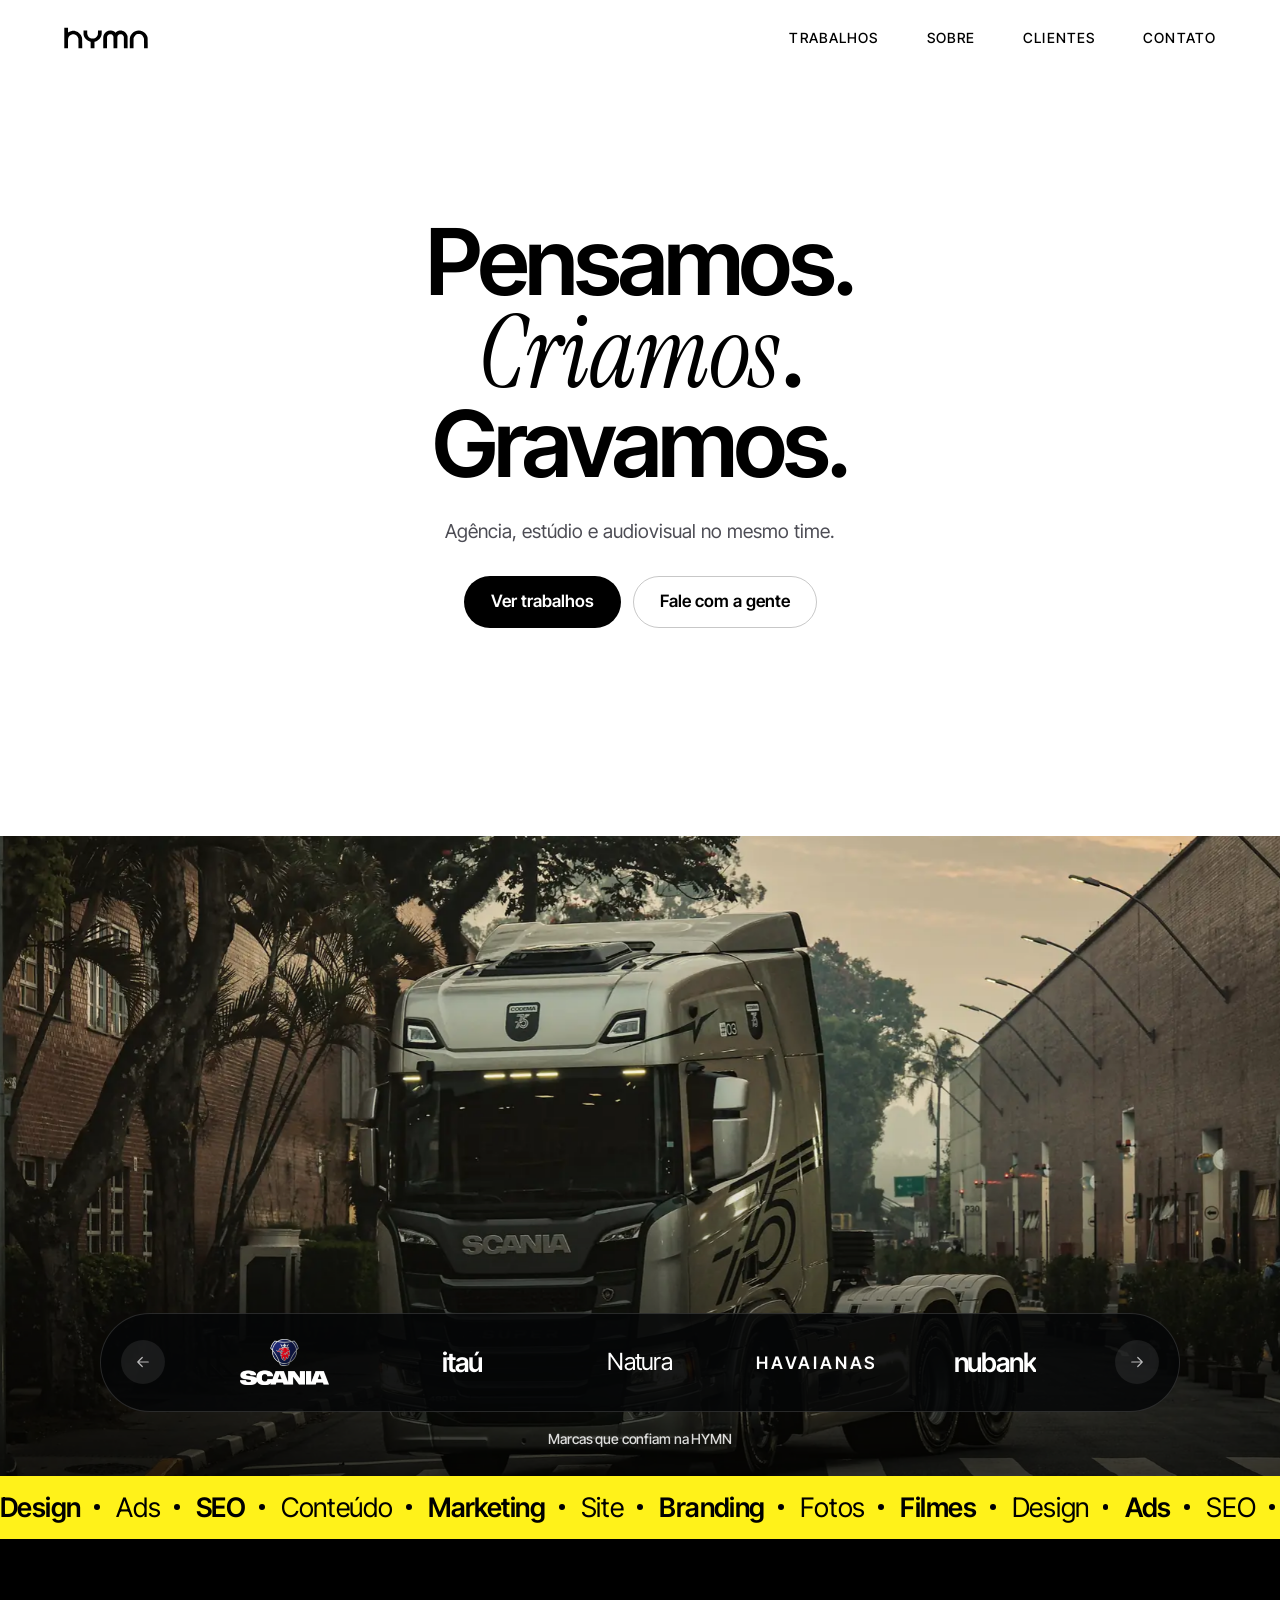
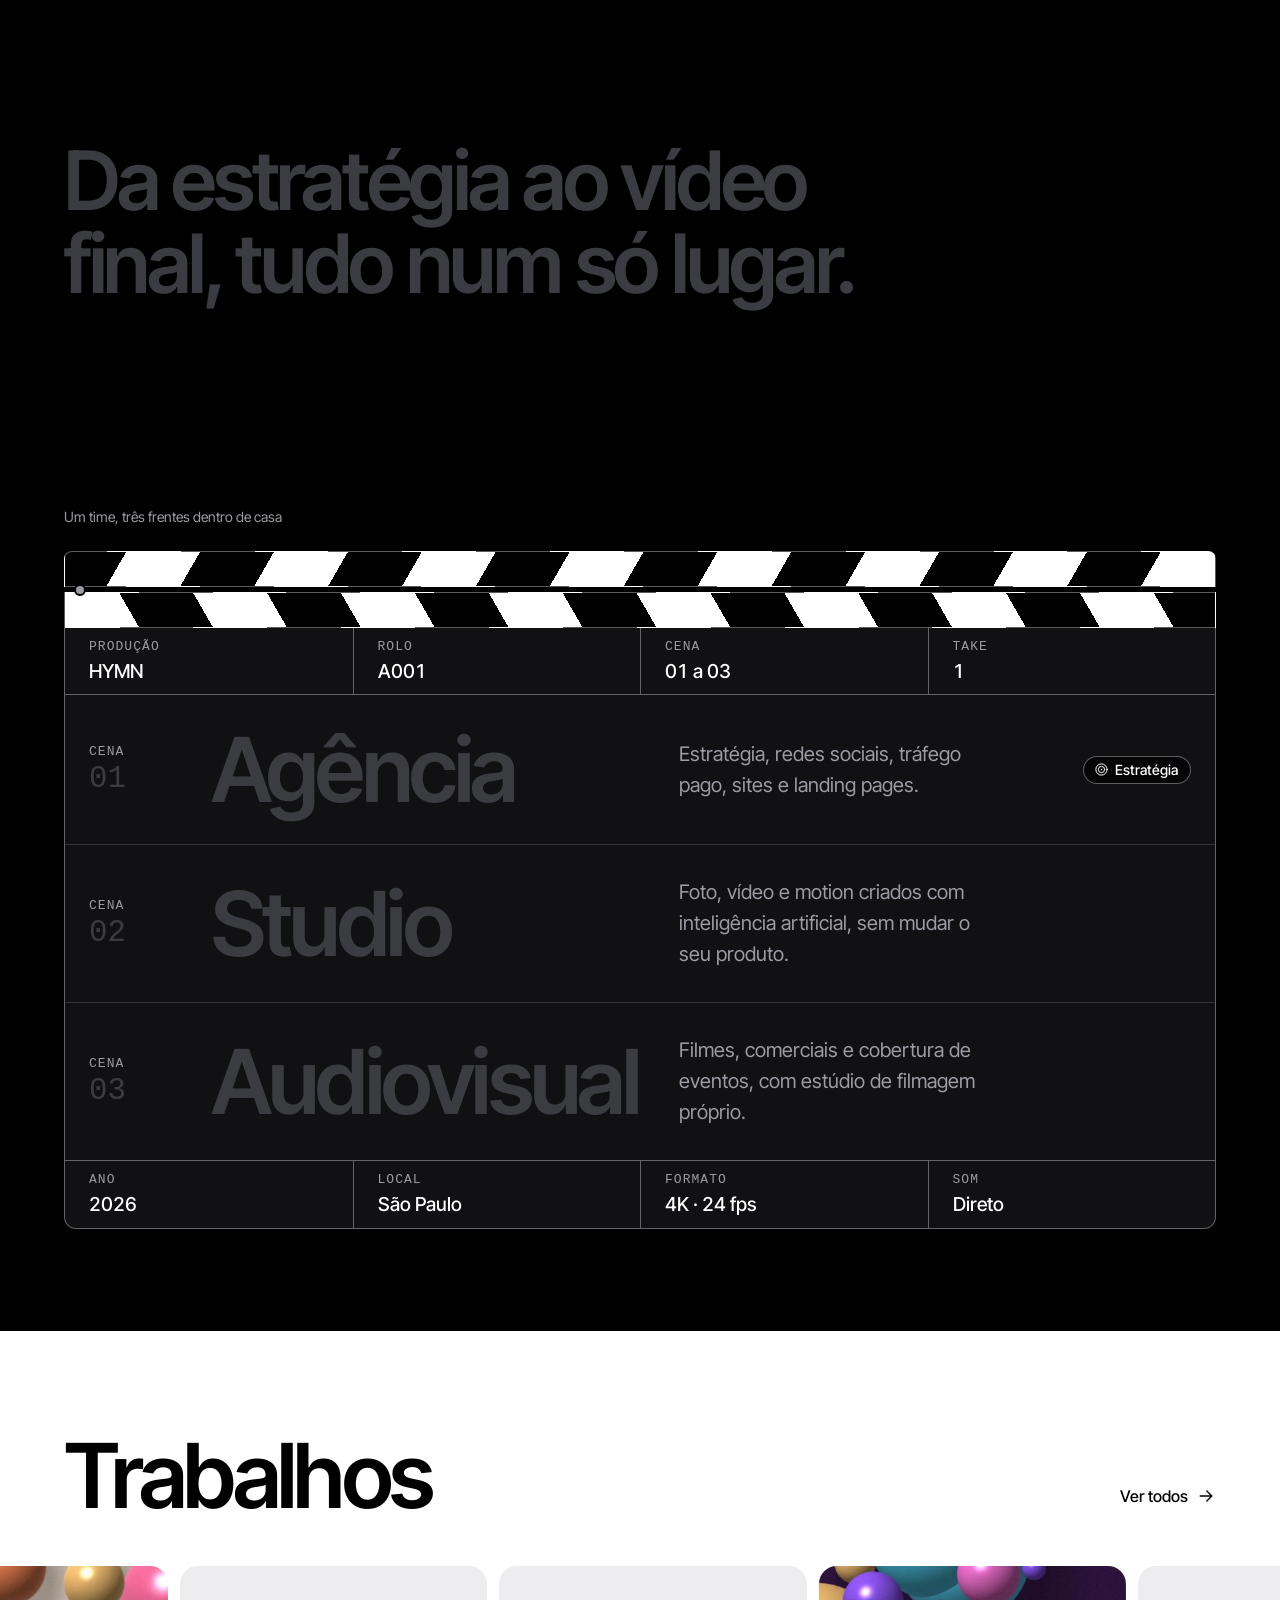
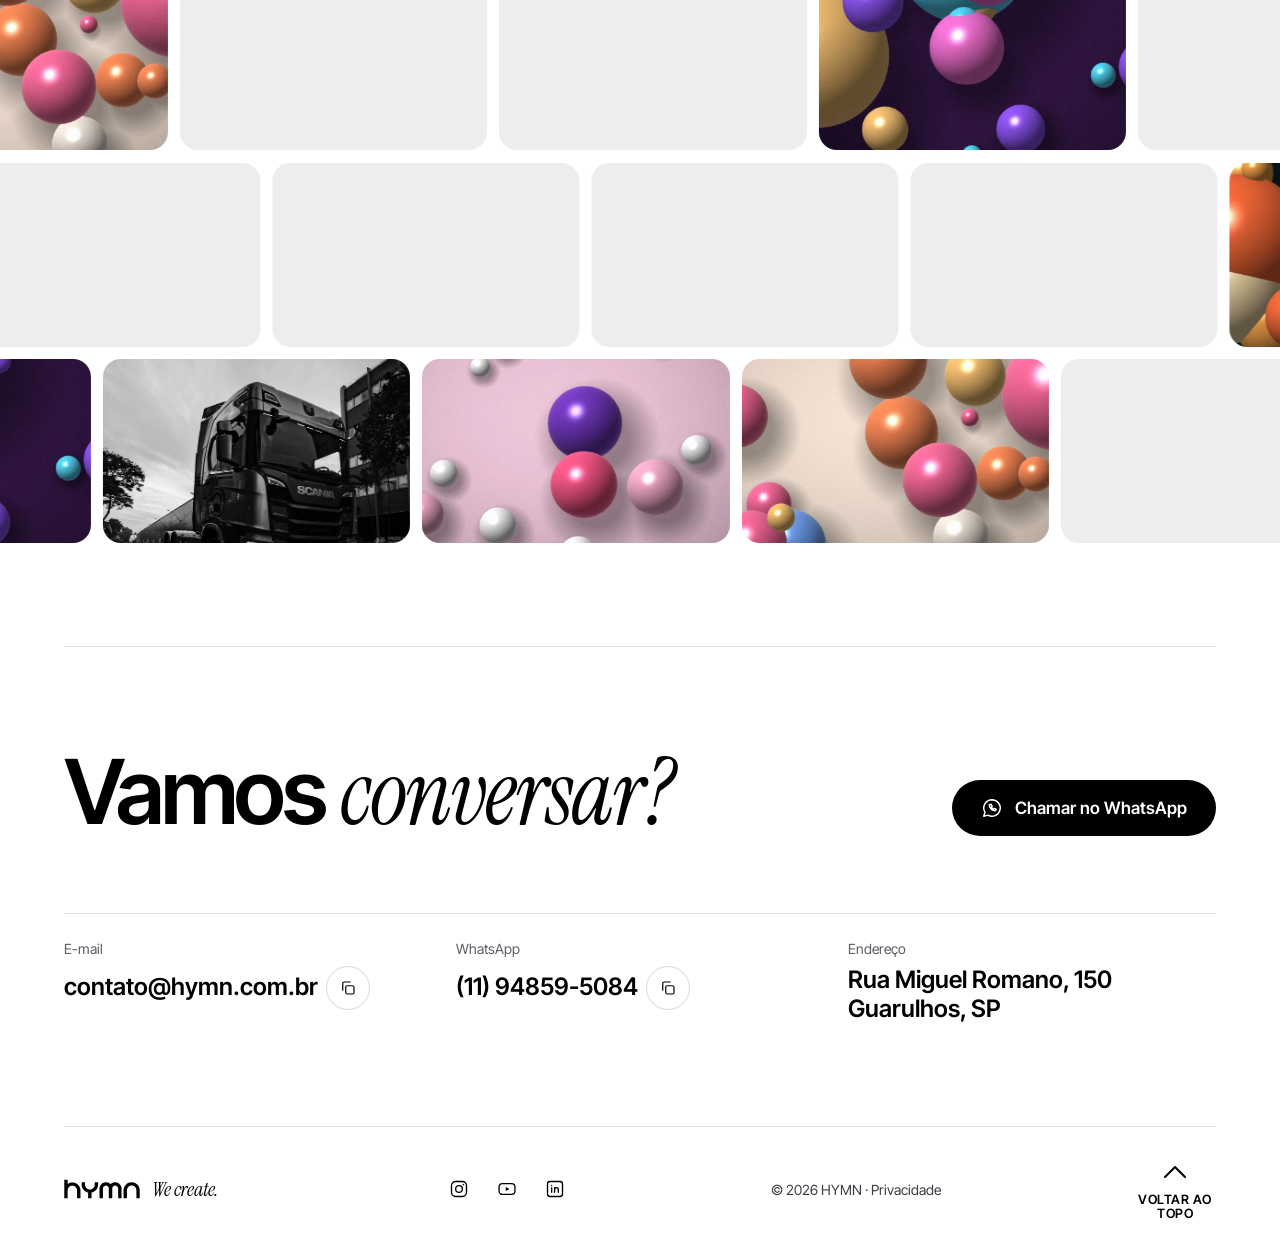
==== index.html @ 90d5a177 "Home v6: contato no branco, marcas no clique, três fileiras de trabalhos Co-Authored-By: Claude Opus" ====
<!doctype html>
<html lang="pt-BR">
<head>
<meta charset="utf-8">
<meta name="viewport" content="width=device-width, initial-scale=1, viewport-fit=cover">
<meta name="theme-color" content="#000000">
<title>HYMN | Agência, Studio e Audiovisual</title>
<meta name="description" content="Agência criativa com estúdio e produtora dentro de casa.">
<meta name="robots" content="noindex, nofollow">
<link rel="preconnect" href="https://fonts.googleapis.com">
<link rel="preconnect" href="https://fonts.gstatic.com" crossorigin>
<link rel="stylesheet" href="https://fonts.googleapis.com/css2?family=Inter+Tight:wght@400;500;600&family=Instrument+Serif:ital@1&display=swap">
<link rel="stylesheet" href="tokens.css">
<link rel="stylesheet" href="componentes.css">
<style>
:root {
  color-scheme: dark;
  --pg-fundo: var(--cor-preto);
  --pg-texto: var(--cor-branco);
  --pg-apoio: var(--cor-cinza);
  --pg-apagado: #3b3b42;            
  --pg-acao: var(--cor-amarelo);
  --pg-circulo: var(--cor-roxo);
  --pg-apoio-foto: rgb(255 255 255 / 78%);       
  --pg-entrada: cubic-bezier(0.23, 1, 0.32, 1);   
  --pg-movimento: cubic-bezier(0.77, 0, 0.175, 1);
  --pg-gaveta: cubic-bezier(0.32, 0.72, 0, 1);
  --lateral: max(var(--margem), env(safe-area-inset-left, 0px));
  --lateral-d: max(var(--margem), env(safe-area-inset-right, 0px));
}
html { background: var(--pg-fundo); scroll-behavior: smooth; }
body { background: var(--pg-fundo); color: var(--pg-texto); overflow-x: clip; -webkit-font-smoothing: antialiased; }
img { display: block; max-width: 100%; }
.sr { position: absolute; width: 1px; height: 1px; overflow: hidden; clip: rect(0 0 0 0); white-space: nowrap; }
.miolo { padding-left: var(--lateral); padding-right: var(--lateral-d); }
.prov { font: 500 var(--tam-minimo)/1.3 var(--fonte-texto); color: var(--cor-cinza); border: var(--borda) dashed var(--cor-linha-forte); border-radius: var(--raio-sm); padding: 4px 8px; }
[hidden] { display: none !important; }
main:focus { outline: none; }
.pular { position: fixed; left: var(--lateral); top: calc(env(safe-area-inset-top, 0px) + 14px); z-index: var(--z-modal); padding: 12px 18px; border-radius: var(--raio-pilula); background: var(--cor-amarelo); color: var(--cor-preto); font: var(--peso-titulo) var(--tam-legenda)/1 var(--fonte-texto); transform: translateY(calc(-100% - 40px)); transition: transform 200ms var(--pg-entrada); }
.pular:focus { transform: none; outline: 2px solid var(--cor-branco); outline-offset: 2px; }
.topo3 { position: fixed; top: env(safe-area-inset-top, 0px); left: 0; right: 0; z-index: var(--z-topo); display: flex; align-items: center; justify-content: space-between; gap: var(--esp-5); height: 76px; padding-left: var(--lateral); padding-right: var(--lateral-d); transition: transform var(--dur-media) var(--pg-entrada), background-color var(--dur-media) ease, opacity 600ms ease; }
.topo3.is-solido { background: var(--cor-preto); box-shadow: 0 1px 0 var(--cor-linha); }
.topo3.is-escondido { transform: translateY(-110%); }
.marca { display: inline-flex; align-items: center; min-height: 44px; min-width: 44px; }
.topo3 .marca img { height: 22px; width: auto; }
.topo3 nav { display: flex; align-items: center; gap: var(--esp-7); font: var(--peso-medio) var(--tam-legenda)/1 var(--fonte-texto); text-transform: uppercase; letter-spacing: 0.08em; }
.topo3 nav a { position: relative; padding: 14px 0; }
.topo3 nav a::after { content: ""; position: absolute; left: 0; right: 0; bottom: 8px; height: 1px; background: currentColor; transform: scaleX(0); transform-origin: right; transition: transform var(--dur-media) var(--pg-entrada); }
.topo3 nav a:hover::after, .topo3 nav a:focus-visible::after { transform: scaleX(1); transform-origin: left; }
.btn-menu3 { display: none; height: var(--toque-min); padding: 0 var(--esp-4); border-radius: var(--raio-pilula); border: var(--borda) solid var(--cor-linha-forte); background: transparent; color: var(--pg-texto); font: var(--peso-medio) var(--tam-ui)/1 var(--fonte-texto); cursor: pointer; }
body::before { content: ""; position: fixed; inset: 0 0 auto; height: env(safe-area-inset-top, 0px); z-index: calc(var(--z-topo) + 1); background: var(--cor-preto); }
.menu-cel { position: fixed; inset: 0; z-index: var(--z-modal); background: var(--cor-preto); display: grid; grid-template-rows: auto 1fr auto; padding: calc(env(safe-area-inset-top, 0px) + 16px) var(--lateral-d) calc(env(safe-area-inset-bottom, 0px) + 24px) var(--lateral); }
.menu-cel[hidden] { display: none; }
.menu-cel .cabeca { display: flex; justify-content: space-between; align-items: center; height: 60px; }
.menu-cel .cabeca img { height: 22px; width: auto; }
.menu-cel ul { list-style: none; margin: 0; padding: 0; align-self: center; display: grid; gap: var(--esp-2); }
.menu-cel li a { display: block; font: var(--peso-titulo) clamp(2.2rem, 10vw, 3rem)/1.15 var(--fonte-texto); letter-spacing: -0.02em; text-transform: uppercase; }
.menu-cel .rodape-menu { color: var(--pg-apoio); font-size: var(--tam-legenda); display: grid; gap: 4px; }
.anima .menu-cel li { opacity: 0; transform: translateY(24px); }
.anima .menu-cel.is-aberto li { opacity: 1; transform: none; transition: transform 600ms var(--pg-entrada), opacity 400ms ease; transition-delay: calc(80ms + var(--n) * 45ms); }
.abertura3 { --foco: var(--cor-preto); position: relative; display: grid; place-items: center; min-height: calc(100svh - 64px); padding: calc(env(safe-area-inset-top, 0px) + 112px) var(--lateral-d) clamp(64px, 8vw, 112px) var(--lateral); background: #FFFFFF; color: var(--cor-preto); text-align: center; color-scheme: light; }
.abertura3 .conteudo { display: grid; justify-items: center; gap: clamp(20px, 2.4vw, 32px); will-change: transform, opacity; }
.titulo3 { font: var(--peso-titulo) clamp(3rem, 7.2vw, 6rem)/0.95 var(--fonte-texto); letter-spacing: -0.04em; }
.titulo3 .linha { display: block; overflow: hidden; padding: 0 0.08em 0.1em; margin-bottom: -0.1em; }
.titulo3 .linha > span { display: inline-block; }
.titulo3 em { font-size: 1.08em; letter-spacing: -0.01em; padding-right: 0.02em; }
.apoio3 { font-size: clamp(1.06rem, 1.5vw, 1.375rem); line-height: 1.4; color: #4D4D55; max-width: 44ch; text-wrap: balance; }
.acoes3 { display: flex; flex-wrap: wrap; justify-content: center; gap: var(--esp-3); }
.abertura3 .btn--primario { background: var(--cor-preto); color: var(--cor-branco); }
.abertura3 .btn--primario:hover { background: #26262B; }
.abertura3 .btn--linha { background: transparent; color: var(--cor-preto); border-color: rgb(0 0 0 / 22%); }
.abertura3 .btn--linha:hover { background: rgb(0 0 0 / 5%); }
.anima .titulo3 .linha > span { transform: translateY(108%); }
.anima.carregou .titulo3 .linha > span { transform: none; transition: transform 1100ms var(--pg-entrada); transition-delay: calc(150ms + var(--n) * 110ms); }
.anima .apoio3, .anima .acoes3, .anima .topo3 { opacity: 0; }
.anima .apoio3, .anima .acoes3 { transform: translateY(14px); }
.anima.carregou .apoio3 { opacity: 1; transform: none; transition: opacity 700ms ease 650ms, transform 900ms var(--pg-entrada) 650ms; }
.anima.carregou .acoes3 { opacity: 1; transform: none; transition: opacity 700ms ease 800ms, transform 900ms var(--pg-entrada) 800ms; }
.anima.carregou .topo3 { opacity: 1; transition: transform var(--dur-media) var(--pg-entrada), background-color var(--dur-media) ease, color var(--dur-media) ease, opacity 800ms ease 900ms; }
.btn { transition: transform 160ms var(--pg-entrada), background-color var(--dur-rapida) ease; }
.btn:active { transform: scale(0.97); }
.topo3 .marca .logo-preto { display: none; }
.topo3.is-claro { --foco: var(--cor-preto); color: var(--cor-preto); }
.topo3.is-claro .marca .logo-branco { display: none; }
.topo3.is-claro .marca .logo-preto { display: block; }
.topo3.is-claro.is-rolado { background: #FFFFFF; box-shadow: 0 1px 0 rgb(0 0 0 / 8%); }
.topo3.is-claro .btn-menu3 { color: var(--cor-preto); border-color: rgb(0 0 0 / 22%); }
.filme3 { position: relative; overflow: hidden; isolation: isolate; width: 100%; aspect-ratio: 2 / 1; max-height: 100svh; min-height: 440px; background: var(--cor-preto); color: var(--cor-branco); scroll-margin-top: 0; }
.filme3 .quadro3 { position: absolute; inset: 0; transform-origin: 50% 60%; will-change: transform; }
.filme3 .quadro3 img, .filme3 video { position: absolute; inset: 0; width: 100%; height: 100%; object-fit: cover; object-position: var(--fx, 50%) var(--fy, 58%); }
.filme3 .corte { opacity: 0; transform-origin: var(--fx, 50%) var(--fy, 58%); }
.filme3 .corte.is-ativo { opacity: 1; }
.anima .filme3 .corte.is-ativo { animation: aproxima var(--dur-corte, 1500ms) linear both; }
.filme3.is-parado .corte { animation-play-state: paused; }
@keyframes aproxima { from { transform: scale(1); } to { transform: scale(1.06); } }
.filme3 video { opacity: 0; transition: opacity 600ms ease; }
.filme3 video.is-tocando { opacity: 1; }
.filme3 .veu3 { position: absolute; inset: 0; z-index: 0; pointer-events: none; background: linear-gradient(to bottom, rgb(0 0 0 / 0%) 50%, rgb(0 0 0 / 72%) 100%); }
.tarja { position: absolute; left: 0; right: 0; height: calc((100% - 100vw / 2.39) / 2 + 2px); min-height: 12%; background: var(--cor-preto); z-index: 1; pointer-events: none; transform: scaleY(0); }
.tarja--cima { top: 0; transform-origin: top; }
.tarja--baixo { bottom: 0; transform-origin: bottom; }
.marcas3 { position: absolute; z-index: 2; left: var(--lateral); right: var(--lateral-d); bottom: clamp(18px, 2.2vw, 36px); display: flex; flex-direction: column; align-items: center; gap: clamp(14px, 1.4vw, 24px); }
.marcas3 h2 { order: 2; font: var(--peso-medio) clamp(0.875rem, 0.95vw, 1rem)/1.3 var(--fonte-texto); letter-spacing: -0.01em; color: rgb(255 255 255 / 85%); }
.pilula3 { --por-vez: 5; width: min(100%, max(1080px, 69vw), 1320px); display: flex; align-items: center; gap: clamp(8px, 1.4vw, 20px); padding: clamp(14px, 1.6vw, 26px) clamp(14px, 1.6vw, 28px); border-radius: var(--raio-pilula); border: var(--borda) solid rgb(255 255 255 / 14%); background: rgb(5 6 8 / 85%); overflow: hidden; touch-action: pan-y; }
.seta3 { display: grid; place-items: center; flex: none; width: clamp(44px, 2.6vw, 50px); height: clamp(44px, 2.6vw, 50px); border-radius: 50%; border: 0; background: rgb(255 255 255 / 8%); color: rgb(255 255 255 / 70%); cursor: pointer; transition: background-color 150ms ease, color 150ms ease, transform 160ms var(--pg-entrada); }
.seta3:hover { background: rgb(255 255 255 / 16%); color: var(--cor-branco); }
.seta3:active { transform: scale(0.94); }
.seta3 .ic { width: 18px; height: 18px; }
.vitrine3 { flex: 1; min-width: 0; display: flex; align-items: center; justify-content: space-between; gap: clamp(12px, 2vw, 32px); margin: 0; padding: 0 clamp(8px, 2vw, 32px); list-style: none; will-change: transform, opacity, filter; }
.vitrine3 li { flex: 1 1 0; min-width: 0; height: clamp(48px, 4.4vw, 66px); display: flex; align-items: center; justify-content: center; color: var(--cor-branco); white-space: nowrap; }
.vitrine3 li.is-fora { display: none; }
.vitrine3 img { max-height: clamp(36px, 3.6vw, 54px); width: auto; max-width: 100%; }
.vitrine3 .nome { font: 600 clamp(1.1rem, 1.85vw, 1.75rem)/1 var(--fonte-texto); letter-spacing: -0.02em; overflow: hidden; text-overflow: clip; }
.vitrine3 .nome--caixa { font-size: clamp(0.9rem, 1.35vw, 1.3rem); font-weight: 600; letter-spacing: 0.16em; text-transform: uppercase; }
.vitrine3 .nome--fino { font-weight: 400; letter-spacing: -0.03em; }
.vitrine3 .nome--serifa { font: italic 400 clamp(1.3rem, 2.3vw, 2.15rem)/1 var(--fonte-destaque, "Instrument Serif", serif); letter-spacing: 0; }
.vitrine3 .nome--forte { font-weight: 600; letter-spacing: -0.05em; text-transform: lowercase; font-size: clamp(1.25rem, 2.1vw, 1.95rem); }
.frentes3 { padding-bottom: var(--secao); }
.frentes3 .rotulo3 { font-size: var(--tam-legenda); color: var(--pg-apoio); margin-bottom: var(--esp-5); }
.claquete { --l: clamp(30px, 5vw, 72px); --abre: -4deg; }
.claq-barra { position: relative; height: clamp(48px, 6vw, 80px); }
.claq-barra .vara { position: absolute; left: 0; right: 0; height: calc(50% - 2px); border: var(--borda) solid var(--cor-linha-forte); }
.claq-barra .haste { top: 0; border-radius: var(--raio-sm) var(--raio-sm) 0 0; background: repeating-linear-gradient(-60deg, var(--cor-branco) 0 var(--l), var(--cor-preto) var(--l) calc(var(--l) * 2)); transform-origin: 0 100%; z-index: 1; will-change: transform; }
.claq-barra .base { bottom: 0; background: repeating-linear-gradient(60deg, var(--cor-branco) 0 var(--l), var(--cor-preto) var(--l) calc(var(--l) * 2)); }
.claq-barra .pino { position: absolute; left: 10px; top: 50%; width: 12px; height: 12px; border-radius: 50%; background: var(--cor-cinza); border: 2px solid var(--cor-preto); transform: translateY(-50%); z-index: 2; }
.anima .claquete .haste { transform: rotate(var(--abre)); }
.claq-quadro { background: var(--cor-superficie); border: var(--borda) solid var(--cor-linha-forte); border-top: 0; border-radius: 0 0 var(--raio-md) var(--raio-md); }
.claq-campos { display: grid; grid-template-columns: repeat(4, minmax(0, 1fr)); border-bottom: var(--borda) solid var(--cor-linha-forte); }
.claq-campos > div { display: grid; gap: 8px; padding: var(--esp-3) var(--esp-5); border-left: var(--borda) solid var(--cor-linha-forte); }
.claq-campos > div:first-child { border-left: 0; }
.claq-campos span { font: 500 var(--tam-minimo)/1 var(--fonte-codigo); letter-spacing: 0.08em; text-transform: uppercase; color: var(--pg-apoio); }
.claq-campos b { font: var(--peso-medio) clamp(1rem, 1.5vw, 1.25rem)/1.1 var(--fonte-texto); color: var(--pg-texto); font-variant-numeric: tabular-nums; }
.claq-pe { border-bottom: 0; border-top: var(--borda) solid var(--cor-linha-forte); }
.frente { position: relative; display: grid; grid-template-columns: clamp(64px, 7vw, 104px) minmax(0, 1fr) minmax(0, 0.75fr) 9.5rem; align-items: center; gap: var(--esp-6); padding: clamp(18px, 2.6vw, 32px) var(--esp-5); border-top: var(--borda) solid var(--cor-linha); cursor: default; }
.claq-campos + .frente { border-top: 0; }
.frente .cena { display: grid; gap: 6px; font: 500 var(--tam-minimo)/1 var(--fonte-codigo); letter-spacing: 0.08em; color: var(--pg-apoio); }
.frente .cena b { font: 500 clamp(1.4rem, 2.4vw, 2rem)/1 var(--fonte-codigo); letter-spacing: 0; color: var(--pg-apagado); transition: color 400ms ease; }
.frente.is-ativa .cena b { color: var(--pg-texto); }
.frente h3 { font: var(--peso-titulo) clamp(2.4rem, 7vw, 6rem)/0.95 var(--fonte-texto); letter-spacing: -0.04em; color: var(--pg-texto); transition: color 400ms ease, transform 600ms var(--pg-entrada); }
.frente p { color: var(--pg-apoio); font-size: var(--tam-grande); max-width: 34ch; transition: color 400ms ease; }
.anima .frente h3 { color: var(--pg-apagado); }
.anima .frente.is-ativa h3 { color: var(--pg-texto); transform: translateX(10px); }
.frente.is-ativa p { color: var(--pg-texto); }
.frente .selo { justify-self: end; opacity: 0; transition: opacity 300ms ease; }
.frente.is-ativa .selo { opacity: 1; }
.faixa3 { overflow: hidden; padding-block: clamp(12px, 1.4vw, 18px); background: var(--cor-amarelo); color: var(--cor-preto); }
.trilho { display: flex; width: max-content; gap: 0; will-change: transform; }
.anima .trilho { animation: corre-faixa var(--dur-faixa, 60s) linear infinite; }
.faixa3:not(.is-visivel) .trilho { animation-play-state: paused; }
@keyframes corre-faixa { to { transform: translate3d(-50%, 0, 0); } }
.trilho span { display: flex; align-items: center; white-space: nowrap; font: var(--peso-titulo) clamp(1.15rem, 2.1vw, 1.75rem)/1 var(--fonte-texto); letter-spacing: -0.02em; padding-right: 0.6em; }
.trilho span::after { content: ""; width: 0.22em; height: 0.22em; border-radius: 50%; background: var(--cor-preto); margin-left: 0.5em; }
.trilho span:nth-child(even) { font-weight: var(--peso-texto); letter-spacing: -0.01em; }
.frase3 { padding-block: clamp(96px, 16vw, 200px); }
.frase3 p { font: var(--peso-titulo) clamp(2.2rem, 6.4vw, 5.8rem)/1.02 var(--fonte-texto); letter-spacing: -0.04em; max-width: 17ch; }
.frase3 .p { transition: color 200ms linear; }
.anima .frase3 .p { color: var(--pg-apagado); }
.anima .frase3 .p.is-lida { color: var(--pg-texto); }
.ultima { white-space: nowrap; }
.frase3 .apoio { margin-top: var(--esp-6); color: var(--pg-apoio); font-size: var(--tam-grande); max-width: 46ch; }
.cabeca3 { display: flex; align-items: end; justify-content: space-between; gap: var(--esp-5); margin-bottom: var(--esp-7); }
.cabeca3 h2 { font-size: clamp(2.6rem, 7vw, 6rem); letter-spacing: -0.04em; line-height: 0.95; }
.link3 { display: inline-flex; align-items: center; gap: var(--esp-2); min-height: var(--toque-min); font: var(--peso-medio) var(--tam-ui)/1 var(--fonte-texto); white-space: nowrap; }
.link3 .ic { transition: transform var(--dur-media) var(--pg-entrada); }
.link3:hover .ic { transform: translateX(4px); }
.trabalhos3 { --foco: var(--cor-preto); padding-block: var(--secao); background: #FFFFFF; color: var(--cor-preto); color-scheme: light; overflow: hidden; overflow: clip; }
.parede3 { --tela-l: clamp(260px, 24vw, 560px); display: grid; gap: 12px; }
.fileira3 { display: flex; gap: 12px; width: max-content; will-change: transform; }
.fileira3 + .fileira3 { margin-left: calc(var(--tela-l) * -0.5); }
.fileira3:nth-child(3) { margin-left: calc(var(--tela-l) * -0.25); }
.tela3 { position: relative; flex: none; width: var(--tela-l); aspect-ratio: 5 / 3; border-radius: 18px; overflow: hidden; background: #EDEDF0; }
.tela3 img { width: 100%; height: 100%; object-fit: cover; object-position: var(--fx, 50%) var(--fy, 50%); transform: scale(var(--z, 1)); transition: transform 600ms var(--pg-entrada); }
.tela3.is-pb img { filter: grayscale(1) contrast(1.12); }
.tela3 .info3 { position: absolute; left: 0; right: 0; bottom: 0; display: flex; justify-content: space-between; gap: var(--esp-3); padding: 48px 16px 14px; background: linear-gradient(to top, var(--cor-veu), rgb(0 0 0 / 0%)); font-size: var(--tam-legenda); color: var(--cor-branco); opacity: 0; transform: translateY(6px); transition: opacity 250ms ease, transform 300ms var(--pg-entrada); }
.tela3 .info3 b { font-weight: var(--peso-titulo); }
.tela3 .info3 span { color: var(--pg-apoio-foto); }
.tela3:focus-visible .info3 { opacity: 1; transform: none; }
.tela3:focus-visible { outline: 2px solid var(--cor-preto); outline-offset: 3px; }
.tela3 { transition: transform 160ms var(--pg-entrada); -webkit-tap-highlight-color: transparent; }
.tela3:active { transform: scale(0.98); }
.anima .fileira3:has(:focus-visible) { transition: transform 300ms var(--pg-entrada); }
@media (hover: hover) and (pointer: fine) {
  .tela3:hover img { transform: scale(calc(var(--z, 1) * 1.06)); }
  .tela3:hover .info3 { opacity: 1; transform: none; }
}
html:not(.anima) .parede3 { overflow-x: auto; padding-bottom: var(--esp-3); }
html:not(.anima) .fileira3 { margin-left: 0 !important; transform: none !important; }
.contato3 { background: #FFFFFF; color: var(--cor-preto); color-scheme: light; }
.painel3 { --foco: var(--cor-preto); padding-bottom: calc(env(safe-area-inset-bottom, 0px) + var(--esp-6)); }
.painel3 .topo-contato { display: grid; grid-template-columns: minmax(0, 1fr) auto; align-items: end; gap: var(--esp-6); padding-top: var(--secao); border-top: var(--borda) solid rgb(0 0 0 / 10%); }
.painel3 h2 { font: var(--peso-titulo) clamp(2.6rem, 7vw, 6rem)/0.95 var(--fonte-texto); letter-spacing: -0.04em; }
.painel3 h2 em { letter-spacing: -0.02em; }
.btn--whats { min-height: 56px; padding: 0 28px; background: var(--cor-preto); color: var(--cor-branco); font-size: 17px; }
.btn--whats:hover { background: #26262B; }
.btn--whats .ic { width: 22px; height: 22px; }
.linhas3 { display: grid; grid-template-columns: repeat(3, minmax(0, 1fr)); gap: var(--esp-5); margin-top: clamp(48px, 6vw, 88px); padding-top: var(--esp-5); border-top: var(--borda) solid rgb(0 0 0 / 10%); align-items: start; }
.linhas3 .rot { display: block; font-size: var(--tam-legenda); color: #5C5C66; margin-bottom: 6px; }
.linhas3 .valor { display: flex; align-items: center; gap: var(--esp-2); min-height: var(--toque-min); font: var(--peso-titulo) clamp(1.15rem, 2vw, 1.5rem)/1.2 var(--fonte-texto); overflow-wrap: anywhere; }
.copiar3 { display: grid; place-items: center; width: var(--toque-min); height: var(--toque-min); flex: none; border-radius: 50%; border: var(--borda) solid rgb(0 0 0 / 16%); background: transparent; color: var(--cor-preto); cursor: pointer; transition: background-color 150ms ease, transform 160ms var(--pg-entrada); }
.copiar3:hover { background: rgb(0 0 0 / 5%); }
.copiar3:active { transform: scale(0.94); }
.copiar3 .ic { width: 18px; height: 18px; }
.copiar3.is-ok { background: var(--cor-preto); color: var(--cor-branco); }
.rodape3 { margin-top: clamp(64px, 8vw, 112px); padding-top: var(--esp-5); border-top: var(--borda) solid rgb(0 0 0 / 10%); display: flex; flex-wrap: wrap; justify-content: space-between; align-items: center; gap: var(--esp-4) var(--esp-6); font-size: var(--tam-legenda); color: #3D3D45; }
.rodape3 .marca img { height: 20px; width: auto; }
.rodape3 .marca { display: flex; align-items: center; gap: var(--esp-3); color: var(--cor-preto); }
.rodape3 .marca em { font-size: 1.25rem; }
.rodape3 .redes { display: flex; gap: var(--esp-1); color: var(--cor-preto); }
.rodape3 .redes a { display: grid; place-items: center; width: var(--toque-min); height: var(--toque-min); border-radius: 50%; transition: background-color 150ms ease; }
.rodape3 .redes a:hover { background: rgb(0 0 0 / 5%); }
.volta3 { display: inline-grid; justify-items: center; gap: 6px; min-width: var(--toque-min); padding: 6px 4px; color: var(--cor-preto); font: var(--peso-titulo) 0.8rem/1.15 var(--fonte-texto); letter-spacing: 0.04em; text-transform: uppercase; text-align: center; }
.volta3 .ic { width: 30px; height: 30px; stroke-width: 1.6; transition: transform 200ms var(--pg-entrada); }
.volta3:hover .ic, .volta3:focus-visible .ic { transform: translateY(-3px); }
.volta3:active { transform: scale(0.97); }
.video3 { width: min(960px, calc(100vw - 32px)); padding: 0; border: 0; border-radius: var(--raio-lg); background: var(--cor-superficie-3); color: var(--pg-texto); box-shadow: var(--sombra-2); overflow: hidden; }
.video3::backdrop { background: var(--cor-fundo-modal); }
.video3[open] { animation: abre-video 320ms var(--pg-entrada); }
@keyframes abre-video { from { opacity: 0; transform: scale(0.96); } }
.video3 .tela { position: relative; aspect-ratio: 16 / 9; background: var(--cor-preto); }
.video3 .tela img { width: 100%; height: 100%; object-fit: cover; opacity: 0.55; }
.video3 .tela p { position: absolute; inset: 0; display: grid; place-items: center; text-align: center; padding: var(--esp-5); font-size: var(--tam-ui); color: var(--pg-texto); }
.video3 .barra-video { display: flex; justify-content: space-between; align-items: center; gap: var(--esp-4); padding: var(--esp-4) var(--esp-5); font-size: var(--tam-legenda); color: var(--pg-apoio); }
@media (max-width: 860px) {
  .topo3 nav { display: none; }
  .btn-menu3 { display: inline-flex; align-items: center; }
  .abertura3 { min-height: min(72svh, 640px); padding-top: calc(env(safe-area-inset-top, 0px) + 128px); padding-bottom: var(--esp-8); }
  .abertura3 .conteudo { gap: var(--esp-5); }
  .parede3 { --tela-l: 72vw; gap: 8px; }
  .tela3 { border-radius: 14px; }
  .fileira3 { gap: 8px; }
  .painel3 .topo-contato { grid-template-columns: 1fr; gap: var(--esp-5); }
  .btn--whats { justify-self: stretch; }
  .linhas3 { grid-template-columns: 1fr; }
  .rodape3 { justify-content: center; text-align: center; }
  .rodape3 .volta3 { order: -1; width: 100%; margin-bottom: var(--esp-3); }
  .claquete { --abre: -15deg; --fecha: 0.85; margin-top: 64px; }
  .claq-campos { grid-template-columns: repeat(2, minmax(0, 1fr)); }
  .claq-campos > div { padding: 10px var(--esp-4); gap: 6px; }
  .claq-campos > div:nth-child(n+3) { display: none; }
  .frente { grid-template-columns: 2.25rem minmax(0, 1fr); align-items: baseline; gap: var(--esp-3); padding: 18px var(--esp-4); }
  .frente .cena { font-size: 0; letter-spacing: 0; }
  .frente .cena b { font-size: 0.95rem; }
  .frente h3 { font-size: clamp(2.1rem, 10.5vw, 2.9rem); }
  .frente p, .frente .selo { display: none; }
  .anima .frente.is-ativa h3 { transform: translateX(6px); }
  .filme3 .pausa3 { top: calc(env(safe-area-inset-top, 0px) + 84px); }
}
@media (max-width: 1024px) {
  .filme3 { aspect-ratio: 16 / 9; }
  .pilula3 { --por-vez: 4; }
}
@media (max-width: 600px) {
  .filme3 { aspect-ratio: 4 / 5; min-height: 0; }
  .filme3 .quadro3 img, .filme3 video { object-position: var(--fxc, var(--fx, 50%)) var(--fy, 58%); }
  .filme3 .corte { transform-origin: var(--fxc, var(--fx, 50%)) var(--fy, 58%); }
  .pilula3 { --por-vez: 2; padding: 10px; gap: 4px; }
  .vitrine3 { padding: 0 2px; gap: 8px; }
  .vitrine3 li { height: 44px; }
  .vitrine3 .nome { font-size: 1.2rem; }
  .vitrine3 .nome--forte { font-size: 1.32rem; }
  .vitrine3 .nome--caixa { font-size: 0.88rem; letter-spacing: 0.12em; }
  .vitrine3 .nome--serifa { font-size: 1.45rem; }
  .vitrine3 img { max-height: 32px; }
  .seta3 { width: var(--toque-min); height: var(--toque-min); }
  .abertura3 { min-height: calc(100svh - 96px); padding-top: calc(env(safe-area-inset-top, 0px) + 96px); }
  .acoes3 .btn { flex: 1 1 100%; }
  .acoes3 { width: min(100%, 320px); }
}
@media (prefers-reduced-motion: reduce) {
  html { scroll-behavior: auto; }
}
</style>
</head>
<body>
<svg xmlns="http://www.w3.org/2000/svg" style="position:absolute;width:0;height:0" aria-hidden="true">
<defs>
<symbol id="i-seta" viewBox="0 0 24 24"><path d="M5 12h14M13 6l6 6-6 6"/></symbol>
<symbol id="i-seta-esq" viewBox="0 0 24 24"><path d="M19 12H5M11 6l-6 6 6 6"/></symbol>
<symbol id="i-sobe" viewBox="0 0 24 24"><path d="M4 16l8-8 8 8"/></symbol>
<symbol id="i-fechar" viewBox="0 0 24 24"><path d="M6 6l12 12M18 6L6 18"/></symbol>
<symbol id="i-play" viewBox="0 0 24 24"><path d="M8 5.5v13l11-6.5z" fill="currentColor" stroke="none"/></symbol>
<symbol id="i-pausa" viewBox="0 0 24 24"><path d="M8.5 5v14M15.5 5v14"/></symbol>
<symbol id="i-som" viewBox="0 0 24 24"><path d="M4 9.5v5h4l5 4v-13l-5 4z"/><path d="M16.5 9a4 4 0 0 1 0 6M19 6.5a7.5 7.5 0 0 1 0 11"/></symbol>
<symbol id="i-copiar" viewBox="0 0 24 24"><rect x="9" y="9" width="11" height="11" rx="2"/><path d="M5 15V6a2 2 0 0 1 2-2h8"/></symbol>
<symbol id="i-check" viewBox="0 0 24 24"><path d="M5 12.5l4.5 4.5L19 7"/></symbol>
<symbol id="i-camera" viewBox="0 0 24 24"><rect x="3" y="6.5" width="12" height="11" rx="2"/><path d="M15 10.5l6-3.5v10l-6-3.5"/></symbol>
<symbol id="i-ia" viewBox="0 0 24 24"><path d="M11 3.5l1.9 5.1L18 10.5l-5.1 1.9L11 17.5l-1.9-5.1L4 10.5l5.1-1.9z"/><path d="M18.5 15.5l.7 1.8 1.8.7-1.8.7-.7 1.8-.7-1.8-1.8-.7 1.8-.7z"/></symbol>
<symbol id="i-alvo" viewBox="0 0 24 24"><circle cx="12" cy="12" r="9"/><circle cx="12" cy="12" r="5"/><circle cx="12" cy="12" r="1.2" fill="currentColor" stroke="none"/></symbol>
<symbol id="i-instagram" viewBox="0 0 24 24"><rect x="3" y="3" width="18" height="18" rx="5"/><circle cx="12" cy="12" r="4"/><circle cx="17.3" cy="6.7" r=".9" fill="currentColor" stroke="none"/></symbol>
<symbol id="i-youtube" viewBox="0 0 24 24"><rect x="2.5" y="5.5" width="19" height="13" rx="4"/><path d="M10.5 9.5v5l4.5-2.5z" fill="currentColor" stroke="none"/></symbol>
<symbol id="i-linkedin" viewBox="0 0 24 24"><rect x="3" y="3" width="18" height="18" rx="3"/><path d="M8 10.5V16M8 7.8v.1M11.5 16v-5.5M11.5 13c0-1.6 1-2.6 2.4-2.6s2.1 1 2.1 2.6V16"/></symbol>
<symbol id="i-whatsapp" viewBox="0 0 24 24"><path d="M12 3a9 9 0 0 0-7.7 13.6L3 21l4.5-1.2A9 9 0 1 0 12 3z"/><path d="M9 8.5c0 3.6 2.9 6.5 6.5 6.5l1-1.6-2.1-1-1 .8a4.6 4.6 0 0 1-2.1-2.1l.8-1-1-2.1z"/></symbol>
</defs>
</svg>
<a class="pular" href="#inicio">Pular para o conteúdo</a>
<header class="topo3" data-topo>
  <a class="marca" href="#inicio" aria-label="HYMN, início"><img class="logo-branco" src="assets/logo-branco.svg" alt="HYMN"><img class="logo-preto" src="assets/logo-preto.svg" alt=""></a>
  <nav aria-label="Menu principal">
    <a href="#trabalhos">Trabalhos</a>
    <a href="#sobre">Sobre</a>
    <a href="#clientes">Clientes</a>
    <a href="#contato">Contato</a>
  </nav>
  <button class="btn-menu3" type="button" aria-expanded="false" aria-controls="menu-cel" data-abre-menu>Menu</button>
</header>
<div class="menu-cel" id="menu-cel" hidden>
  <div class="cabeca"><img src="assets/logo-branco.svg" alt="HYMN"><button class="btn-menu3" type="button" style="display:inline-flex" data-fecha-menu>Fechar</button></div>
  <ul>
    <li style="--n:0"><a href="#trabalhos" data-fecha-menu>Trabalhos</a></li>
    <li style="--n:1"><a href="#sobre" data-fecha-menu>Sobre</a></li>
    <li style="--n:2"><a href="#clientes" data-fecha-menu>Clientes</a></li>
    <li style="--n:3"><a href="#contato" data-fecha-menu>Contato</a></li>
  </ul>
  <div class="rodape-menu"><span>contato@hymn.com.br</span><span>(11) 94859-5084</span></div>
</div>
<main id="inicio" tabindex="-1">
    <section class="abertura3" aria-label="Abertura" data-abertura>
    <div class="conteudo" data-conteudo>
      <h1 class="titulo3">
        <span class="linha" style="--n:0"><span>Pensamos.</span></span>
        <span class="linha" style="--n:1"><span><em>Criamos</em>.</span></span>
        <span class="linha" style="--n:2"><span>Gravamos.</span></span>
      </h1>
      <p class="apoio3">Agência, estúdio e audiovisual no mesmo time.</p>
      <div class="acoes3">
        <a class="btn btn--primario" href="#trabalhos">Ver trabalhos</a>
        <a class="btn btn--linha" href="#contato">Fale com a gente</a>
        <button class="btn btn--vidro" type="button" data-abre-video hidden><svg class="ic"><use href="#i-som"/></svg>Assistir com som</button>
      </div>
    </div>
  </section>
    <section class="filme3" id="clientes" aria-label="Filme e marcas que confiam na HYMN" data-filme data-video="" data-video-cel="">
    <div class="quadro3" data-quadro>
      <img class="corte is-ativo" src="assets/filme/f01.webp" srcset="assets/filme/f01-p.webp 1000w, assets/filme/f01.webp 1920w" sizes="100vw" alt="Caminhão Scania cruzando a rua da fábrica ao amanhecer, foto da HYMN Audiovisual" style="--fx:52%;--fy:62%;--fxc:50%">
      <img class="corte" src="assets/filme/f02.webp" srcset="assets/filme/f02-p.webp 1000w, assets/filme/f02.webp 1920w" sizes="100vw" alt="" decoding="async" fetchpriority="low" style="--fx:60%;--fy:52%;--fxc:64%">
      <img class="corte" src="assets/filme/f05.webp" srcset="assets/filme/f05-p.webp 1000w, assets/filme/f05.webp 1920w" sizes="100vw" alt="" decoding="async" fetchpriority="low" style="--fx:50%;--fy:52%;--fxc:52%">
      <img class="corte" src="assets/filme/f03.webp" srcset="assets/filme/f03-p.webp 1000w, assets/filme/f03.webp 1920w" sizes="100vw" alt="" decoding="async" fetchpriority="low" style="--fx:50%;--fy:64%;--fxc:50%">
      <img class="corte" src="assets/filme/f04.webp" srcset="assets/filme/f04-p.webp 1000w, assets/filme/f04.webp 1920w" sizes="100vw" alt="" decoding="async" fetchpriority="low" style="--fx:54%;--fy:56%;--fxc:56%">
      <video muted loop playsinline disablepictureinpicture preload="none" aria-hidden="true" tabindex="-1" hidden></video>
    </div>
    <div class="veu3" aria-hidden="true"></div>
    <div class="tarja tarja--cima" aria-hidden="true" data-tarja></div>
    <div class="tarja tarja--baixo" aria-hidden="true" data-tarja></div>
    <div class="marcas3">
      <h2 id="t-clientes">Marcas que confiam na HYMN</h2>
            <div class="pilula3" data-marcas>
        <button class="seta3" type="button" aria-label="Marcas anteriores" data-marca-ant><svg class="ic"><use href="#i-seta-esq"/></svg></button>
        <ul class="vitrine3" aria-labelledby="t-clientes" aria-live="polite" data-vitrine>
          <li><img src="assets/scania.png" alt="Scania"></li>
          <li data-teste><span class="nome nome--forte">Itaú</span></li>
          <li data-teste><span class="nome nome--fino">Natura</span></li>
          <li data-teste><span class="nome nome--caixa">Havaianas</span></li>
          <li data-teste><span class="nome nome--forte">Nubank</span></li>
          <li data-teste><span class="nome nome--caixa">Ambev</span></li>
          <li data-teste><span class="nome nome--serifa">O Boticário</span></li>
          <li data-teste><span class="nome nome--forte">Magalu</span></li>
          <li data-teste><span class="nome">Embraer</span></li>
          <li data-teste><span class="nome nome--serifa">Coca-Cola</span></li>
        </ul>
        <button class="seta3" type="button" aria-label="Próximas marcas" data-marca-prox><svg class="ic"><use href="#i-seta"/></svg></button>
      </div>
    </div>
  </section>
    <section class="faixa3" aria-label="O que fazemos">
    <p class="sr">Design, ads, SEO, conteúdo, marketing, site, branding, fotos e filmes.</p>
    <div class="trilho" aria-hidden="true" data-trilho>
      <span>Design</span><span>Ads</span><span>SEO</span><span>Conteúdo</span><span>Marketing</span><span>Site</span><span>Branding</span><span>Fotos</span><span>Filmes</span><span>Design</span><span>Ads</span><span>SEO</span><span>Conteúdo</span><span>Marketing</span><span>Site</span><span>Branding</span><span>Fotos</span><span>Filmes</span>
    </div>
  </section>
    <section class="frase3 miolo" id="sobre" aria-label="Sobre a HYMN" data-frase>
    <p>Da estratégia ao vídeo final, tudo num só lugar.</p>
  </section>
    <section class="frentes3 miolo" aria-label="O que a HYMN faz" data-frentes>
    <p class="rotulo3">Um time, três frentes dentro de casa</p>
    <div class="claquete" data-claquete>
      <div class="claq-barra" aria-hidden="true"><span class="vara haste"></span><span class="vara base"></span><span class="pino"></span></div>
      <div class="claq-quadro">
        <div class="claq-campos" aria-hidden="true">
          <div><span>Produção</span><b>HYMN</b></div>
          <div><span>Rolo</span><b>A001</b></div>
          <div><span>Cena</span><b>01 a 03</b></div>
          <div><span>Take</span><b>1</b></div>
        </div>
        <div class="frente" data-revela-frente>
          <span class="cena">CENA<b>01</b></span>
          <h3>Agência</h3>
          <p>Estratégia, redes sociais, tráfego pago, sites e landing pages.</p>
          <span class="selo"><svg class="ic"><use href="#i-alvo"/></svg>Estratégia</span>
        </div>
        <div class="frente" data-revela-frente>
          <span class="cena">CENA<b>02</b></span>
          <h3>Studio</h3>
          <p>Foto, vídeo e motion criados com inteligência artificial, sem mudar o seu produto.</p>
          <span class="selo"><svg class="ic"><use href="#i-ia"/></svg>Feito com IA</span>
        </div>
        <div class="frente" data-revela-frente>
          <span class="cena">CENA<b>03</b></span>
          <h3>Audiovisual</h3>
          <p>Filmes, comerciais e cobertura de eventos, com estúdio de filmagem próprio.</p>
          <span class="selo"><svg class="ic"><use href="#i-camera"/></svg>Gravado</span>
        </div>
        <div class="claq-campos claq-pe" aria-hidden="true">
          <div><span>Ano</span><b data-ano>2026</b></div>
          <div><span>Local</span><b>São Paulo</b></div>
          <div><span>Formato</span><b>4K · 24 fps</b></div>
          <div><span>Som</span><b>Direto</b></div>
        </div>
      </div>
    </div>
  </section>
    <section class="trabalhos3" id="trabalhos" aria-labelledby="t-trabalhos" data-parede>
    <div class="cabeca3 miolo">
      <h2 id="t-trabalhos">Trabalhos</h2>
      <a class="link3" href="#trabalhos">Ver todos<svg class="ic"><use href="#i-seta"/></svg></a>
    </div>
    <div class="parede3" data-revela-parede>
      <div class="fileira3">
        <a class="tela3" href="#trabalhos" aria-label="Cliente, campanha com IA" style="--n:0"><img src="assets/exemplos/ex01.webp" alt="" loading="lazy" decoding="async"><span class="info3"><b>Cliente</b><span>Campanha com IA</span></span></a>
        <a class="tela3" href="#trabalhos" aria-label="Cliente, filme institucional" style="--fx:52%;--fy:60%;--z:1.0;--n:1"><img src="assets/filme/f01-p.webp" alt="" loading="lazy" decoding="async"><span class="info3"><b>Cliente</b><span>Filme institucional</span></span></a>
        <a class="tela3" href="#trabalhos" aria-label="Cliente, produto em 3D" style="--n:2"><img src="assets/exemplos/ex03.webp" alt="" loading="lazy" decoding="async"><span class="info3"><b>Cliente</b><span>Produto em 3D</span></span></a>
        <a class="tela3" href="#trabalhos" aria-label="Cliente, comercial" style="--n:3"><img src="assets/exemplos/ex08.webp" alt="" loading="lazy" decoding="async"><span class="info3"><b>Cliente</b><span>Comercial</span></span></a>
        <a class="tela3 is-pb" href="#trabalhos" aria-label="Cliente, cobertura de evento" style="--fx:62%;--fy:50%;--z:1.25;--n:4"><img src="assets/filme/f02-p.webp" alt="" loading="lazy" decoding="async"><span class="info3"><b>Cliente</b><span>Cobertura de evento</span></span></a>
        <a class="tela3" href="#trabalhos" aria-label="Cliente, motion para Reels" style="--n:5"><img src="assets/exemplos/ex02.webp" alt="" loading="lazy" decoding="async"><span class="info3"><b>Cliente</b><span>Motion para Reels</span></span></a>
        <a class="tela3" href="#trabalhos" aria-label="Cliente, vídeo com IA" style="--n:6"><img src="assets/exemplos/ex06.webp" alt="" loading="lazy" decoding="async"><span class="info3"><b>Cliente</b><span>Vídeo com IA</span></span></a>
        <a class="tela3" href="#trabalhos" aria-label="Cliente, bastidores" style="--fx:54%;--fy:55%;--z:1.0;--n:7"><img src="assets/filme/f04-p.webp" alt="" loading="lazy" decoding="async"><span class="info3"><b>Cliente</b><span>Bastidores</span></span></a>
      </div>
      <div class="fileira3">
        <a class="tela3" href="#trabalhos" aria-label="Cliente, moda com IA" style="--n:1"><img src="assets/exemplos/ex04.webp" alt="" loading="lazy" decoding="async"><span class="info3"><b>Cliente</b><span>Moda com IA</span></span></a>
        <a class="tela3" href="#trabalhos" aria-label="Cliente, comercial" style="--fx:50%;--fy:62%;--z:1.1;--n:2"><img src="assets/filme/f03-p.webp" alt="" loading="lazy" decoding="async"><span class="info3"><b>Cliente</b><span>Comercial</span></span></a>
        <a class="tela3" href="#trabalhos" aria-label="Cliente, produção híbrida" style="--n:3"><img src="assets/exemplos/ex07.webp" alt="" loading="lazy" decoding="async"><span class="info3"><b>Cliente</b><span>Produção híbrida</span></span></a>
        <a class="tela3" href="#trabalhos" aria-label="Cliente, campanha com IA" style="--n:4"><img src="assets/exemplos/ex09.webp" alt="" loading="lazy" decoding="async"><span class="info3"><b>Cliente</b><span>Campanha com IA</span></span></a>
        <a class="tela3" href="#trabalhos" aria-label="Cliente, filme institucional" style="--fx:50%;--fy:55%;--z:1.05;--n:5"><img src="assets/filme/f05-p.webp" alt="" loading="lazy" decoding="async"><span class="info3"><b>Cliente</b><span>Filme institucional</span></span></a>
        <a class="tela3" href="#trabalhos" aria-label="Cliente, vídeo com IA" style="--n:6"><img src="assets/exemplos/ex05.webp" alt="" loading="lazy" decoding="async"><span class="info3"><b>Cliente</b><span>Vídeo com IA</span></span></a>
        <a class="tela3" href="#trabalhos" aria-label="Cliente, lançamento" style="--n:7"><img src="assets/exemplos/ex10.webp" alt="" loading="lazy" decoding="async"><span class="info3"><b>Cliente</b><span>Lançamento</span></span></a>
        <a class="tela3 is-pb" href="#trabalhos" aria-label="Cliente, cobertura de evento" style="--fx:44%;--fy:62%;--z:1.7;--n:8"><img src="assets/filme/f01-p.webp" alt="" loading="lazy" decoding="async"><span class="info3"><b>Cliente</b><span>Cobertura de evento</span></span></a>
      </div>
      <div class="fileira3">
        <a class="tela3" href="#trabalhos" aria-label="Cliente, motion de marca" style="--n:2"><img src="assets/exemplos/ex08.webp" alt="" loading="lazy" decoding="async"><span class="info3"><b>Cliente</b><span>Motion de marca</span></span></a>
        <a class="tela3 is-pb" href="#trabalhos" aria-label="Cliente, bastidores" style="--fx:58%;--fy:56%;--z:1.5;--n:3"><img src="assets/filme/f04-p.webp" alt="" loading="lazy" decoding="async"><span class="info3"><b>Cliente</b><span>Bastidores</span></span></a>
        <a class="tela3" href="#trabalhos" aria-label="Cliente, foto de produto" style="--n:4"><img src="assets/exemplos/ex06.webp" alt="" loading="lazy" decoding="async"><span class="info3"><b>Cliente</b><span>Foto de produto</span></span></a>
        <a class="tela3" href="#trabalhos" aria-label="Cliente, campanha com IA" style="--n:5"><img src="assets/exemplos/ex01.webp" alt="" loading="lazy" decoding="async"><span class="info3"><b>Cliente</b><span>Campanha com IA</span></span></a>
        <a class="tela3" href="#trabalhos" aria-label="Cliente, motion para Reels" style="--n:6"><img src="assets/exemplos/ex02.webp" alt="" loading="lazy" decoding="async"><span class="info3"><b>Cliente</b><span>Motion para Reels</span></span></a>
        <a class="tela3" href="#trabalhos" aria-label="Cliente, produto em 3D" style="--n:7"><img src="assets/exemplos/ex03.webp" alt="" loading="lazy" decoding="async"><span class="info3"><b>Cliente</b><span>Produto em 3D</span></span></a>
        <a class="tela3" href="#trabalhos" aria-label="Cliente, produção híbrida" style="--n:8"><img src="assets/exemplos/ex07.webp" alt="" loading="lazy" decoding="async"><span class="info3"><b>Cliente</b><span>Produção híbrida</span></span></a>
        <a class="tela3" href="#trabalhos" aria-label="Cliente, moda com IA" style="--n:9"><img src="assets/exemplos/ex04.webp" alt="" loading="lazy" decoding="async"><span class="info3"><b>Cliente</b><span>Moda com IA</span></span></a>
      </div>
    </div>
  </section>
  
    <section class="contato3" id="contato" aria-labelledby="t-contato" data-contato>
    <div class="painel3 miolo">
      <div class="topo-contato">
        <h2 id="t-contato">Vamos <em>conversar?</em></h2>
        <a class="btn btn--whats" href="https://wa.me/5511948595084"><svg class="ic"><use href="#i-whatsapp"/></svg>Chamar no WhatsApp</a>
      </div>
      <div class="linhas3">
        <div><span class="rot">E-mail</span><span class="valor"><span data-texto>contato@hymn.com.br</span><button class="copiar3" type="button" aria-label="Copiar e-mail" data-copia="contato@hymn.com.br"><svg class="ic"><use href="#i-copiar"/></svg></button></span></div>
        <div><span class="rot">WhatsApp</span><span class="valor"><span data-texto>(11) 94859-5084</span><button class="copiar3" type="button" aria-label="Copiar número do WhatsApp" data-copia="11948595084"><svg class="ic"><use href="#i-copiar"/></svg></button></span></div>
        <div><span class="rot">Endereço</span><span class="valor">Rua Miguel Romano, 150<br>Guarulhos, SP</span></div>
      </div>
      <footer class="rodape3">
        <span class="marca"><img src="assets/logo-preto.svg" alt="HYMN"><em>We create.</em></span>
        <span class="redes">
          <a href="https://www.instagram.com/" aria-label="Instagram"><svg class="ic"><use href="#i-instagram"/></svg></a>
          <a href="https://www.youtube.com/" aria-label="YouTube"><svg class="ic"><use href="#i-youtube"/></svg></a>
          <a href="https://www.linkedin.com/" aria-label="LinkedIn"><svg class="ic"><use href="#i-linkedin"/></svg></a>
        </span>
        <span>© 2026 HYMN · Privacidade</span>
        <a class="volta3" href="#inicio"><svg class="ic"><use href="#i-sobe"/></svg><span>Voltar ao<br>topo</span></a>
      </footer>
    </div>
  </section>
</main>
<dialog class="video3" aria-labelledby="t-video" data-video>
  <div class="tela"><img src="assets/filme/f01-p.webp" alt=""><p id="t-video">Aqui entra o filme da HYMN com som, em tela cheia.<br>Falta o arquivo de vídeo em Full HD.</p></div>
  <div class="barra-video"><span>Cliente · Filme institucional · HYMN Audiovisual</span><button class="btn btn--discreto btn--sm" type="button" data-fecha-video><svg class="ic"><use href="#i-fechar"/></svg>Fechar</button></div>
</dialog>
<script>
(function () {
  var raiz = document.documentElement;
  raiz.lang = 'pt-BR';
  var reduz = window.matchMedia('(prefers-reduced-motion: reduce)').matches;
  if (!reduz && 'IntersectionObserver' in window) raiz.classList.add('anima');
  var anima = raiz.classList.contains('anima');
  var $ = function (s, r) { return (r || document).querySelector(s); };
  var $$ = function (s, r) { return Array.prototype.slice.call((r || document).querySelectorAll(s)); };
  
  var abertura = $('[data-abertura]'), trab = $('#trabalhos');
  var filme = $('[data-filme]'), quadroF = $('[data-quadro]', filme), vid = $('video', filme);
  var cortes = $$('.corte', filme), RITMO = [1400, 900, 1150, 800, 1250], iCorte = 0, tCorte = performance.now();
  var celular = window.matchMedia('(max-width: 600px)').matches;
  var srcVid = (celular && filme.dataset.videoCel) || filme.dataset.video;
  var parado = reduz, filmeVisivel = false, tocandoVid = false;
  cortes.forEach(function (im, n) {
    im.style.setProperty('--dur-corte', (RITMO[n % RITMO.length] + 400) + 'ms');
    var ok = function () { im._pronta = true; };
    if (n === 0) ok();
    if (im.decode) im.decode().then(ok, function () { if (im.complete && im.naturalWidth) ok(); });
    else if (im.complete && im.naturalWidth) ok(); else im.addEventListener('load', ok);
  });
  filme.classList.toggle('is-parado', parado);
  function corta() {
    var prox = (iCorte + 1) % cortes.length, im = cortes[prox];
    if (!im._pronta) { prox = 0; im = cortes[0]; }
    if (prox === iCorte) return;
    cortes[iCorte].classList.remove('is-ativo');
    im.style.animation = 'none'; void im.offsetWidth; im.style.animation = '';
    im.classList.add('is-ativo');
    iCorte = prox;
  }
  function quadroFilme(agora) {
    var rodando = !parado && filmeVisivel && !document.hidden;
    if (rodando && !tocandoVid && agora - tCorte >= RITMO[iCorte % RITMO.length]) { corta(); tCorte = agora; }
    requestAnimationFrame(quadroFilme);
  }
  requestAnimationFrame(quadroFilme);
  function tocaVid() {
    if (!srcVid) return;
    if (!parado && filmeVisivel && !document.hidden) { var p = vid.play(); if (p && p.catch) p.catch(function () {}); } else { vid.pause(); }
  }
  if (srcVid) {
    vid.muted = true; vid.src = srcVid; vid.hidden = false;
    vid.addEventListener('playing', function () { tocandoVid = true; vid.classList.add('is-tocando'); });
    document.addEventListener('visibilitychange', tocaVid);
  }
  if ('IntersectionObserver' in window) {
    new IntersectionObserver(function (es) { filmeVisivel = es[0].isIntersecting; tocaVid(); }, { threshold: 0.2 }).observe(filme);
  } else { filmeVisivel = true; tocaVid(); }
  function abreTarjas(espera) {
    if (!anima || !Element.prototype.animate) return;
    var curvaT = getComputedStyle(raiz).getPropertyValue('--pg-movimento').trim() || 'cubic-bezier(0.77, 0, 0.175, 1)';
    $$('[data-tarja]', filme).forEach(function (t) { t.animate([{ transform: 'scaleY(1)' }, { transform: 'scaleY(0)' }], { duration: 1300, delay: espera, easing: curvaT, fill: 'backwards' }); });
  }
  if (anima) {
    if (filme.getBoundingClientRect().top < window.innerHeight * 0.6) abreTarjas(600);
    else {
      var ioT = new IntersectionObserver(function (es) { if (es[0].isIntersecting) { abreTarjas(0); ioT.disconnect(); } }, { threshold: 0.35 });
      ioT.observe(filme);
    }
  }
  function moveFilme() {
    var r = filme.getBoundingClientRect(), h = window.innerHeight;
    if (r.bottom < -50 || r.top > h + 50) return;
    var p = Math.min(1, Math.max(0, (h - r.top) / (h + r.height)));
    quadroF.style.transform = 'scale(' + (1.08 - p * 0.08).toFixed(4) + ')';
  }
  
  function carregou() { raiz.classList.add('carregou'); }
  var fontes = document.fonts && document.fonts.ready;
  var entrou = false; function entra() { if (!entrou) { entrou = true; requestAnimationFrame(function () { requestAnimationFrame(carregou); }); } }
  if (fontes) fontes.then(entra); setTimeout(entra, 900);
  
  var trilho = $('[data-trilho]'), ultimoY = window.scrollY;
  trilho.innerHTML += trilho.innerHTML;
  function ritmoFaixa() { trilho.style.setProperty('--dur-faixa', Math.max(20, trilho.scrollWidth / 2 / 40).toFixed(1) + 's'); }
  ritmoFaixa();
  if (document.fonts && document.fonts.ready) document.fonts.ready.then(ritmoFaixa);
  
  var pilula = $('[data-marcas]'), vitrine = $('[data-vitrine]', pilula), itens = $$('li', vitrine);
  var inicio = 0, porVez = 0, trocando = false;
  var CURVA = 'cubic-bezier(0.23, 1, 0.32, 1)';
  function lePorVez() { return Math.min(itens.length, parseInt(getComputedStyle(pilula).getPropertyValue('--por-vez'), 10) || 5); }
  function mostra() {
    porVez = lePorVez();
    itens.forEach(function (li) { li.classList.add('is-fora'); li.style.order = ''; });
    for (var i = 0; i < porVez; i++) { var li = itens[(inicio + i) % itens.length]; li.classList.remove('is-fora'); li.style.order = i; }
  }
  function vai(dir) {
    if (trocando) return;
    var n = itens.length;
    inicio = ((inicio + dir * porVez) % n + n) % n;
    if (!anima || !vitrine.animate) { mostra(); return; }
    trocando = true;
    var sai = vitrine.animate([{ opacity: 1, transform: 'none', filter: 'blur(0px)' }, { opacity: 0, transform: 'translateX(' + (-8 * dir) + 'px)', filter: 'blur(2px)' }], { duration: 160, easing: CURVA, fill: 'forwards' });
    sai.onfinish = function () {
      mostra(); sai.cancel();
      vitrine.animate([{ opacity: 0, transform: 'translateX(' + (8 * dir) + 'px)', filter: 'blur(2px)' }, { opacity: 1, transform: 'none', filter: 'blur(0px)' }], { duration: 280, easing: CURVA }).onfinish = function () { trocando = false; };
    };
  }
  mostra();
  $('[data-marca-ant]', pilula).addEventListener('click', function () { vai(-1); });
  $('[data-marca-prox]', pilula).addEventListener('click', function () { vai(1); });
  var x0 = null;
  pilula.addEventListener('pointerdown', function (e) { if (e.pointerType !== 'mouse') x0 = e.clientX; });
  pilula.addEventListener('pointerup', function (e) { if (x0 === null) return; var dx = e.clientX - x0; x0 = null; if (Math.abs(dx) > 36) vai(dx < 0 ? 1 : -1); });
  pilula.addEventListener('pointercancel', function () { x0 = null; });
  window.addEventListener('resize', function () { ritmoFaixa(); if (lePorVez() !== porVez) mostra(); });
  
  var frase = $('[data-frase] p');
  (function quebra(no) {
    $$('*', frase).length;
    var partes = [];
    Array.prototype.slice.call(frase.childNodes).forEach(function (n) {
      if (n.nodeType === 3) {
        n.textContent.split(/(\s+)/).forEach(function (t) {
          if (!t) return;
          if (/^\s+$/.test(t)) { partes.push(document.createTextNode(t)); return; }
          var s = document.createElement('span'); s.className = 'p'; s.textContent = t; partes.push(s);
        });
      } else { n.classList.add('p'); partes.push(n); }
    });
    frase.textContent = ''; partes.forEach(function (p) { frase.appendChild(p); });
  })();
  var palavras = $$('.p', frase);
  
  if (anima) {
    var curva = getComputedStyle(raiz).getPropertyValue('--pg-entrada').trim() || 'cubic-bezier(0.23, 1, 0.32, 1)';
    var ordem = function (el, i) { var n = parseFloat(el.style.getPropertyValue('--n')); return isNaN(n) ? i : n; };
    var receitas = [
      { sel: '[data-revela-parede]', filhos: '.tela3', de: { opacity: 0, transform: 'scale(0.96)' }, dur: 900, passo: 45 },
      { sel: '[data-vitrine]', filhos: ':scope > li:not(.is-fora)', de: { opacity: 0, transform: 'translateY(12px)' }, dur: 800, passo: 70 },
      { sel: '[data-revela-frente]', filhos: null, de: { opacity: 0, transform: 'translateY(24px)' }, dur: 900, passo: 0 }
    ];
    function revela(el) {
      el.classList.add('is-visivel');
      if (!el.animate) return;
      receitas.forEach(function (r) {
        if (!el.matches(r.sel)) return;
        (r.filhos ? $$(r.filhos, el) : [el]).forEach(function (alvo, i) {
          alvo.animate([r.de, r.para || { opacity: 1, transform: 'none' }], { duration: r.dur, delay: ordem(alvo, i) * r.passo, easing: curva, fill: 'backwards' });
        });
      });
    }
    var io = new IntersectionObserver(function (es) {
      es.forEach(function (e) { if (e.isIntersecting) { revela(e.target); io.unobserve(e.target); } });
    }, { rootMargin: '0px 0px 8% 0px', threshold: 0 });
    $$('[data-vitrine], [data-revela-frente], [data-revela-parede]').forEach(function (el) {
      var r = el.getBoundingClientRect();
      if (r.top < window.innerHeight && r.bottom > 0) { el.classList.add('is-visivel'); return; }   
      io.observe(el);
    });
    var faixa = $('.faixa3');
    var ioF = new IntersectionObserver(function (es) { faixa.classList.toggle('is-visivel', es[0].isIntersecting); });
    ioF.observe(faixa);
  }
  
  var topo = $('[data-topo]'), conteudo = $('[data-conteudo]'), contato = $('[data-contato]');
  var pedido = false;
  function noScroll() {
    pedido = false;
    var y = window.scrollY, h = window.innerHeight, dy = y - ultimoY;
    ultimoY = y;
    var claro = abertura.getBoundingClientRect().bottom > 72 || [trab, contato].some(function (sec) { var r = sec.getBoundingClientRect(); return r.top < 72 && r.bottom > 72; });
    topo.classList.toggle('is-claro', claro);
    topo.classList.toggle('is-rolado', y > 8);
    topo.classList.toggle('is-solido', !claro && y > 8);
    if (Math.abs(dy) > 4) topo.classList.toggle('is-escondido', dy > 0 && y > h * 0.9 && !menu.classList.contains('is-aberto'));
    if (!anima) return;
    var a = Math.min(1, Math.max(0, y / (abertura.offsetHeight * 0.75)));
    conteudo.style.transform = 'translate3d(0,' + (a * -60).toFixed(1) + 'px,0)';
    conteudo.style.opacity = (1 - a * 1.1).toFixed(3);
    var r = frase.getBoundingClientRect();
    var pf = Math.min(1, Math.max(0, (h * 0.82 - r.top) / (r.height + h * 0.32)));
    var lidas = Math.round(pf * (palavras.length + 1));
    palavras.forEach(function (w, n) { w.classList.toggle('is-lida', n < lidas); });
    ativaPeloScroll();
    moveFilme();
    moveParede();
    moveClaquete();
  }
  window.addEventListener('scroll', function () { if (!pedido) { pedido = true; requestAnimationFrame(noScroll); } }, { passive: true });
  window.addEventListener('resize', function () { requestAnimationFrame(noScroll); });
  
  var frentes = $$('.frente'), comMouse = window.matchMedia('(hover: hover) and (pointer: fine)').matches, sobre = null;
  function ativa(fr) { frentes.forEach(function (f) { f.classList.toggle('is-ativa', f === fr); }); }
  function ativaPeloScroll() {
    if (sobre) return;
    var meio = window.innerHeight / 2, melhor = null, dist = 1e9;
    frentes.forEach(function (f) { var r = f.getBoundingClientRect(); var d = Math.abs(r.top + r.height / 2 - meio); if (d < dist && r.bottom > 0 && r.top < window.innerHeight) { dist = d; melhor = f; } });
    ativa(dist < window.innerHeight * 0.38 ? melhor : null);
  }
  if (comMouse) {
    frentes.forEach(function (f) { f.addEventListener('mouseenter', function () { sobre = f; ativa(f); }); });
    $('[data-frentes]').addEventListener('mouseleave', function () { sobre = null; ativaPeloScroll(); });
  }
  
  var parede = $('[data-parede]'), fileiras = $$('.fileira3');
  function moveParede() {
    var r = parede.getBoundingClientRect(), h = window.innerHeight;
    if (r.bottom < -100 || r.top > h + 100) return;
    var p = Math.min(1, Math.max(0, (h - r.top) / (h + r.height)));
    var foco = document.activeElement, w = window.innerWidth;
    fileiras.forEach(function (f, i) {
      var sobra = Math.max(0, f.scrollWidth - w) * (i === 1 ? 0.5 : 0.7);
      var x = i % 2 === 0 ? -(1 - p) * sobra : -p * sobra;
      if (foco && f.contains(foco) && foco.matches(':focus-visible')) {
        var q = foco.getBoundingClientRect(), base = q.left - (f._x || 0), m = 24;
        x = Math.max(m - base, Math.min(w - m - q.width - base, x));
      }
      f._x = x;
      f.style.transform = 'translate3d(' + x.toFixed(1) + 'px,0,0)';
    });
  }
  if (anima) {
    parede.addEventListener('focusin', function () { parede.scrollLeft = 0; requestAnimationFrame(moveParede); });
  }
  
  var claquete = $('[data-claquete]'), haste = $('.haste', claquete);
  function moveClaquete() {
    var r = claquete.getBoundingClientRect(), h = window.innerHeight;
    if (r.bottom < -100 || r.top > h + 100) return;
    var fecha = parseFloat(getComputedStyle(claquete).getPropertyValue('--fecha')) || 0.6;
    var p = Math.min(1, Math.max(0, (h - r.top) / (h * fecha)));
    var abre = parseFloat(getComputedStyle(claquete).getPropertyValue('--abre')) || -4;
    haste.style.transform = 'rotate(' + (abre * (1 - p * p)).toFixed(3) + 'deg)';
  }
  
  $$('[data-ano]').forEach(function (el) { el.textContent = new Date().getFullYear(); });
  
  var menu = $('#menu-cel'), abreMenu = $('[data-abre-menu]');
  function abre() { menu.hidden = false; abreMenu.setAttribute('aria-expanded', 'true'); requestAnimationFrame(function () { requestAnimationFrame(function () { menu.classList.add('is-aberto'); }); }); $('a', menu).focus({ preventScroll: true }); }
  function fecha() { menu.classList.remove('is-aberto'); menu.hidden = true; abreMenu.setAttribute('aria-expanded', 'false'); abreMenu.focus({ preventScroll: true }); }
  abreMenu.addEventListener('click', abre);
  $$('[data-fecha-menu]').forEach(function (b) { b.addEventListener('click', fecha); });
  document.addEventListener('keydown', function (e) { if (e.key === 'Escape' && !menu.hidden) fecha(); });
  
  var video = $('[data-video]');
  $('[data-abre-video]').addEventListener('click', function () { parado = true; tocaVid(); if (video.showModal) video.showModal(); });
  $('[data-fecha-video]').addEventListener('click', function () { video.close(); });
  video.addEventListener('close', function () { parado = reduz; tCorte = performance.now(); tocaVid(); });
  video.addEventListener('click', function (e) { if (e.target === video) video.close(); });
  
  $$('[data-copia]').forEach(function (b) {
    b.addEventListener('click', function () {
      var ok = function () { b.classList.add('is-ok'); $('use', b).setAttribute('href', '#i-check'); setTimeout(function () { b.classList.remove('is-ok'); $('use', b).setAttribute('href', '#i-copiar'); }, 1800); };
      var seleciona = function () { var t = b.parentElement.querySelector('[data-texto]'); var s = window.getSelection(); var r = document.createRange(); r.selectNodeContents(t); s.removeAllRanges(); s.addRange(r); };
      try { navigator.clipboard.writeText(b.dataset.copia).then(ok, seleciona); } catch (e) { seleciona(); }
    });
  });
  noScroll();
})();
</script>
</body>
</html>
---- tokens.css ----
:root {
  --cor-preto: #000000;          
  --cor-branco: #ffffff;         
  --cor-amarelo: #fff21a;        
  --cor-roxo: #d075f8;           
  --cor-roxo-no-amarelo: #9747ff;
  --cor-roxo-no-branco: #a64bff; 
  
  --cor-cinza: #9b9ba3;          
  --cor-apoio-amarelo: #736d0c;  
  --cor-superficie: #111114;     
  --cor-superficie-2: #1a1a1f;   
  --cor-superficie-3: #24242a;   
  --cor-linha: rgb(255 255 255 / 14%);
  --cor-linha-forte: rgb(255 255 255 / 35%);
  --cor-linha-amarelo: rgb(0 0 0 / 20%);
  --cor-desativado: #6e6e76;     
  --cor-erro: #ff6b5e;           
  --cor-erro-hover: #ff8a80;     
  --cor-sucesso: #4fd18b;        
  --cor-aviso: #ffb547;          
  --cor-info: #7cb6ff;           
  --cor-fundo-modal: rgb(0 0 0 / 72%);
  --cor-amarelo-hover: #fff76a;  
  --cor-preto-hover: #26261f;    
  --cor-veu: rgb(0 0 0 / 55%);   
  
  --fundo: var(--cor-preto);
  --texto: var(--cor-branco);
  --texto-apoio: var(--cor-cinza);
  --acao: var(--cor-amarelo);
  --texto-na-acao: var(--cor-preto);
  --foco: var(--cor-amarelo);
  --superficie: var(--cor-superficie);
  --superficie-elevada: var(--cor-superficie-3);
  --borda-cor: var(--cor-linha);
  --borda-forte: var(--cor-linha-forte);
  
  --fonte-texto: 'Inter Tight', Helvetica, Arial, sans-serif;
  --fonte-destaque: 'Instrument Serif', Georgia, serif;  
  --fonte-codigo: ui-monospace, 'SF Mono', Menlo, Consolas, monospace; 
  --peso-texto: 400;
  --peso-medio: 500;
  --peso-titulo: 600;
  --tam-display: clamp(3rem, 8vw, 5.6rem);   
  --tam-h1: clamp(1.9rem, 3.8vw, 3.4rem);    
  --tam-h2: clamp(1.75rem, 3vw, 2.6rem);     
  --tam-h3: 1.375rem;                        
  --tam-grande: 1.25rem;                     
  --tam-texto: 1.125rem;                     
  --tam-ui: 1rem;                            
  --tam-legenda: 0.875rem;                   
  --tam-rotulo: 0.875rem;                    
  --tam-codigo: 0.875rem;                    
  --tam-minimo: 0.8125rem;                   
  --altura-titulo: 1.05;
  --altura-texto: 1.55;
  --espaco-letra-titulo: -0.03em;
  --largura-texto: 60ch;
  
  --esp-1: 4px;
  --esp-2: 8px;
  --esp-3: 12px;
  --esp-4: 16px;
  --esp-5: 24px;
  --esp-6: 32px;
  --esp-7: 48px;
  --esp-8: 64px;
  --esp-9: 96px;
  --esp-10: 128px;
  --margem: clamp(20px, 5vw, 72px);            
  --secao: clamp(64px, 8vw, 112px);            
  
  --raio-xs: 4px;      
  --raio-sm: 8px;      
  --raio-md: 12px;     
  --raio-lg: 20px;     
  --raio-pilula: 999px;
  --borda: 1px;
  
  --sombra-1: 0 8px 24px rgb(0 0 0 / 50%);
  --sombra-2: 0 24px 64px rgb(0 0 0 / 70%);
  
  --toque-min: 44px;
  --altura-botao: 52px;
  --altura-filtro: 40px;
  --icone-sm: 16px;
  --icone: 20px;
  --icone-lg: 24px;
  --icone-traco: 1.6;  
  
  --curva: cubic-bezier(0.16, 1, 0.3, 1);
  --dur-rapida: 150ms;   
  --dur-media: 250ms;    
  --dur-lenta: 400ms;    
  
  --z-topo: 10;
  --z-menu: 20;
  --z-modal: 30;
  --z-toast: 40;
}
@media (prefers-reduced-motion: reduce) {
  :root { --dur-rapida: 0ms; --dur-media: 0ms; --dur-lenta: 0ms; }
}
---- componentes.css ----
*, *::before, *::after { box-sizing: border-box; }
body { margin: 0; background: var(--fundo); color: var(--texto); font-family: var(--fonte-texto); font-size: var(--tam-texto); line-height: var(--altura-texto); }
a { color: inherit; text-decoration: none; }
h1, h2, h3, p { margin: 0; }
h1, h2, h3, .display { font-weight: var(--peso-titulo); line-height: var(--altura-titulo); letter-spacing: var(--espaco-letra-titulo); text-wrap: balance; }
.display { font-size: var(--tam-display); line-height: 1; }
h1 { font-size: var(--tam-h1); }
h2 { font-size: var(--tam-h2); }
h3 { font-size: var(--tam-h3); letter-spacing: -0.02em; }
em { font-family: var(--fonte-destaque); font-style: italic; font-weight: 400; letter-spacing: -0.01em; }
:focus-visible { outline: 2px solid var(--foco); outline-offset: 3px; }
.no-amarelo { background: var(--cor-amarelo); color: var(--cor-preto); --foco: var(--cor-preto); --texto-apoio: var(--cor-apoio-amarelo); }
.btn { display: inline-flex; align-items: center; justify-content: center; gap: var(--esp-3); min-height: var(--altura-botao); padding: 0 26px; border-radius: var(--raio-pilula); border: var(--borda) solid transparent; font: var(--peso-titulo) 17px/1 var(--fonte-texto); white-space: nowrap; cursor: pointer; transition: transform var(--dur-rapida) var(--curva), background-color var(--dur-rapida) var(--curva), color var(--dur-rapida) var(--curva); }
.btn:active, .btn.is-pressionado { transform: scale(0.98); }
.btn:focus-visible, .btn.is-foco { outline: 2px solid var(--foco); outline-offset: 3px; }
.btn[disabled], .btn.is-desativado { cursor: not-allowed; transform: none; }
.btn--primario { background: var(--cor-amarelo); color: var(--cor-preto); }
.btn--primario:hover, .btn--primario.is-hover { background: var(--cor-amarelo-hover); }
.btn--primario[disabled] { background: var(--cor-superficie-2); color: var(--cor-desativado); }
.no-amarelo .btn--primario { background: var(--cor-preto); color: var(--cor-amarelo); }
.no-amarelo .btn--primario:hover, .no-amarelo .btn--primario.is-hover { background: var(--cor-preto-hover); }
.btn--secundario { background: transparent; color: var(--texto); border-color: var(--cor-linha-forte); }
.btn--secundario:hover, .btn--secundario.is-hover { background: rgb(255 255 255 / 8%); }
.no-amarelo .btn--secundario { color: var(--cor-preto); border-color: rgb(0 0 0 / 45%); }
.btn--vidro { color: var(--cor-branco); background: rgb(255 255 255 / 10%); border-color: var(--cor-linha-forte); }
.btn--vidro:hover, .btn--vidro.is-hover { background: rgb(255 255 255 / 18%); }
.btn .tri { width: 0; height: 0; border-left: 11px solid currentColor; border-top: 7px solid transparent; border-bottom: 7px solid transparent; }
.link-seta { display: inline-flex; gap: var(--esp-2); font-weight: var(--peso-titulo); font-size: var(--tam-ui); border-bottom: var(--borda) solid currentColor; padding-bottom: 2px; white-space: nowrap; }
.link-seta:hover, .link-seta.is-hover { opacity: 0.75; }
.topo { display: flex; align-items: center; justify-content: space-between; gap: var(--esp-5); padding: 22px var(--margem); }
.topo .logo img { height: 22px; width: auto; display: block; }
.menu { display: flex; align-items: center; gap: var(--esp-6); font-size: var(--tam-ui); font-weight: var(--peso-medio); }
.menu a { opacity: 0.86; transition: opacity var(--dur-rapida) var(--curva); }
.menu a:hover, .menu a[aria-current="page"] { opacity: 1; }
.menu a[aria-current="page"] { border-bottom: var(--borda) solid currentColor; }
.redes { display: flex; gap: 14px; padding-left: var(--esp-5); border-left: var(--borda) solid var(--cor-linha); }
.redes svg { width: var(--icone); height: var(--icone); display: block; }
.btn-menu { display: none; min-height: var(--toque-min); padding: 0 18px; border-radius: var(--raio-pilula); border: var(--borda) solid var(--cor-linha-forte); background: none; color: var(--texto); font: var(--peso-titulo) 15px var(--fonte-texto); }
.filtros { display: flex; flex-wrap: wrap; gap: var(--esp-2); }
.filtro { min-height: var(--altura-filtro); padding: 0 var(--esp-4); border-radius: var(--raio-pilula); border: var(--borda) solid var(--cor-linha); background: none; color: var(--texto); font: var(--peso-medio) 15px var(--fonte-texto); cursor: pointer; }
.filtro[aria-pressed="true"] { background: var(--cor-branco); color: var(--cor-preto); border-color: var(--cor-branco); }
.trabalho { display: block; }
.trabalho .quadro { position: relative; aspect-ratio: 16 / 9; background: var(--cor-superficie); border-radius: var(--raio-md); overflow: hidden; display: grid; place-items: center; transition: transform var(--dur-lenta) var(--curva); }
.trabalho .quadro img { position: absolute; inset: 0; width: 100%; height: 100%; object-fit: cover; }
.trabalho:hover .quadro, .trabalho.is-hover .quadro { transform: scale(0.99); }
.play { position: relative; width: 56px; height: 56px; border-radius: 50%; border: var(--borda) solid var(--cor-linha-forte); display: grid; place-items: center; background: rgb(0 0 0 / 30%); }
.play::after { content: ''; border-left: 14px solid rgb(255 255 255 / 80%); border-top: 9px solid transparent; border-bottom: 9px solid transparent; margin-left: 4px; }
.legenda { display: flex; justify-content: space-between; gap: var(--esp-3); padding-top: var(--esp-3); font-size: 15px; }
.legenda b { font-weight: var(--peso-titulo); }
.legenda span { color: var(--texto-apoio); }
.logos { display: grid; grid-template-columns: repeat(6, 1fr); border-top: var(--borda) solid var(--cor-linha); border-bottom: var(--borda) solid var(--cor-linha); }
.logos div { display: grid; place-items: center; height: 112px; padding: 20px; }
.logos img { max-height: 40px; width: auto; filter: brightness(0) invert(1); opacity: 0.9; }
.campo { display: grid; gap: var(--esp-2); }
.campo label { font-size: var(--tam-legenda); font-weight: var(--peso-medio); }
.campo label small { color: var(--texto-apoio); font-weight: 400; font-size: var(--tam-legenda); }
.campo input, .campo textarea { width: 100%; min-height: var(--altura-botao); padding: 14px var(--esp-4); border-radius: var(--raio-sm); border: var(--borda) solid var(--cor-linha); background: var(--cor-superficie); color: var(--texto); font: 400 var(--tam-ui)/1.4 var(--fonte-texto); transition: border-color var(--dur-rapida) var(--curva); }
.campo textarea { min-height: 120px; resize: vertical; }
.campo input::placeholder, .campo textarea::placeholder { color: var(--cor-desativado); }
.campo input:focus-visible, .campo.is-foco input { outline: 2px solid var(--foco); outline-offset: 2px; border-color: transparent; }
.campo.tem-erro input { border-color: var(--cor-erro); }
.campo .erro { color: var(--cor-erro); font-size: var(--tam-legenda); }
.aviso-enviado { border: var(--borda) solid var(--cor-linha); border-radius: var(--raio-sm); padding: var(--esp-4); font-size: var(--tam-ui); }
.aviso-enviado b { display: block; }
.credito { display: flex; align-items: center; gap: 14px; font-size: var(--tam-legenda); color: rgb(255 255 255 / 75%); }
.credito b { display: block; color: var(--cor-branco); font-weight: var(--peso-titulo); }
.pausar { width: var(--toque-min); height: var(--toque-min); border-radius: 50%; border: var(--borda) solid var(--cor-linha-forte); background: none; color: var(--cor-branco); display: grid; place-items: center; cursor: pointer; flex: none; }
.pausar::before { content: ''; width: 10px; height: 12px; border-left: 3px solid currentColor; border-right: 3px solid currentColor; }
.circulo { display: inline-block; width: 0.26em; height: 0.26em; border-radius: 50%; background: var(--cor-roxo); vertical-align: baseline; margin-left: 0.06em; }
.no-amarelo .circulo { background: var(--cor-roxo-no-amarelo); }
.rodape { display: flex; flex-wrap: wrap; align-items: center; justify-content: space-between; gap: var(--esp-4) var(--esp-6); padding-top: var(--esp-5); border-top: var(--borda) solid var(--cor-linha-amarelo); font-size: var(--tam-legenda); }
.rodape .marca { display: flex; align-items: center; gap: 14px; }
.rodape .marca img { height: 20px; width: auto; }
.rodape .marca em { font-size: 20px; }
.rodape .redes { border: 0; padding: 0; }
.ic { width: var(--icone); height: var(--icone); flex: none; fill: none; stroke: currentColor; stroke-width: var(--icone-traco); stroke-linecap: round; stroke-linejoin: round; }
.ic--sm { width: var(--icone-sm); height: var(--icone-sm); }
.ic--lg { width: var(--icone-lg); height: var(--icone-lg); }
.btn--discreto { background: transparent; color: var(--texto); border-color: transparent; }
.btn--discreto:hover, .btn--discreto.is-hover { background: var(--cor-superficie-2); }
.btn--destrutivo { background: var(--cor-erro); color: var(--cor-preto); }
.btn--destrutivo:hover, .btn--destrutivo.is-hover { background: var(--cor-erro-hover); }
.btn--secundario[disabled], .btn--discreto[disabled], .btn--destrutivo[disabled] { background: transparent; color: var(--cor-desativado); border-color: var(--cor-superficie-2); }
.btn--destrutivo[disabled] { background: var(--cor-superficie-2); }
.btn--sm { min-height: var(--altura-filtro); padding: 0 var(--esp-4); font-size: 15px; gap: var(--esp-2); }
.btn--icone { width: var(--altura-botao); padding: 0; }
.btn--icone.btn--sm { width: var(--altura-filtro); }
.btn.is-carregando { position: relative; color: transparent; pointer-events: none; }
.btn.is-carregando::after { content: ''; position: absolute; width: 18px; height: 18px; border-radius: 50%; border: 2px solid var(--cor-preto); border-right-color: transparent; animation: girar 0.8s linear infinite; }
.btn--secundario.is-carregando::after, .btn--discreto.is-carregando::after { border-color: var(--cor-branco); border-right-color: transparent; }
@keyframes girar { to { transform: rotate(360deg); } }
.campo .ajuda { color: var(--texto-apoio); font-size: var(--tam-legenda); }
.campo input:disabled, .campo textarea:disabled, .campo select:disabled { color: var(--cor-desativado); background: var(--fundo); border-style: dashed; cursor: not-allowed; }
.entrada { position: relative; display: flex; align-items: center; }
.entrada > .ic { position: absolute; left: 14px; color: var(--texto-apoio); pointer-events: none; }
.entrada > .ic ~ input { padding-left: 44px; }
.entrada .acao-campo { position: absolute; right: 4px; width: var(--toque-min); height: var(--toque-min); display: grid; place-items: center; border: 0; background: none; color: var(--texto-apoio); border-radius: var(--raio-sm); cursor: pointer; }
.entrada .acao-campo:hover { color: var(--texto); }
.entrada .acao-campo ~ input, .entrada input:has(~ .acao-campo) { padding-right: 48px; }
.campo select { appearance: none; width: 100%; min-height: var(--altura-botao); padding: 0 48px 0 var(--esp-4); border-radius: var(--raio-sm); border: var(--borda) solid var(--cor-linha); background: var(--cor-superficie); color: var(--texto); font: 400 var(--tam-ui)/1.4 var(--fonte-texto); cursor: pointer; }
.campo select:focus-visible { outline: 2px solid var(--foco); outline-offset: 2px; }
.entrada > .ic--fim { left: auto; right: 16px; }
.opcao { display: inline-flex; align-items: center; gap: var(--esp-3); min-height: var(--toque-min); font-size: var(--tam-ui); cursor: pointer; }
.opcao input { appearance: none; margin: 0; flex: none; display: grid; place-items: center; width: 22px; height: 22px; border: 1.5px solid var(--cor-linha-forte); background: var(--cor-superficie); cursor: pointer; transition: background-color var(--dur-rapida) var(--curva), border-color var(--dur-rapida) var(--curva); }
.opcao input[type="checkbox"] { border-radius: var(--raio-xs); }
.opcao input[type="radio"] { border-radius: 50%; }
.opcao input:checked { background: var(--cor-amarelo); border-color: var(--cor-amarelo); }
.opcao input[type="checkbox"]:not(.chave):checked::after { content: ''; width: 6px; height: 11px; border: solid var(--cor-preto); border-width: 0 2px 2px 0; transform: translateY(-1px) rotate(45deg); }
.opcao input[type="radio"]:checked { background: var(--cor-superficie); }
.opcao input[type="radio"]:checked::after { content: ''; width: 10px; height: 10px; border-radius: 50%; background: var(--cor-amarelo); }
.opcao input:focus-visible, .opcao.is-foco input { outline: 2px solid var(--foco); outline-offset: 3px; }
.opcao input:disabled { border-color: var(--cor-superficie-2); background: var(--fundo); cursor: not-allowed; }
.opcao input:disabled:checked { background: var(--cor-superficie-2); }
.opcao:has(input:disabled) { color: var(--cor-desativado); cursor: not-allowed; }
.opcao input.chave { position: relative; display: block; width: 46px; height: 28px; border-radius: var(--raio-pilula); border: 0; background: var(--cor-superficie-2); }
.opcao input.chave::after { content: ''; position: absolute; left: 3px; top: 3px; width: 22px; height: 22px; border-radius: 50%; background: var(--cor-cinza); transition: transform var(--dur-media) var(--curva), background-color var(--dur-media) var(--curva); }
.opcao input.chave:checked { background: var(--cor-amarelo); }
.opcao input.chave:checked::after { transform: translateX(18px); background: var(--cor-preto); }
.slider { display: grid; gap: var(--esp-2); }
.slider .topo-slider { display: flex; justify-content: space-between; font-size: var(--tam-rotulo); font-weight: var(--peso-medio); }
.slider .topo-slider output { color: var(--texto-apoio); font-weight: 400; font-variant-numeric: tabular-nums; }
.slider input { --valor: 50%; appearance: none; width: 100%; height: 6px; border-radius: var(--raio-pilula); background: linear-gradient(to right, var(--cor-amarelo) var(--valor), var(--cor-superficie-2) var(--valor)); margin: 12px 0; cursor: pointer; }
.slider input::-webkit-slider-thumb { appearance: none; width: 22px; height: 22px; border-radius: 50%; background: var(--cor-branco); border: 3px solid var(--cor-preto); box-shadow: 0 0 0 1px var(--cor-linha-forte); }
.slider input::-moz-range-thumb { width: 18px; height: 18px; border-radius: 50%; background: var(--cor-branco); border: 3px solid var(--cor-preto); }
.slider input:focus-visible { outline: 2px solid var(--foco); outline-offset: 6px; }
.slider input:disabled { --valor: 0%; opacity: 0.4; cursor: not-allowed; }
.avatar { width: 40px; height: 40px; border-radius: 50%; display: inline-grid; place-items: center; flex: none; background: var(--cor-superficie-3); color: var(--texto); font-size: 15px; font-weight: var(--peso-titulo); letter-spacing: -0.01em; overflow: hidden; position: relative; }
.avatar img { width: 100%; height: 100%; object-fit: cover; }
.avatar--sm { width: 32px; height: 32px; font-size: 12px; }
.avatar--lg { width: 56px; height: 56px; font-size: 20px; }
.avatar--marca { background: var(--cor-amarelo); color: var(--cor-preto); }
.avatar .status { position: absolute; right: 0; bottom: 0; width: 11px; height: 11px; border-radius: 50%; background: var(--cor-sucesso); box-shadow: 0 0 0 2px var(--fundo); }
.avatares { display: inline-flex; }
.avatares .avatar { box-shadow: 0 0 0 2px var(--fundo); }
.avatares .avatar + .avatar { margin-left: -6px; }
.avatares .avatar.mais { background: var(--cor-superficie-2); color: var(--texto-apoio); font-size: 13px; }
.badge { display: inline-flex; align-items: center; gap: 6px; min-height: 28px; padding: 0 12px; border-radius: var(--raio-pilula); font-size: var(--tam-rotulo); font-weight: var(--peso-medio); line-height: 1; white-space: nowrap; border: var(--borda) solid var(--cor-linha-forte); color: var(--texto); }
.badge .ic { width: 15px; height: 15px; }
.badge--status { border-color: transparent; background: var(--cor-superficie-2); }
.badge--status::before { content: ''; width: 7px; height: 7px; border-radius: 50%; background: var(--cor-cinza); }
.badge--info::before { background: var(--cor-info); }
.badge--sucesso::before { background: var(--cor-sucesso); }
.badge--aviso::before { background: var(--cor-aviso); }
.badge--erro::before { background: var(--cor-erro); }
.badge--novo { background: var(--cor-amarelo); color: var(--cor-preto); border-color: transparent; }
.dica { position: relative; display: inline-flex; }
.dica .balao { position: absolute; bottom: calc(100% + 10px); left: 50%; transform: translateX(-50%) translateY(4px); z-index: var(--z-menu); background: var(--cor-branco); color: var(--cor-preto); font-size: var(--tam-legenda); font-weight: var(--peso-medio); line-height: 1.3; padding: 8px 12px; border-radius: var(--raio-sm); white-space: nowrap; box-shadow: var(--sombra-1); opacity: 0; pointer-events: none; transition: opacity var(--dur-rapida) var(--curva), transform var(--dur-rapida) var(--curva); }
.dica .balao::after { content: ''; position: absolute; top: 100%; left: 50%; margin-left: -6px; border: 6px solid transparent; border-top-color: var(--cor-branco); }
.dica:hover .balao, .dica:focus-within .balao, .dica.is-aberta .balao { opacity: 1; transform: translateX(-50%); }
.suspenso { position: relative; display: inline-block; }
.lista-suspensa { position: absolute; top: calc(100% + 8px); left: 0; z-index: var(--z-menu); min-width: 240px; padding: 6px; border-radius: var(--raio-md); background: var(--cor-superficie-3); border: var(--borda) solid var(--cor-linha); box-shadow: var(--sombra-1); display: none; }
.suspenso.is-aberto .lista-suspensa { display: grid; }
.lista-suspensa.is-estatica { position: static; display: grid; }
.item-suspenso { display: flex; align-items: center; gap: var(--esp-3); min-height: var(--toque-min); padding: 0 var(--esp-3); border-radius: var(--raio-sm); font-size: var(--tam-ui); color: var(--texto); background: none; border: 0; text-align: left; cursor: pointer; font-family: inherit; }
.item-suspenso .ic { color: var(--texto-apoio); }
.item-suspenso:hover, .item-suspenso.is-hover, .item-suspenso:focus-visible { background: var(--cor-superficie-2); outline: none; }
.item-suspenso kbd { margin-left: auto; font: var(--tam-legenda) var(--fonte-codigo); color: var(--texto-apoio); }
.item-suspenso--destrutivo, .item-suspenso--destrutivo .ic { color: var(--cor-erro); }
.lista-suspensa hr { border: 0; border-top: var(--borda) solid var(--cor-linha); margin: 6px 0; }
.acordeao { border-top: var(--borda) solid var(--cor-linha); }
.acordeao details { border-bottom: var(--borda) solid var(--cor-linha); }
.acordeao summary { list-style: none; display: flex; align-items: center; justify-content: space-between; gap: var(--esp-4); min-height: 64px; cursor: pointer; font-size: var(--tam-grande); font-weight: var(--peso-titulo); letter-spacing: -0.02em; }
.acordeao summary::-webkit-details-marker { display: none; }
.acordeao summary .ic { color: var(--texto-apoio); transition: transform var(--dur-media) var(--curva); }
.acordeao details[open] summary .ic { transform: rotate(45deg); color: var(--texto); }
.acordeao summary:focus-visible { outline: 2px solid var(--foco); outline-offset: 4px; }
.acordeao .conteudo-acordeao { padding: 0 0 var(--esp-5); color: var(--texto-apoio); max-width: var(--largura-texto); }
.alerta { display: flex; gap: var(--esp-3); padding: var(--esp-4); border-radius: var(--raio-md); background: var(--cor-superficie); border: var(--borda) solid var(--cor-linha); font-size: var(--tam-ui); }
.alerta > .ic { margin-top: 2px; }
.alerta b { display: block; font-weight: var(--peso-titulo); }
.alerta p { color: var(--texto-apoio); }
.alerta--info { border-color: rgb(124 182 255 / 40%); } .alerta--info > .ic { color: var(--cor-info); }
.alerta--sucesso { border-color: rgb(79 209 139 / 40%); } .alerta--sucesso > .ic { color: var(--cor-sucesso); }
.alerta--aviso { border-color: rgb(255 181 71 / 40%); } .alerta--aviso > .ic { color: var(--cor-aviso); }
.alerta--erro { border-color: rgb(255 107 94 / 45%); } .alerta--erro > .ic { color: var(--cor-erro); }
.toast { display: flex; align-items: center; gap: var(--esp-3); width: min(400px, 100%); padding: 12px 8px 12px 16px; border-radius: var(--raio-md); background: var(--cor-superficie-3); border: var(--borda) solid var(--cor-linha); box-shadow: var(--sombra-1); font-size: var(--tam-ui); }
.toast > .ic { color: var(--cor-sucesso); }
.toast--erro > .ic { color: var(--cor-erro); }
.toast span { flex: 1; }
.toast .acao-toast { font: var(--peso-titulo) var(--tam-ui) var(--fonte-texto); color: var(--cor-amarelo); background: none; border: 0; padding: 0 8px; min-height: var(--toque-min); cursor: pointer; }
.toast .fechar { width: 36px; height: 36px; display: grid; place-items: center; border: 0; background: none; color: var(--texto-apoio); border-radius: var(--raio-sm); cursor: pointer; }
.area-toast { position: fixed; right: var(--esp-5); bottom: var(--esp-5); z-index: var(--z-toast); display: grid; gap: var(--esp-2); }
.area-toast .toast { animation: entrar-toast var(--dur-media) var(--curva); }
@keyframes entrar-toast { from { opacity: 0; transform: translateY(12px); } }
.modal { width: min(520px, calc(100% - 32px)); padding: 0; border: var(--borda) solid var(--cor-linha); border-radius: var(--raio-lg); background: var(--cor-superficie-3); color: var(--texto); box-shadow: var(--sombra-2); }
.modal::backdrop { background: var(--cor-fundo-modal); }
.modal .corpo-modal { padding: var(--esp-6); display: grid; gap: var(--esp-4); }
.modal .corpo-modal p { color: var(--texto-apoio); }
.modal .cabeca-modal { display: flex; justify-content: space-between; align-items: start; gap: var(--esp-4); }
.modal .rodape-modal { display: flex; justify-content: flex-end; flex-wrap: wrap; gap: var(--esp-3); padding: var(--esp-4) var(--esp-6); border-top: var(--borda) solid var(--cor-linha); }
.modal[open] { animation: entrar-modal var(--dur-media) var(--curva); }
@keyframes entrar-modal { from { opacity: 0; transform: translateY(8px) scale(0.98); } }
.gaveta { margin: 0 0 0 auto; height: 100%; max-height: 100%; width: min(420px, 100%); border-radius: var(--raio-lg) 0 0 var(--raio-lg); }
.gaveta[open] { animation: entrar-gaveta var(--dur-lenta) var(--curva); display: grid; grid-template-rows: auto 1fr auto; }
@keyframes entrar-gaveta { from { transform: translateX(100%); } }
.gaveta .corpo-modal { align-content: start; overflow: auto; }
.selo { display: inline-flex; align-items: center; gap: 6px; min-height: 28px; padding: 0 12px 0 10px; border-radius: var(--raio-pilula); background: rgb(0 0 0 / 60%); border: var(--borda) solid var(--cor-linha-forte); color: var(--cor-branco); font-size: var(--tam-rotulo); font-weight: var(--peso-medio); backdrop-filter: blur(8px); white-space: nowrap; }
.selo .ic { width: 15px; height: 15px; }
.antes-depois { --corte: 50%; position: relative; aspect-ratio: 16 / 9; border-radius: var(--raio-md); overflow: hidden; user-select: none; background: var(--cor-superficie); }
.antes-depois img { position: absolute; inset: 0; width: 100%; height: 100%; object-fit: cover; }
.antes-depois .depois { clip-path: inset(0 0 0 var(--corte)); }
.antes-depois .linha-corte { position: absolute; top: 0; bottom: 0; left: var(--corte); width: 2px; margin-left: -1px; background: var(--cor-branco); pointer-events: none; }
.antes-depois .linha-corte::after { content: ''; position: absolute; top: 50%; left: 50%; width: 40px; height: 40px; margin: -20px 0 0 -20px; border-radius: 50%; background: var(--cor-branco); box-shadow: var(--sombra-1); }
.antes-depois .rotulo-ad { position: absolute; top: 12px; }
.antes-depois .rotulo-ad.esq { left: 12px; } .antes-depois .rotulo-ad.dir { right: 12px; }
.antes-depois input { position: absolute; inset: 0; width: 100%; height: 100%; opacity: 0; cursor: ew-resize; margin: 0; }
.pedido { border: var(--borda) solid var(--cor-linha-forte); border-radius: var(--raio-lg); background: var(--cor-superficie); padding: var(--esp-4); display: grid; gap: var(--esp-3); transition: border-color var(--dur-rapida) var(--curva); }
.pedido:focus-within { border-color: var(--cor-amarelo); }
.pedido textarea { border: 0; background: none; color: var(--texto); font: 400 var(--tam-grande)/1.45 var(--fonte-texto); resize: none; min-height: 84px; outline: none; }
.pedido textarea::placeholder { color: var(--cor-desativado); }
.pedido .linha-pedido { display: flex; align-items: center; justify-content: space-between; gap: var(--esp-3); flex-wrap: wrap; }
.sugestoes { display: flex; flex-wrap: wrap; gap: var(--esp-2); }
.sugestao { min-height: 36px; padding: 0 14px; border-radius: var(--raio-pilula); border: var(--borda) solid var(--cor-linha); background: none; color: var(--texto-apoio); font: var(--peso-medio) var(--tam-legenda) var(--fonte-texto); cursor: pointer; }
.sugestao:hover { color: var(--texto); border-color: var(--cor-linha-forte); }
.prompt { border: var(--borda) solid var(--cor-linha); border-radius: var(--raio-md); background: var(--cor-superficie); overflow: hidden; }
.prompt .cabeca-prompt { display: flex; align-items: center; justify-content: space-between; gap: var(--esp-3); padding: var(--esp-3) var(--esp-4); border-bottom: var(--borda) solid var(--cor-linha); font-size: var(--tam-legenda); }
.prompt .cabeca-prompt b { font-size: var(--tam-ui); }
.prompt .meta { display: flex; flex-wrap: wrap; gap: 6px; }
.prompt .meta span { font: var(--tam-minimo) var(--fonte-codigo); color: var(--texto-apoio); border: var(--borda) solid var(--cor-linha); border-radius: var(--raio-xs); padding: 3px 6px; }
.prompt pre { margin: 0; padding: var(--esp-4); font: var(--tam-codigo)/1.6 var(--fonte-codigo); color: var(--texto); white-space: pre-wrap; }
.prompt .acoes-prompt { display: flex; flex-wrap: wrap; gap: var(--esp-1); padding: var(--esp-2); border-top: var(--borda) solid var(--cor-linha); }
.geracao { border: var(--borda) solid var(--cor-linha); border-radius: var(--raio-md); overflow: hidden; background: var(--cor-superficie); }
.geracao .quadro-geracao { aspect-ratio: 16 / 9; display: grid; place-items: center; position: relative; background: var(--cor-superficie-2); color: var(--texto-apoio); }
.geracao .quadro-geracao img { position: absolute; inset: 0; width: 100%; height: 100%; object-fit: cover; }
.geracao .info-geracao { display: grid; gap: var(--esp-2); padding: var(--esp-3) var(--esp-4) var(--esp-4); font-size: var(--tam-legenda); }
.geracao .info-geracao b { font-size: var(--tam-ui); }
.geracao .info-geracao span { color: var(--texto-apoio); }
.barra { height: 4px; border-radius: var(--raio-pilula); background: var(--cor-superficie-3); overflow: hidden; }
.barra i { display: block; height: 100%; width: var(--progresso, 40%); background: var(--cor-amarelo); border-radius: inherit; }
.geracao.is-gerando .quadro-geracao { background: linear-gradient(100deg, var(--cor-superficie-2) 30%, var(--cor-superficie-3) 50%, var(--cor-superficie-2) 70%); background-size: 300% 100%; animation: brilho-carregando 1.6s linear infinite; }
@keyframes brilho-carregando { from { background-position: 100% 0; } to { background-position: 0 0; } }
.geracao.is-falhou .quadro-geracao { color: var(--cor-erro); }
.variacoes { display: grid; grid-template-columns: repeat(4, 1fr); gap: var(--esp-3); }
.variacao { position: relative; aspect-ratio: 4 / 5; border-radius: var(--raio-md); overflow: hidden; border: 2px solid transparent; background: var(--cor-superficie-2); cursor: pointer; padding: 0; }
.variacao img { width: 100%; height: 100%; object-fit: cover; display: block; }
.variacao .num { position: absolute; left: 8px; bottom: 8px; font: var(--tam-minimo) var(--fonte-codigo); background: rgb(0 0 0 / 65%); color: var(--cor-branco); padding: 3px 6px; border-radius: var(--raio-xs); }
.variacao[aria-pressed="true"] { border-color: var(--cor-amarelo); }
.variacao[aria-pressed="true"]::after { content: ''; position: absolute; top: 8px; right: 8px; width: 24px; height: 24px; border-radius: 50%; background: var(--cor-amarelo) no-repeat center / 14px; background-image: url("data:image/svg+xml,%3Csvg xmlns='http://www.w3.org/2000/svg' viewBox='0 0 24 24' fill='none' stroke='%23000' stroke-width='3' stroke-linecap='round' stroke-linejoin='round'%3E%3Cpath d='M5 12.5l4.5 4.5L19 7'/%3E%3C/svg%3E"); }
.variacao:focus-visible { outline: 2px solid var(--foco); outline-offset: 3px; }
.conversa { display: grid; gap: var(--esp-4); }
.fala { display: flex; gap: var(--esp-3); align-items: flex-start; max-width: 560px; }
.fala .bolha { padding: 12px 16px; border-radius: var(--raio-md); background: var(--cor-superficie); border: var(--borda) solid var(--cor-linha); font-size: var(--tam-ui); }
.fala--pessoa { margin-left: auto; flex-direction: row-reverse; }
.fala--pessoa .bolha { background: var(--cor-superficie-3); border-color: transparent; }
.fala .aviso-ia { display: flex; align-items: center; gap: 6px; margin-top: var(--esp-2); font-size: var(--tam-minimo); color: var(--texto-apoio); }
.digitando { display: inline-flex; gap: 4px; padding: 4px 0; }
.digitando i { width: 6px; height: 6px; border-radius: 50%; background: var(--cor-cinza); animation: pulsar 1.2s ease-in-out infinite; }
.digitando i:nth-child(2) { animation-delay: 0.15s; } .digitando i:nth-child(3) { animation-delay: 0.3s; }
@keyframes pulsar { 50% { opacity: 0.25; } }
@media (max-width: 900px) {
  .variacoes { grid-template-columns: repeat(2, 1fr); }
  .area-toast { left: var(--esp-4); right: var(--esp-4); bottom: var(--esp-4); }
  .menu { display: none; }
  .btn-menu { display: inline-flex; align-items: center; }
  .logos { grid-template-columns: repeat(3, 1fr); }
  .logos div { height: 88px; }
  .rodape { flex-direction: column; align-items: flex-start; }
}
@media (prefers-reduced-motion: reduce) {
  *, *::before, *::after { animation: none !important; transition: none !important; }
}
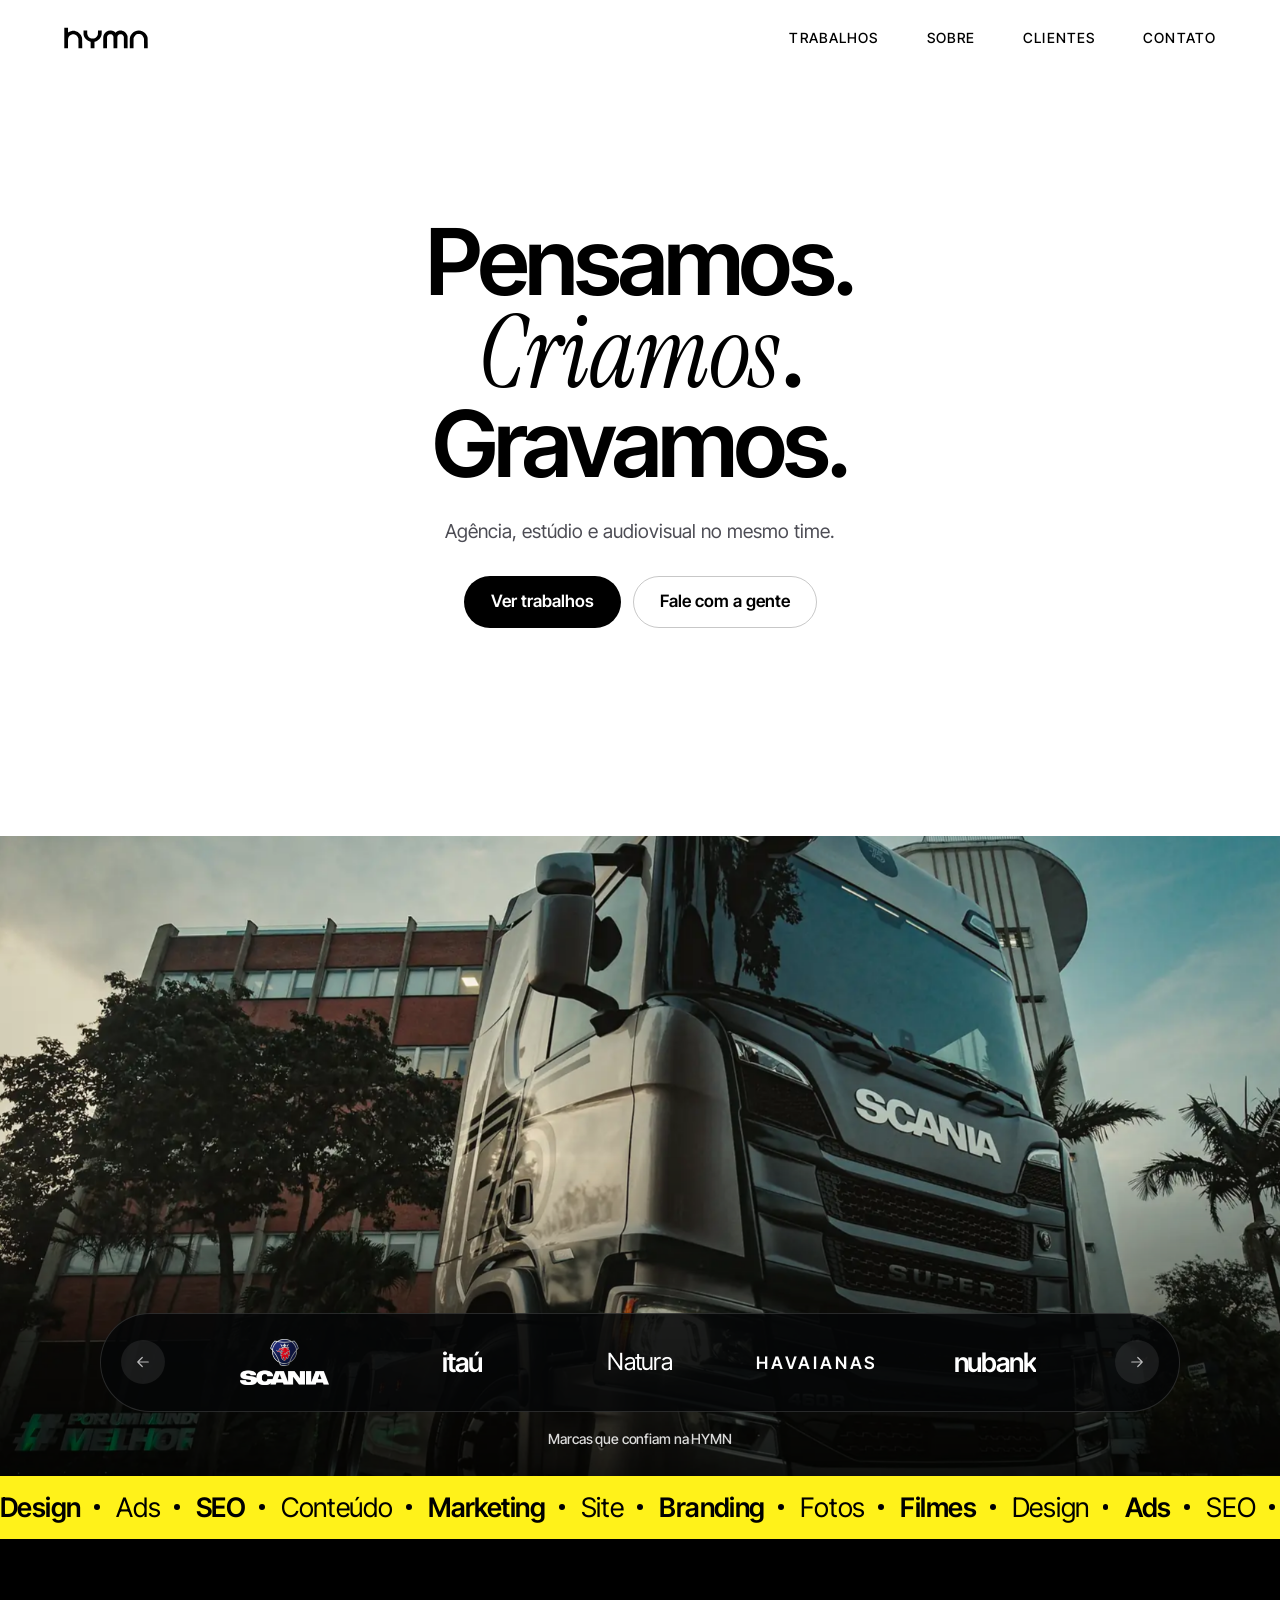
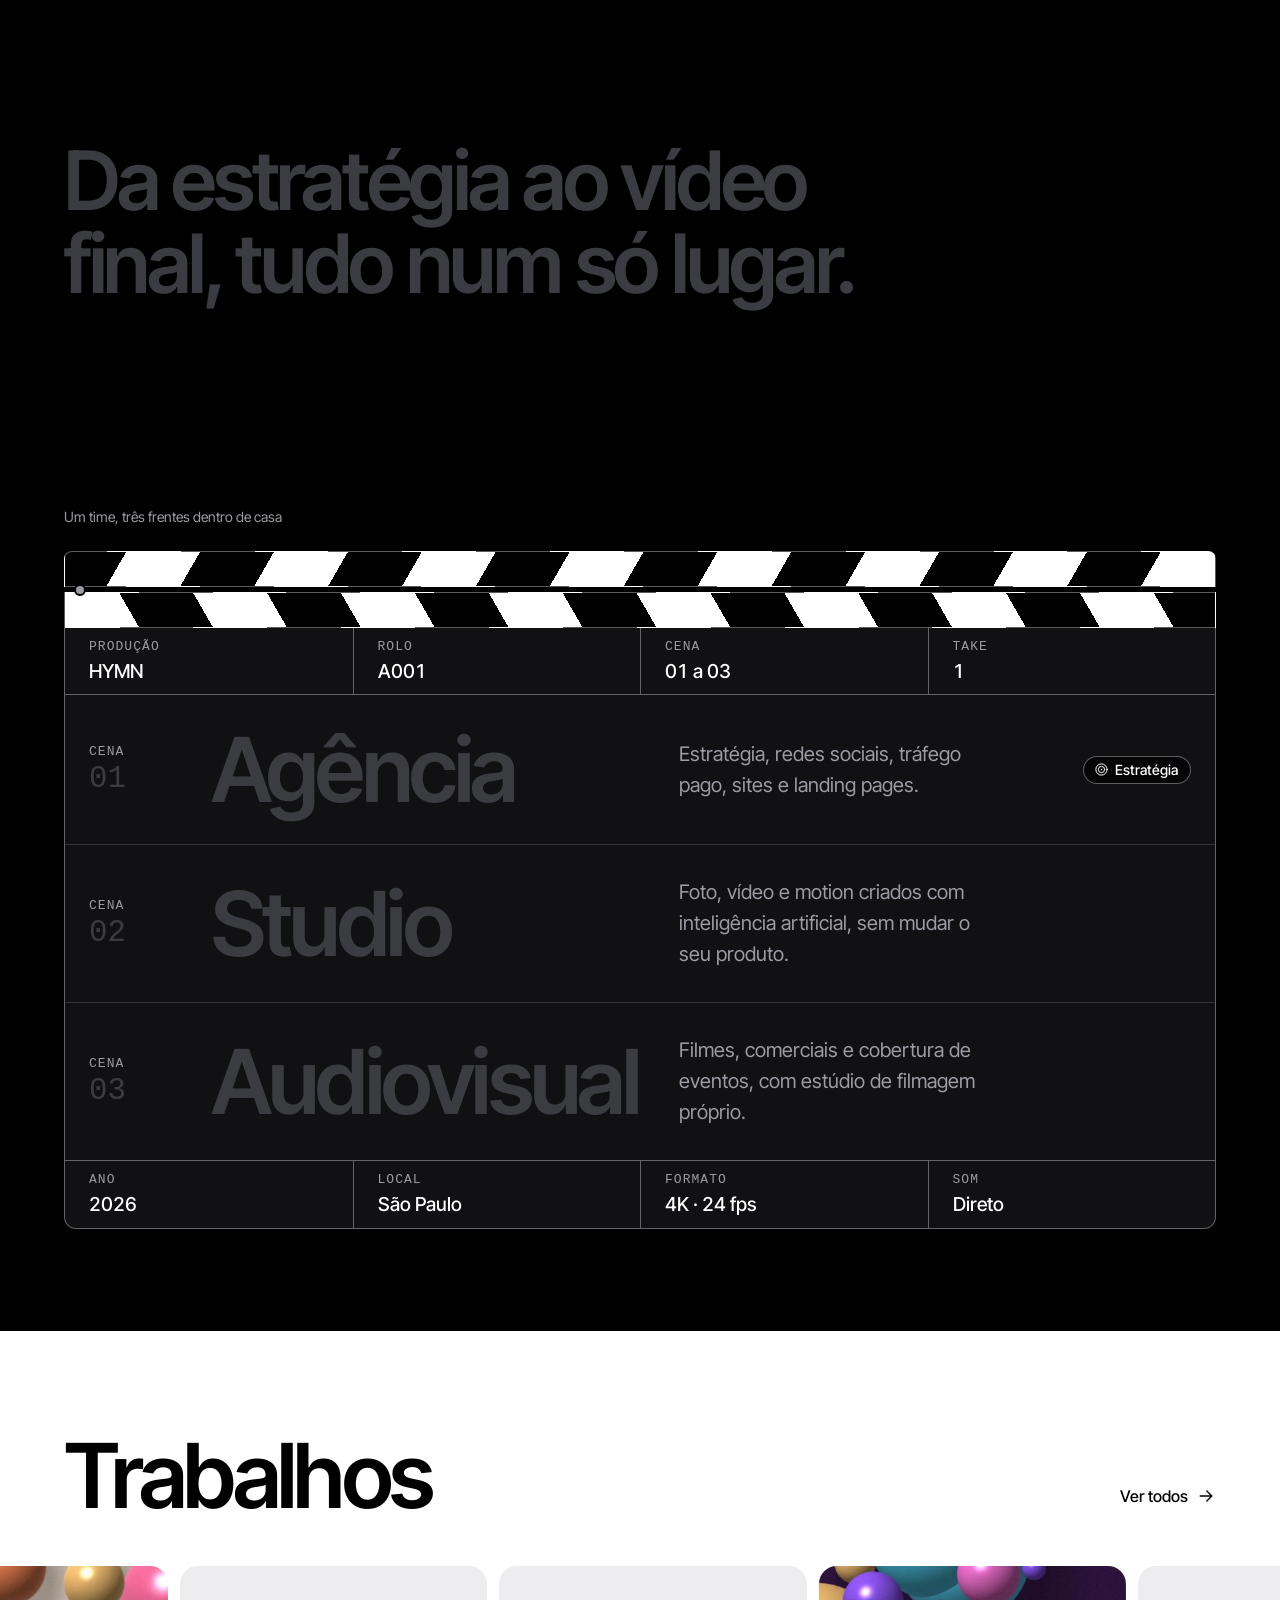
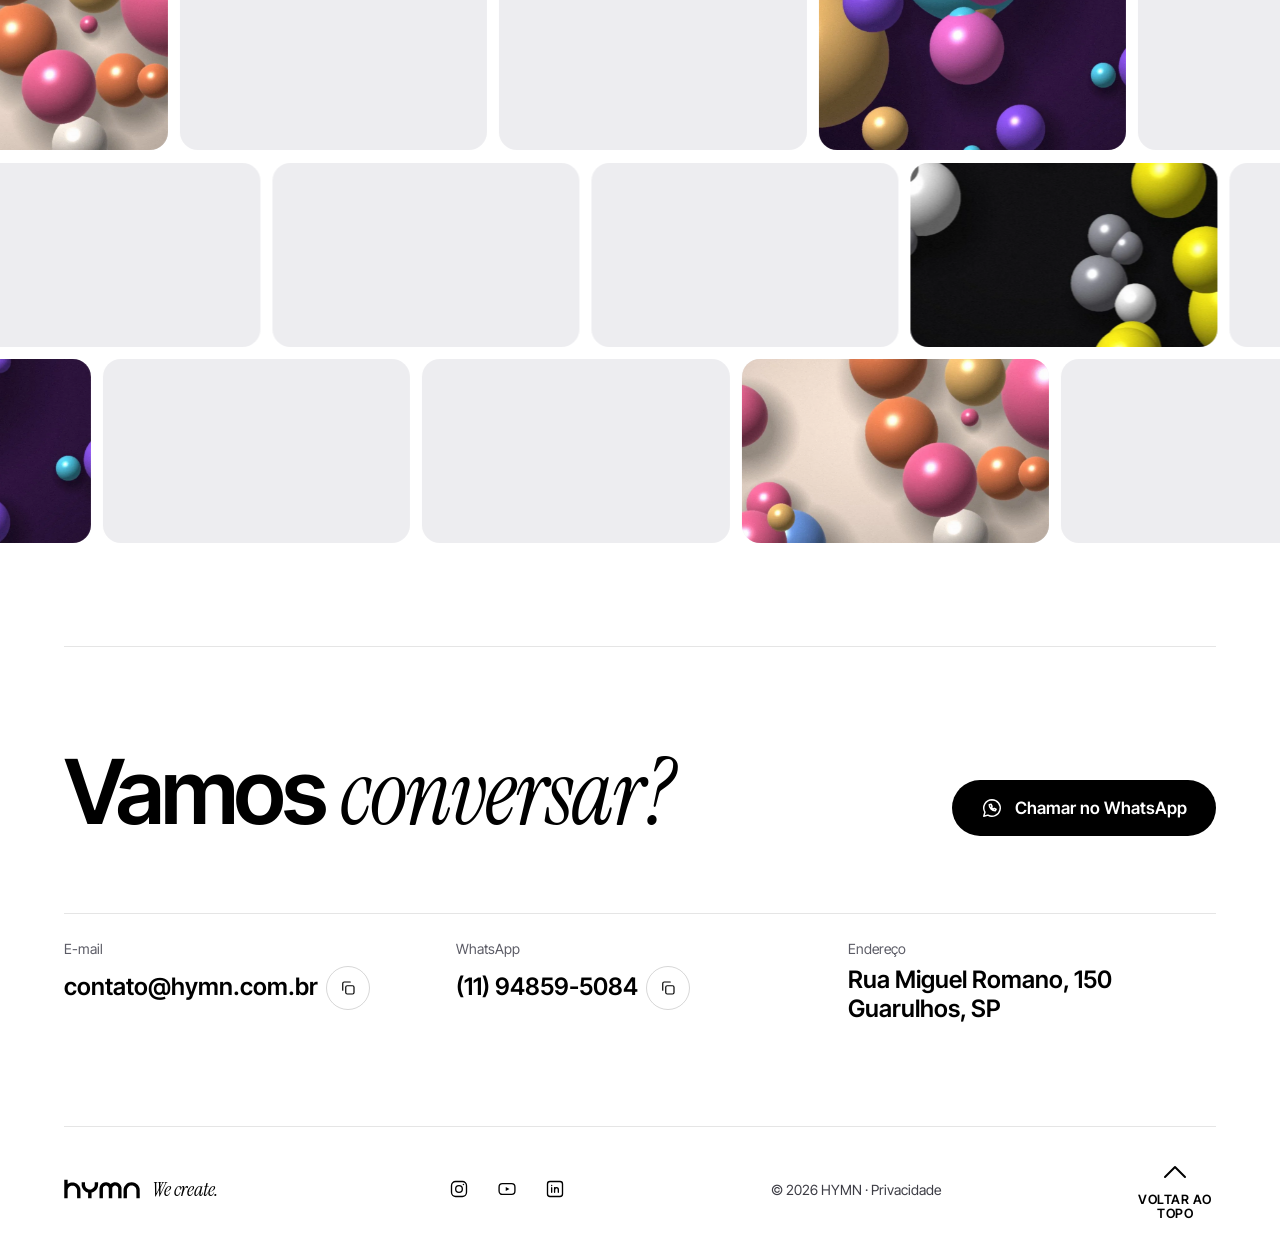
==== commit 0a59670e: "Botões de contato abrem o WhatsApp com mensagem pronta Co-Authored-By: Claude Opus 5.5 <noreply@anth" ====
--- a/index.html
+++ b/index.html
@@ -324,7 +324,7 @@
       <p class="apoio3">Agência, estúdio e audiovisual no mesmo time.</p>
       <div class="acoes3">
         <a class="btn btn--primario" href="#trabalhos">Ver trabalhos</a>
-        <a class="btn btn--linha" href="#contato">Fale com a gente</a>
+                <a class="btn btn--linha" href="https://wa.me/5511948595084?text=Ol%C3%A1%2C%20HYMN%21%20Vim%20pelo%20site%20e%20quero%20conversar%20sobre%20um%20projeto%20para%20a%20minha%20empresa." target="_blank" rel="noopener">Fale com a gente</a>
         <button class="btn btn--vidro" type="button" data-abre-video hidden><svg class="ic"><use href="#i-som"/></svg>Assistir com som</button>
       </div>
     </div>
@@ -451,7 +451,7 @@
     <div class="painel3 miolo">
       <div class="topo-contato">
         <h2 id="t-contato">Vamos <em>conversar?</em></h2>
-        <a class="btn btn--whats" href="https://wa.me/5511948595084"><svg class="ic"><use href="#i-whatsapp"/></svg>Chamar no WhatsApp</a>
+                <a class="btn btn--whats" href="https://wa.me/5511948595084?text=Ol%C3%A1%2C%20HYMN%21%20Vi%20os%20trabalhos%20no%20site%20e%20quero%20pedir%20um%20or%C3%A7amento.%20O%20que%20eu%20preciso%20%C3%A9%3A%20" target="_blank" rel="noopener"><svg class="ic"><use href="#i-whatsapp"/></svg>Chamar no WhatsApp</a>
       </div>
       <div class="linhas3">
         <div><span class="rot">E-mail</span><span class="valor"><span data-texto>contato@hymn.com.br</span><button class="copiar3" type="button" aria-label="Copiar e-mail" data-copia="contato@hymn.com.br"><svg class="ic"><use href="#i-copiar"/></svg></button></span></div>
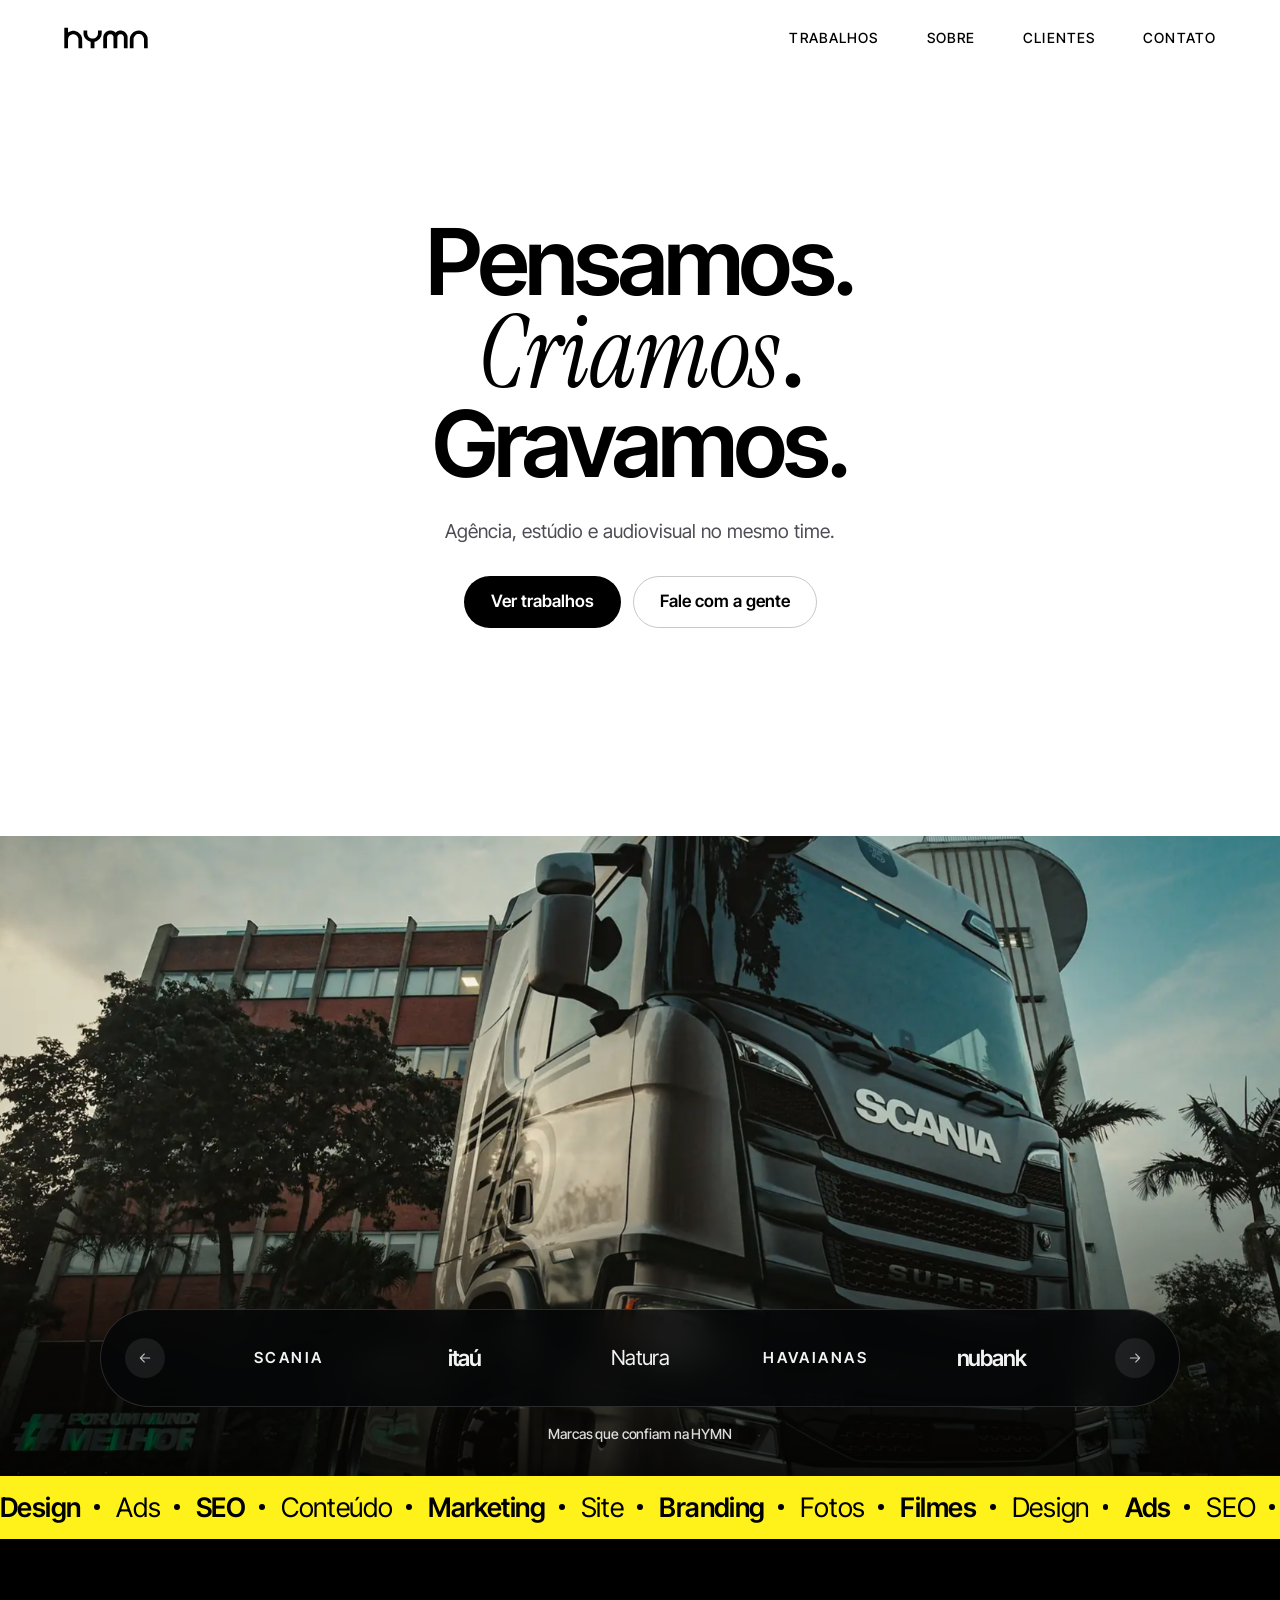
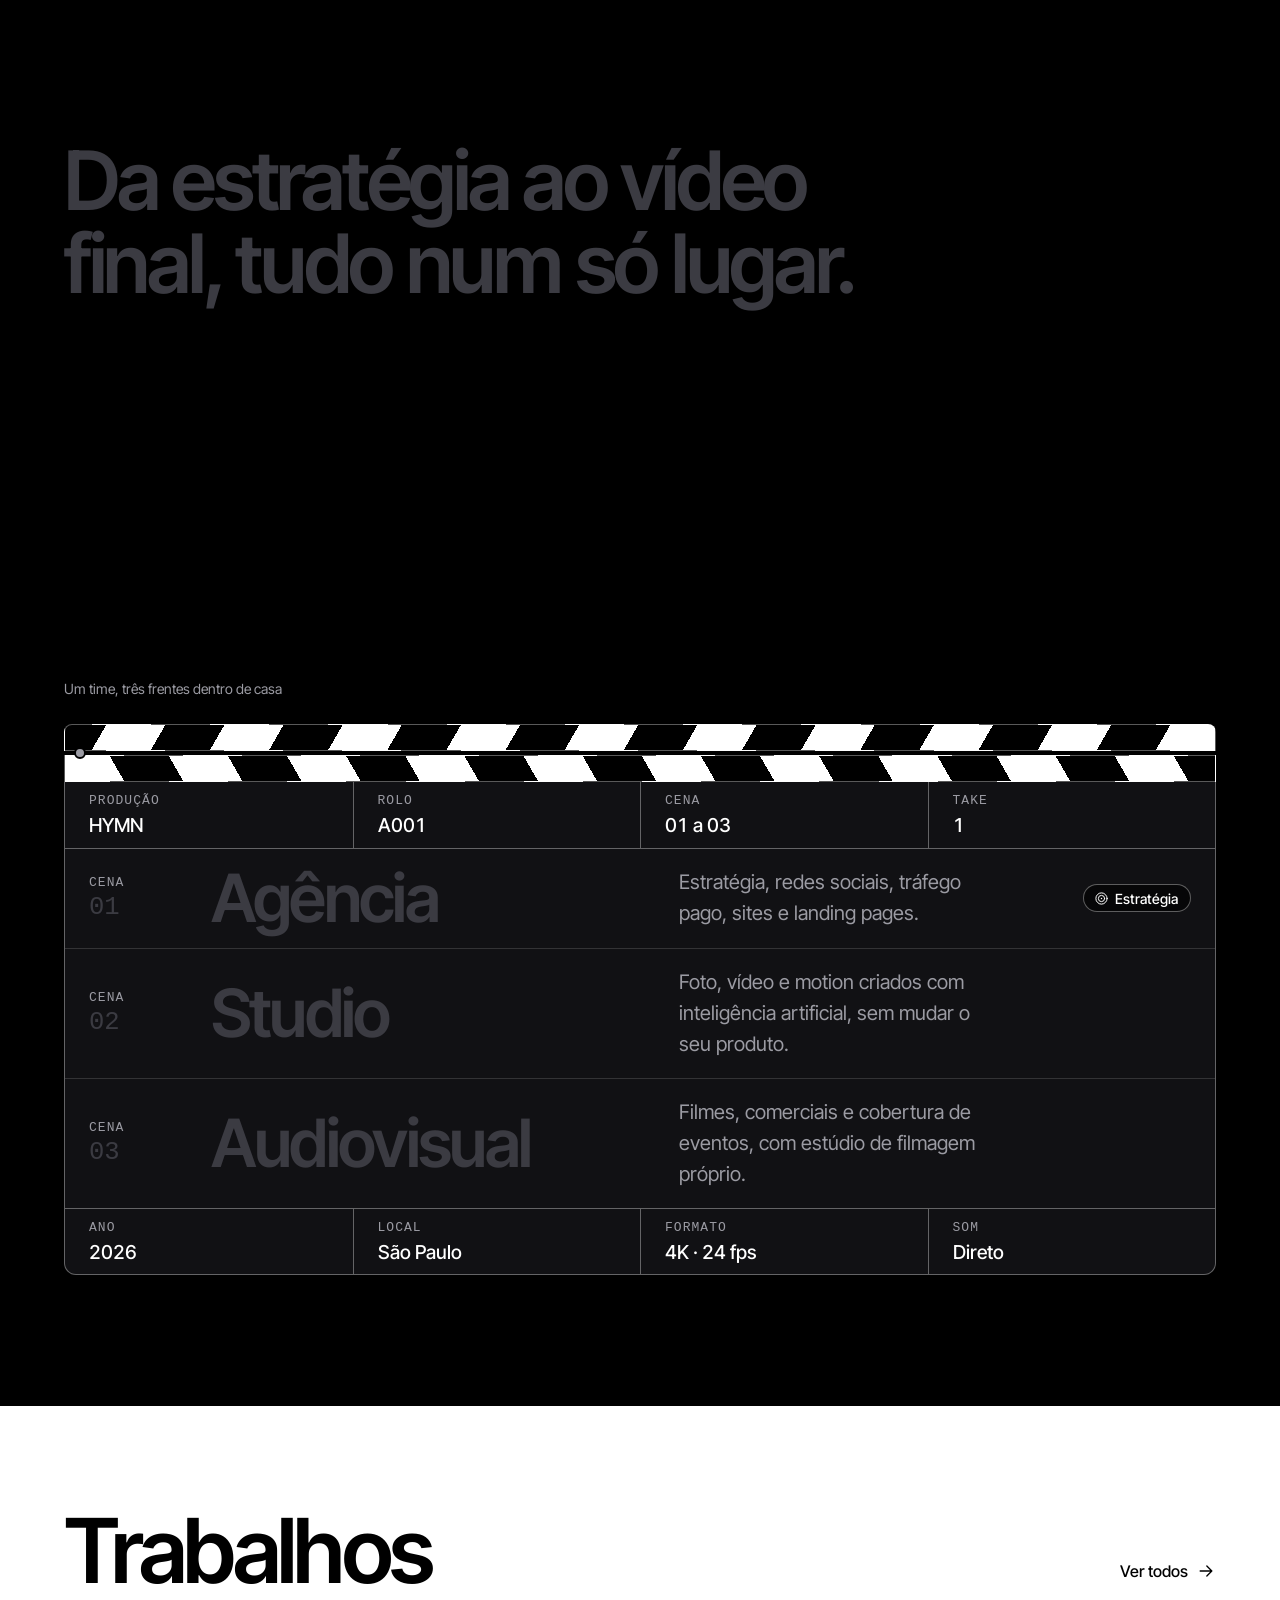
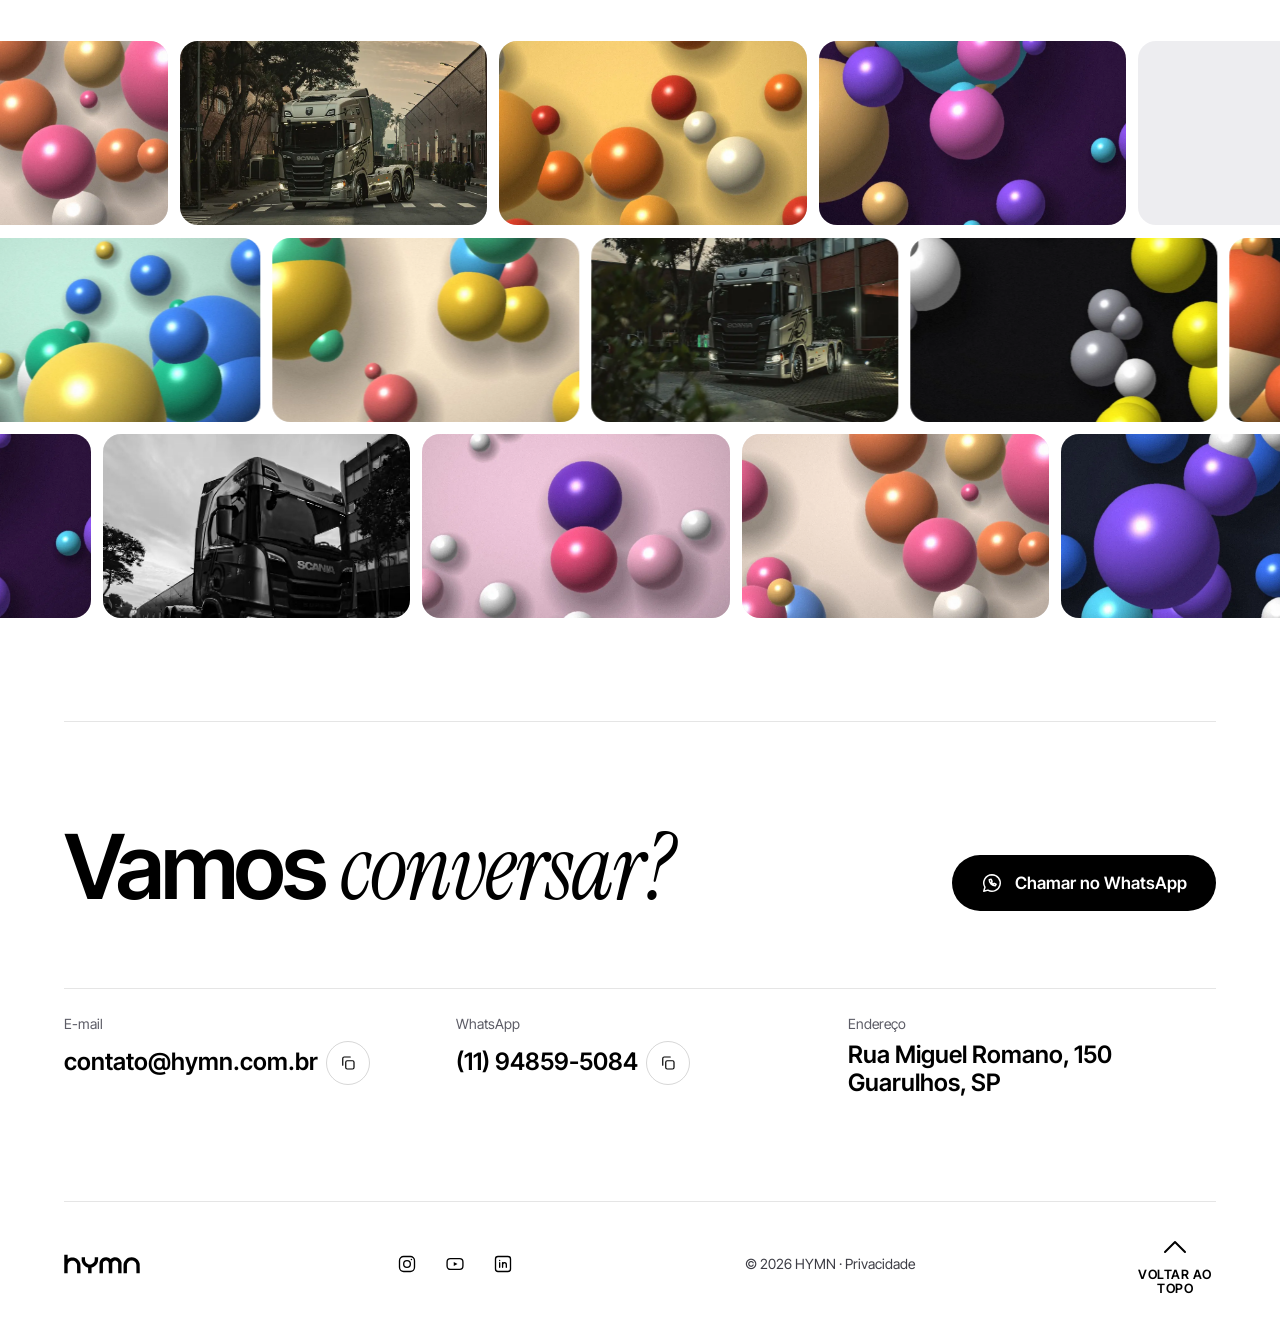
==== commit bab2915f: "Home v7: vídeo e marcas na medida da Human, claquete do tamanho da tela Co-Authored-By: Claude Opus " ====
--- a/index.html
+++ b/index.html
@@ -85,7 +85,7 @@
 .topo3.is-claro .marca .logo-preto { display: block; }
 .topo3.is-claro.is-rolado { background: #FFFFFF; box-shadow: 0 1px 0 rgb(0 0 0 / 8%); }
 .topo3.is-claro .btn-menu3 { color: var(--cor-preto); border-color: rgb(0 0 0 / 22%); }
-.filme3 { position: relative; overflow: hidden; isolation: isolate; width: 100%; aspect-ratio: 2 / 1; max-height: 100svh; min-height: 440px; background: var(--cor-preto); color: var(--cor-branco); scroll-margin-top: 0; }
+.filme3 { position: relative; overflow: hidden; isolation: isolate; width: 100%; aspect-ratio: 2 / 1; background: var(--cor-preto); color: var(--cor-branco); scroll-margin-top: 0; }
 .filme3 .quadro3 { position: absolute; inset: 0; transform-origin: 50% 60%; will-change: transform; }
 .filme3 .quadro3 img, .filme3 video { position: absolute; inset: 0; width: 100%; height: 100%; object-fit: cover; object-position: var(--fx, 50%) var(--fy, 58%); }
 .filme3 .corte { opacity: 0; transform-origin: var(--fx, 50%) var(--fy, 58%); }
@@ -99,22 +99,22 @@
 .tarja { position: absolute; left: 0; right: 0; height: calc((100% - 100vw / 2.39) / 2 + 2px); min-height: 12%; background: var(--cor-preto); z-index: 1; pointer-events: none; transform: scaleY(0); }
 .tarja--cima { top: 0; transform-origin: top; }
 .tarja--baixo { bottom: 0; transform-origin: bottom; }
-.marcas3 { position: absolute; z-index: 2; left: var(--lateral); right: var(--lateral-d); bottom: clamp(18px, 2.2vw, 36px); display: flex; flex-direction: column; align-items: center; gap: clamp(14px, 1.4vw, 24px); }
-.marcas3 h2 { order: 2; font: var(--peso-medio) clamp(0.875rem, 0.95vw, 1rem)/1.3 var(--fonte-texto); letter-spacing: -0.01em; color: rgb(255 255 255 / 85%); }
-.pilula3 { --por-vez: 5; width: min(100%, max(1080px, 69vw), 1320px); display: flex; align-items: center; gap: clamp(8px, 1.4vw, 20px); padding: clamp(14px, 1.6vw, 26px) clamp(14px, 1.6vw, 28px); border-radius: var(--raio-pilula); border: var(--borda) solid rgb(255 255 255 / 14%); background: rgb(5 6 8 / 85%); overflow: hidden; touch-action: pan-y; }
-.seta3 { display: grid; place-items: center; flex: none; width: clamp(44px, 2.6vw, 50px); height: clamp(44px, 2.6vw, 50px); border-radius: 50%; border: 0; background: rgb(255 255 255 / 8%); color: rgb(255 255 255 / 70%); cursor: pointer; transition: background-color 150ms ease, color 150ms ease, transform 160ms var(--pg-entrada); }
+.marcas3 { position: absolute; z-index: 2; left: 40px; right: 40px; bottom: 32px; display: flex; flex-direction: column; align-items: center; gap: 16px; }
+.marcas3 h2 { order: 2; font: 500 14px/1.5 var(--fonte-texto); letter-spacing: -0.01em; color: rgb(255 255 255 / 85%); }
+.pilula3 { --por-vez: 5; width: min(100%, 1080px); display: flex; align-items: center; gap: 20px; padding: 20px 24px; border-radius: var(--raio-pilula); border: var(--borda) solid rgb(255 255 255 / 14%); background: rgb(5 6 8 / 85%); -webkit-backdrop-filter: blur(14px); backdrop-filter: blur(14px); overflow: hidden; touch-action: pan-y; }
+.seta3 { display: grid; place-items: center; flex: none; width: 40px; height: 40px; border-radius: 50%; border: 0; background: rgb(255 255 255 / 8%); color: rgb(255 255 255 / 70%); cursor: pointer; transition: background-color 150ms ease, color 150ms ease, transform 160ms var(--pg-entrada); }
 .seta3:hover { background: rgb(255 255 255 / 16%); color: var(--cor-branco); }
 .seta3:active { transform: scale(0.94); }
-.seta3 .ic { width: 18px; height: 18px; }
-.vitrine3 { flex: 1; min-width: 0; display: flex; align-items: center; justify-content: space-between; gap: clamp(12px, 2vw, 32px); margin: 0; padding: 0 clamp(8px, 2vw, 32px); list-style: none; will-change: transform, opacity, filter; }
-.vitrine3 li { flex: 1 1 0; min-width: 0; height: clamp(48px, 4.4vw, 66px); display: flex; align-items: center; justify-content: center; color: var(--cor-branco); white-space: nowrap; }
+.seta3 .ic { width: 16px; height: 16px; }
+.vitrine3 { flex: 1; min-width: 0; display: flex; align-items: center; justify-content: space-between; gap: 32px; margin: 0; padding: 0 32px; list-style: none; will-change: transform, opacity, filter; }
+.vitrine3 li { flex: 1 1 0; min-width: 0; height: 56px; display: flex; align-items: center; justify-content: center; color: var(--cor-branco); white-space: nowrap; opacity: 0.95; }
 .vitrine3 li.is-fora { display: none; }
-.vitrine3 img { max-height: clamp(36px, 3.6vw, 54px); width: auto; max-width: 100%; }
-.vitrine3 .nome { font: 600 clamp(1.1rem, 1.85vw, 1.75rem)/1 var(--fonte-texto); letter-spacing: -0.02em; overflow: hidden; text-overflow: clip; }
-.vitrine3 .nome--caixa { font-size: clamp(0.9rem, 1.35vw, 1.3rem); font-weight: 600; letter-spacing: 0.16em; text-transform: uppercase; }
-.vitrine3 .nome--fino { font-weight: 400; letter-spacing: -0.03em; }
-.vitrine3 .nome--serifa { font: italic 400 clamp(1.3rem, 2.3vw, 2.15rem)/1 var(--fonte-destaque, "Instrument Serif", serif); letter-spacing: 0; }
-.vitrine3 .nome--forte { font-weight: 600; letter-spacing: -0.05em; text-transform: lowercase; font-size: clamp(1.25rem, 2.1vw, 1.95rem); }
+.vitrine3 .nome { font: 600 1.2rem/1 var(--fonte-texto); letter-spacing: -0.02em; }
+.vitrine3 .nome--caixa { font-size: 0.95rem; font-weight: 600; letter-spacing: 0.16em; text-transform: uppercase; }
+.vitrine3 .nome--fino { font-weight: 400; font-size: 1.3rem; letter-spacing: -0.03em; }
+.vitrine3 .nome--serifa { font: italic 400 1.5rem/1 var(--fonte-destaque, "Instrument Serif", serif); letter-spacing: 0; }
+.vitrine3 .nome--forte { font-weight: 600; letter-spacing: -0.05em; text-transform: lowercase; font-size: 1.4rem; }
+@media (min-width: 1024px) { .marcas3 { left: 0; right: 0; margin-inline: auto; width: min(1080px, 100% - 2 * var(--margem)); } }
 .frentes3 { padding-bottom: var(--secao); }
 .frentes3 .rotulo3 { font-size: var(--tam-legenda); color: var(--pg-apoio); margin-bottom: var(--esp-5); }
 .claquete { --l: clamp(30px, 5vw, 72px); --abre: -4deg; }
@@ -204,7 +204,6 @@
 .rodape3 { margin-top: clamp(64px, 8vw, 112px); padding-top: var(--esp-5); border-top: var(--borda) solid rgb(0 0 0 / 10%); display: flex; flex-wrap: wrap; justify-content: space-between; align-items: center; gap: var(--esp-4) var(--esp-6); font-size: var(--tam-legenda); color: #3D3D45; }
 .rodape3 .marca img { height: 20px; width: auto; }
 .rodape3 .marca { display: flex; align-items: center; gap: var(--esp-3); color: var(--cor-preto); }
-.rodape3 .marca em { font-size: 1.25rem; }
 .rodape3 .redes { display: flex; gap: var(--esp-1); color: var(--cor-preto); }
 .rodape3 .redes a { display: grid; place-items: center; width: var(--toque-min); height: var(--toque-min); border-radius: 50%; transition: background-color 150ms ease; }
 .rodape3 .redes a:hover { background: rgb(0 0 0 / 5%); }
@@ -245,29 +244,52 @@
   .anima .frente.is-ativa h3 { transform: translateX(6px); }
   .filme3 .pausa3 { top: calc(env(safe-area-inset-top, 0px) + 84px); }
 }
-@media (max-width: 1024px) {
-  .filme3 { aspect-ratio: 16 / 9; }
-  .pilula3 { --por-vez: 4; }
+@media (max-width: 860px) {
+  .pilula3 { --por-vez: 3; }
+}
+@media (max-width: 760px) {
+  .vitrine3 { padding: 0 12px; gap: 16px; }
+  .vitrine3 .nome { font-size: 1.05rem; }
+  .vitrine3 .nome--forte { font-size: 1.2rem; }
+  .vitrine3 .nome--fino { font-size: 1.1rem; }
+  .vitrine3 .nome--caixa { font-size: 0.8rem; letter-spacing: 0.12em; }
+  .vitrine3 .nome--serifa { font-size: 1.3rem; }
 }
 @media (max-width: 600px) {
   .filme3 { aspect-ratio: 4 / 5; min-height: 0; }
   .filme3 .quadro3 img, .filme3 video { object-position: var(--fxc, var(--fx, 50%)) var(--fy, 58%); }
   .filme3 .corte { transform-origin: var(--fxc, var(--fx, 50%)) var(--fy, 58%); }
-  .pilula3 { --por-vez: 2; padding: 10px; gap: 4px; }
-  .vitrine3 { padding: 0 2px; gap: 8px; }
-  .vitrine3 li { height: 44px; }
-  .vitrine3 .nome { font-size: 1.2rem; }
-  .vitrine3 .nome--forte { font-size: 1.32rem; }
-  .vitrine3 .nome--caixa { font-size: 0.88rem; letter-spacing: 0.12em; }
-  .vitrine3 .nome--serifa { font-size: 1.45rem; }
-  .vitrine3 img { max-height: 32px; }
-  .seta3 { width: var(--toque-min); height: var(--toque-min); }
+  .marcas3 { left: 20px; right: 20px; bottom: 20px; gap: 14px; }
+  .marcas3 h2 { font-size: 13.5px; }
+  .pilula3 { --por-vez: 3; gap: 12px; padding: 16px; -webkit-backdrop-filter: none; backdrop-filter: none; }
+  .seta3 { display: none; }
+  .vitrine3 { gap: 16px; padding: 0 12px; }
+  .vitrine3 li { height: 48px; }
+  .vitrine3 .nome { font-size: 0.95rem; }
+  .vitrine3 .nome--forte { font-size: 1.08rem; }
+  .vitrine3 .nome--fino { font-size: 1rem; }
+  .vitrine3 .nome--caixa { font-size: 0.7rem; letter-spacing: 0.1em; }
+  .vitrine3 .nome--serifa { font-size: 1.15rem; }
   .abertura3 { min-height: calc(100svh - 96px); padding-top: calc(env(safe-area-inset-top, 0px) + 96px); }
   .acoes3 .btn { flex: 1 1 100%; }
   .acoes3 { width: min(100%, 320px); }
 }
 @media (prefers-reduced-motion: reduce) {
   html { scroll-behavior: auto; }
+}
+@media (max-width: 600px) and (prefers-reduced-motion: reduce) {
+  .seta3 { display: grid; width: var(--toque-min); height: var(--toque-min); }
+  .pilula3 { padding: 10px; gap: 4px; }
+  .vitrine3 { padding: 0 2px; gap: 8px; }
+}
+@media (min-width: 861px) {
+  .frentes3 { min-height: 100svh; display: flex; flex-direction: column; justify-content: center; padding-top: 96px; padding-bottom: clamp(32px, 6svh, 72px); }
+  .claquete { --l: clamp(30px, 4vw, 64px); }
+  .claq-barra { height: clamp(40px, 6.5svh, 70px); }
+  .claq-campos > div { padding-block: clamp(8px, 1.3svh, 14px); }
+  .frente { padding-block: clamp(10px, 2svh, 24px); }
+  .frente h3 { font-size: clamp(2.4rem, min(5.2vw, 8.6svh), 5.25rem); }
+  .frente .cena b { font-size: clamp(1.2rem, min(2vw, 3.2svh), 1.75rem); }
 }
 </style>
 </head>
@@ -346,7 +368,7 @@
             <div class="pilula3" data-marcas>
         <button class="seta3" type="button" aria-label="Marcas anteriores" data-marca-ant><svg class="ic"><use href="#i-seta-esq"/></svg></button>
         <ul class="vitrine3" aria-labelledby="t-clientes" aria-live="polite" data-vitrine>
-          <li><img src="assets/scania.png" alt="Scania"></li>
+          <li><span class="nome nome--caixa">Scania</span></li>
           <li data-teste><span class="nome nome--forte">Itaú</span></li>
           <li data-teste><span class="nome nome--fino">Natura</span></li>
           <li data-teste><span class="nome nome--caixa">Havaianas</span></li>
@@ -459,7 +481,7 @@
         <div><span class="rot">Endereço</span><span class="valor">Rua Miguel Romano, 150<br>Guarulhos, SP</span></div>
       </div>
       <footer class="rodape3">
-        <span class="marca"><img src="assets/logo-preto.svg" alt="HYMN"><em>We create.</em></span>
+        <span class="marca"><img src="assets/logo-preto.svg" alt="HYMN"></span>
         <span class="redes">
           <a href="https://www.instagram.com/" aria-label="Instagram"><svg class="ic"><use href="#i-instagram"/></svg></a>
           <a href="https://www.youtube.com/" aria-label="YouTube"><svg class="ic"><use href="#i-youtube"/></svg></a>
@@ -557,7 +579,7 @@
   if (document.fonts && document.fonts.ready) document.fonts.ready.then(ritmoFaixa);
   
   var pilula = $('[data-marcas]'), vitrine = $('[data-vitrine]', pilula), itens = $$('li', vitrine);
-  var inicio = 0, porVez = 0, trocando = false;
+  var inicio = 0, porVez = 0, trocando = false, tTroca = performance.now(), celMarcas = window.matchMedia('(max-width: 600px)');
   var CURVA = 'cubic-bezier(0.23, 1, 0.32, 1)';
   function lePorVez() { return Math.min(itens.length, parseInt(getComputedStyle(pilula).getPropertyValue('--por-vez'), 10) || 5); }
   function mostra() {
@@ -565,8 +587,10 @@
     itens.forEach(function (li) { li.classList.add('is-fora'); li.style.order = ''; });
     for (var i = 0; i < porVez; i++) { var li = itens[(inicio + i) % itens.length]; li.classList.remove('is-fora'); li.style.order = i; }
   }
-  function vai(dir) {
+  function vai(dir, sozinho) {
     if (trocando) return;
+    tTroca = performance.now();
+    vitrine.setAttribute('aria-live', sozinho ? 'off' : 'polite');
     var n = itens.length;
     inicio = ((inicio + dir * porVez) % n + n) % n;
     if (!anima || !vitrine.animate) { mostra(); return; }
@@ -584,6 +608,9 @@
   pilula.addEventListener('pointerdown', function (e) { if (e.pointerType !== 'mouse') x0 = e.clientX; });
   pilula.addEventListener('pointerup', function (e) { if (x0 === null) return; var dx = e.clientX - x0; x0 = null; if (Math.abs(dx) > 36) vai(dx < 0 ? 1 : -1); });
   pilula.addEventListener('pointercancel', function () { x0 = null; });
+  if (anima) setInterval(function () {
+    if (celMarcas.matches && filmeVisivel && !document.hidden && performance.now() - tTroca >= 3500) vai(1, true);
+  }, 250);
   window.addEventListener('resize', function () { ritmoFaixa(); if (lePorVez() !== porVez) mostra(); });
   
   var frase = $('[data-frase] p');
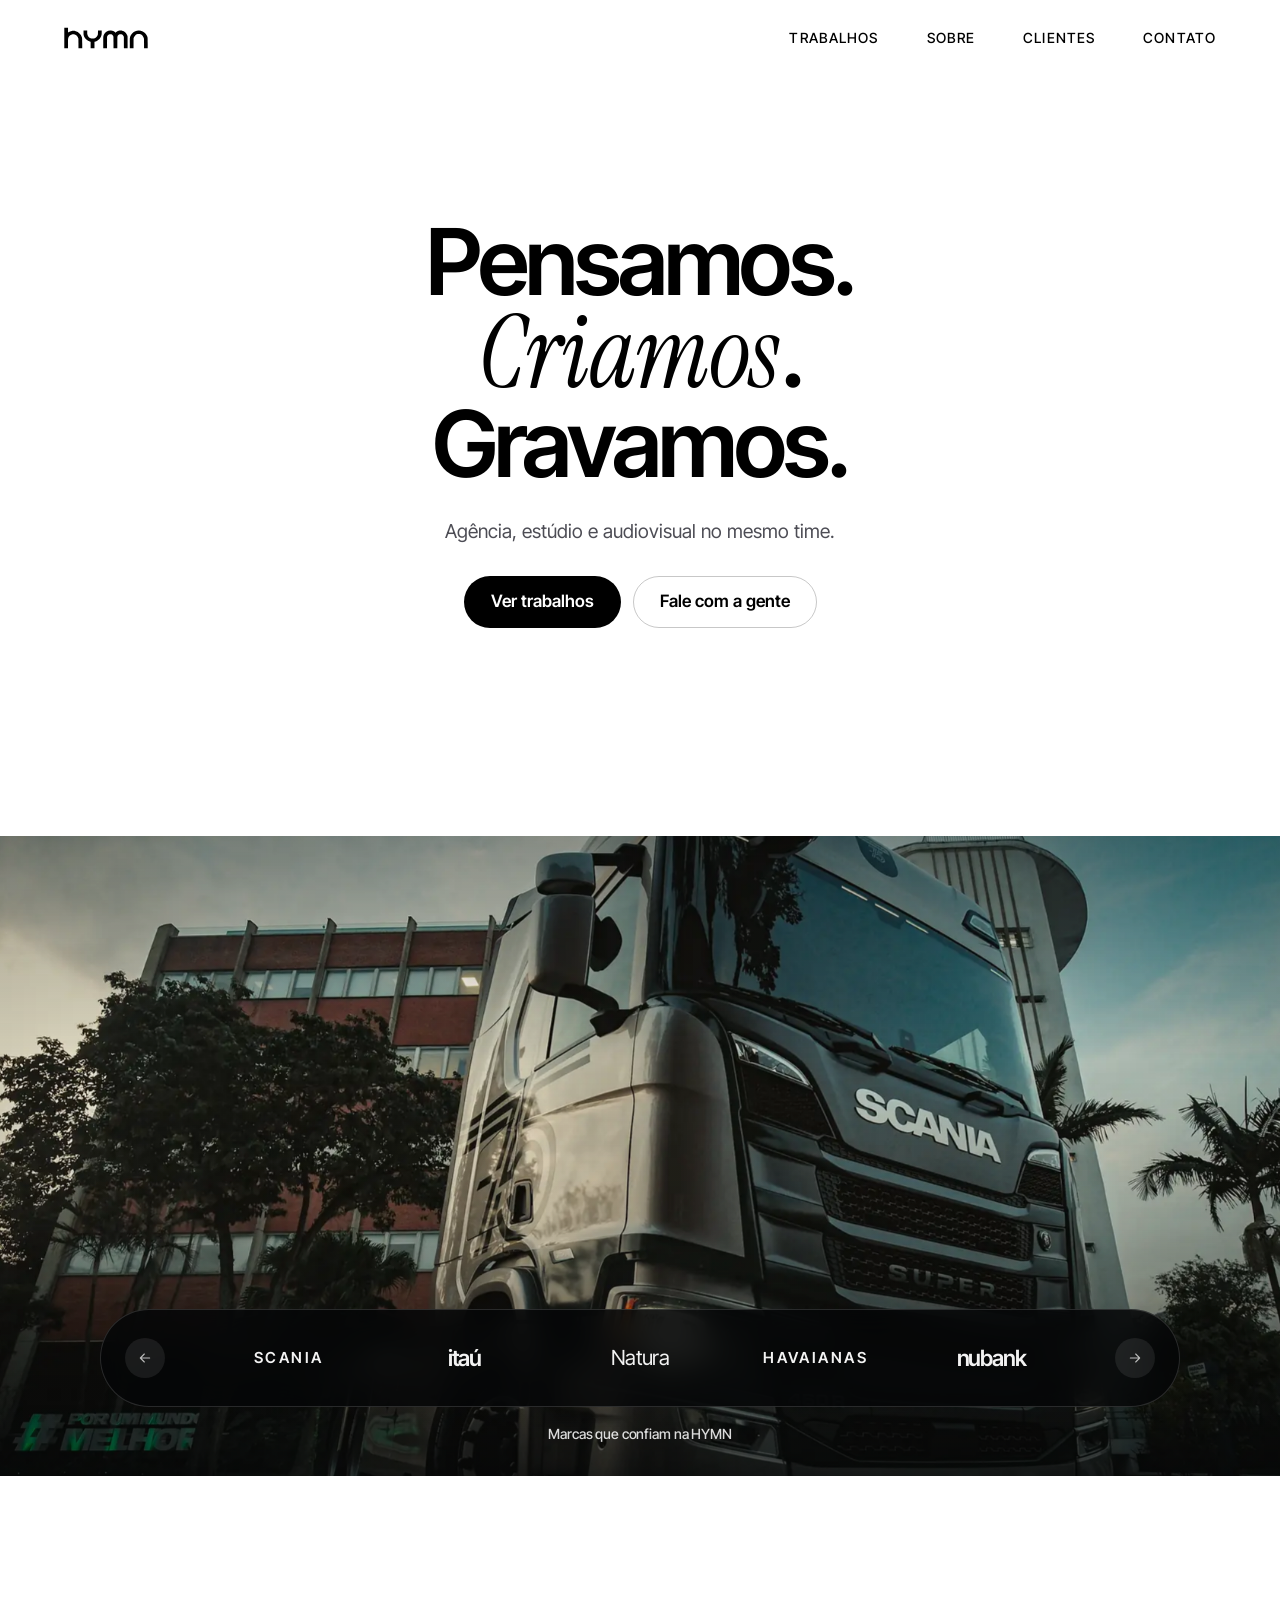
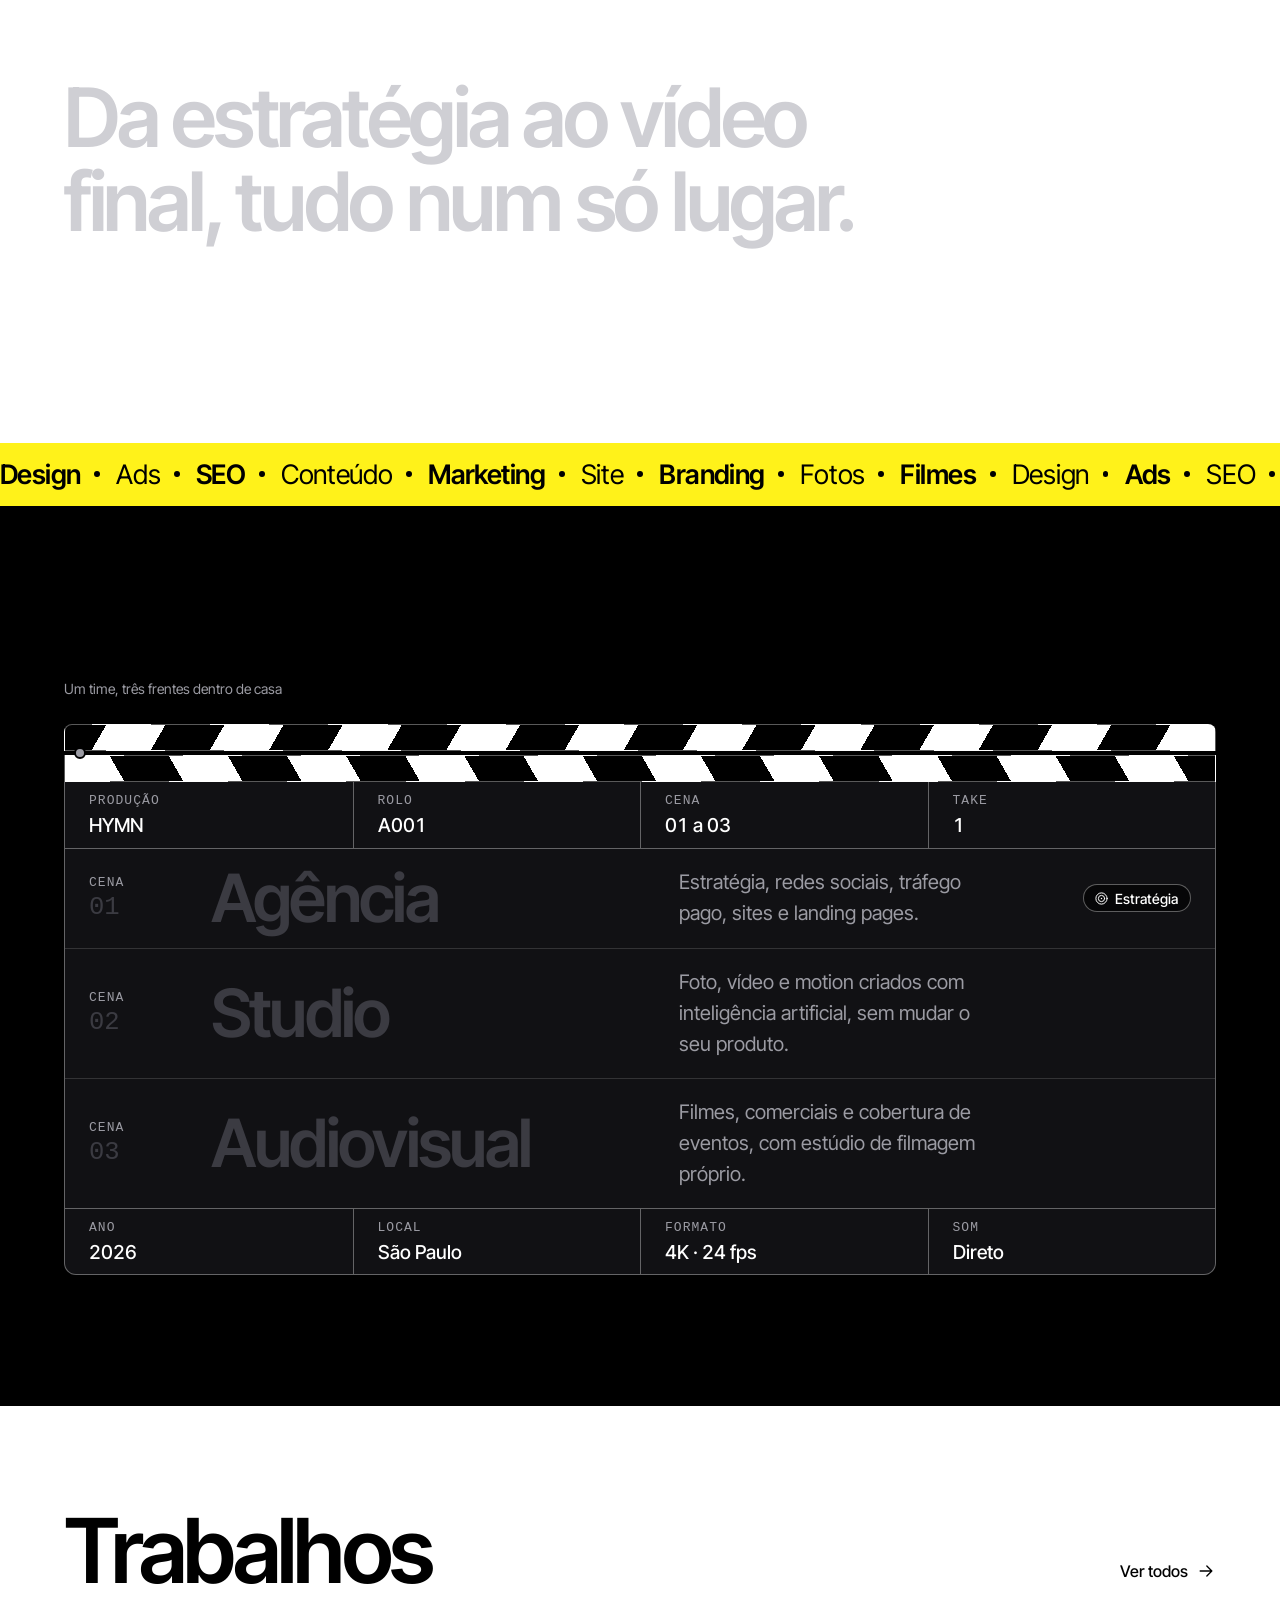
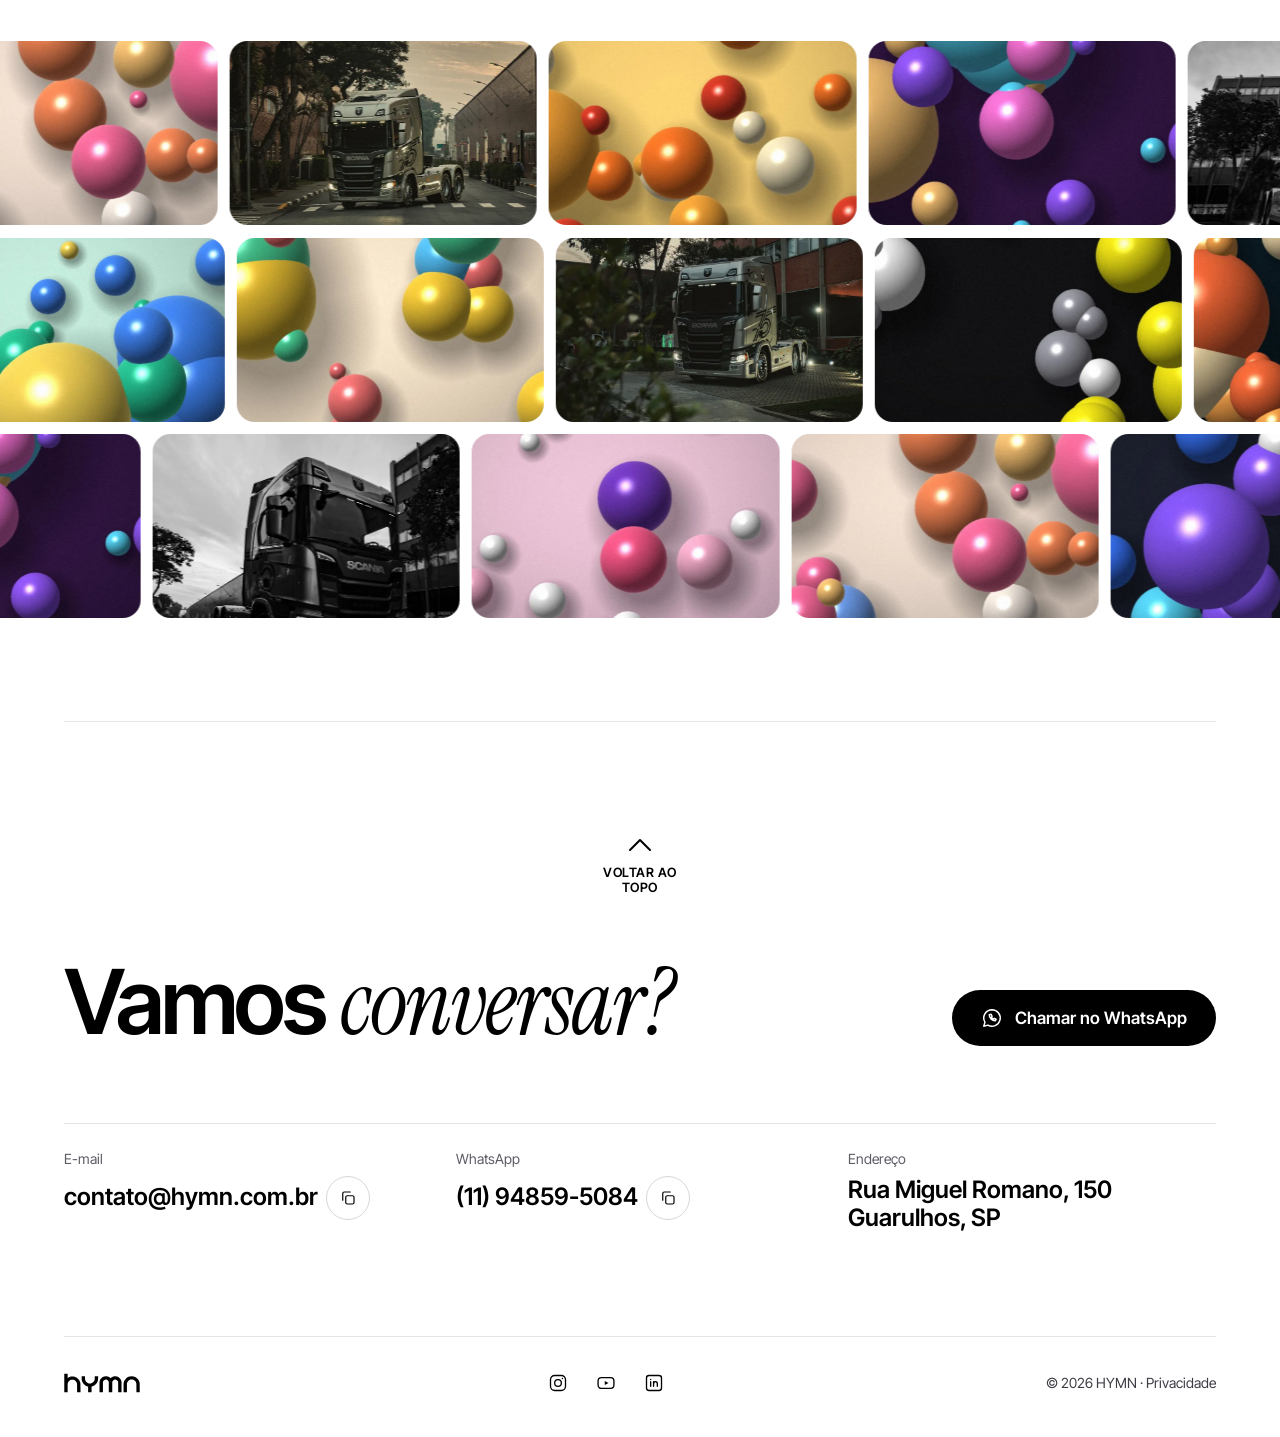
==== commit 2fe71c6c: "Home v8 Co-Authored-By: Claude Opus 5.5 <noreply@anthropic.com> Claude-Session: https://claude.ai/co" ====
--- a/index.html
+++ b/index.html
@@ -40,7 +40,7 @@
 .pular:focus { transform: none; outline: 2px solid var(--cor-branco); outline-offset: 2px; }
 .topo3 { position: fixed; top: env(safe-area-inset-top, 0px); left: 0; right: 0; z-index: var(--z-topo); display: flex; align-items: center; justify-content: space-between; gap: var(--esp-5); height: 76px; padding-left: var(--lateral); padding-right: var(--lateral-d); transition: transform var(--dur-media) var(--pg-entrada), background-color var(--dur-media) ease, opacity 600ms ease; }
 .topo3.is-solido { background: var(--cor-preto); box-shadow: 0 1px 0 var(--cor-linha); }
-.topo3.is-escondido { transform: translateY(-110%); }
+.topo3.is-video { background: transparent; box-shadow: none; }   
 .marca { display: inline-flex; align-items: center; min-height: 44px; min-width: 44px; }
 .topo3 .marca img { height: 22px; width: auto; }
 .topo3 nav { display: flex; align-items: center; gap: var(--esp-7); font: var(--peso-medio) var(--tam-legenda)/1 var(--fonte-texto); text-transform: uppercase; letter-spacing: 0.08em; }
@@ -95,10 +95,7 @@
 @keyframes aproxima { from { transform: scale(1); } to { transform: scale(1.06); } }
 .filme3 video { opacity: 0; transition: opacity 600ms ease; }
 .filme3 video.is-tocando { opacity: 1; }
-.filme3 .veu3 { position: absolute; inset: 0; z-index: 0; pointer-events: none; background: linear-gradient(to bottom, rgb(0 0 0 / 0%) 50%, rgb(0 0 0 / 72%) 100%); }
-.tarja { position: absolute; left: 0; right: 0; height: calc((100% - 100vw / 2.39) / 2 + 2px); min-height: 12%; background: var(--cor-preto); z-index: 1; pointer-events: none; transform: scaleY(0); }
-.tarja--cima { top: 0; transform-origin: top; }
-.tarja--baixo { bottom: 0; transform-origin: bottom; }
+.filme3 .veu3 { position: absolute; inset: 0; z-index: 0; pointer-events: none; background: linear-gradient(to bottom, rgb(3 5 7 / 28%) 0%, rgb(3 5 7 / 0%) 35%, rgb(3 5 7 / 12%) 60%, rgb(3 5 7 / 65%) 100%); }   
 .marcas3 { position: absolute; z-index: 2; left: 40px; right: 40px; bottom: 32px; display: flex; flex-direction: column; align-items: center; gap: 16px; }
 .marcas3 h2 { order: 2; font: 500 14px/1.5 var(--fonte-texto); letter-spacing: -0.01em; color: rgb(255 255 255 / 85%); }
 .pilula3 { --por-vez: 5; width: min(100%, 1080px); display: flex; align-items: center; gap: 20px; padding: 20px 24px; border-radius: var(--raio-pilula); border: var(--borda) solid rgb(255 255 255 / 14%); background: rgb(5 6 8 / 85%); -webkit-backdrop-filter: blur(14px); backdrop-filter: blur(14px); overflow: hidden; touch-action: pan-y; }
@@ -151,11 +148,11 @@
 .trilho span { display: flex; align-items: center; white-space: nowrap; font: var(--peso-titulo) clamp(1.15rem, 2.1vw, 1.75rem)/1 var(--fonte-texto); letter-spacing: -0.02em; padding-right: 0.6em; }
 .trilho span::after { content: ""; width: 0.22em; height: 0.22em; border-radius: 50%; background: var(--cor-preto); margin-left: 0.5em; }
 .trilho span:nth-child(even) { font-weight: var(--peso-texto); letter-spacing: -0.01em; }
-.frase3 { padding-block: clamp(96px, 16vw, 200px); }
+.frase3 { padding-block: clamp(96px, 16vw, 200px); background: #FFFFFF; color: var(--cor-preto); color-scheme: light; }   
 .frase3 p { font: var(--peso-titulo) clamp(2.2rem, 6.4vw, 5.8rem)/1.02 var(--fonte-texto); letter-spacing: -0.04em; max-width: 17ch; }
 .frase3 .p { transition: color 200ms linear; }
-.anima .frase3 .p { color: var(--pg-apagado); }
-.anima .frase3 .p.is-lida { color: var(--pg-texto); }
+.anima .frase3 .p { color: #CFCFD4; }
+.anima .frase3 .p.is-lida { color: var(--cor-preto); }
 .ultima { white-space: nowrap; }
 .frase3 .apoio { margin-top: var(--esp-6); color: var(--pg-apoio); font-size: var(--tam-grande); max-width: 46ch; }
 .cabeca3 { display: flex; align-items: end; justify-content: space-between; gap: var(--esp-5); margin-bottom: var(--esp-7); }
@@ -207,6 +204,7 @@
 .rodape3 .redes { display: flex; gap: var(--esp-1); color: var(--cor-preto); }
 .rodape3 .redes a { display: grid; place-items: center; width: var(--toque-min); height: var(--toque-min); border-radius: 50%; transition: background-color 150ms ease; }
 .rodape3 .redes a:hover { background: rgb(0 0 0 / 5%); }
+.volta-centro { grid-column: 1 / -1; display: flex; justify-content: center; margin-bottom: clamp(8px, 2vw, 32px); }   
 .volta3 { display: inline-grid; justify-items: center; gap: 6px; min-width: var(--toque-min); padding: 6px 4px; color: var(--cor-preto); font: var(--peso-titulo) 0.8rem/1.15 var(--fonte-texto); letter-spacing: 0.04em; text-transform: uppercase; text-align: center; }
 .volta3 .ic { width: 30px; height: 30px; stroke-width: 1.6; transition: transform 200ms var(--pg-entrada); }
 .volta3:hover .ic, .volta3:focus-visible .ic { transform: translateY(-3px); }
@@ -231,7 +229,6 @@
   .btn--whats { justify-self: stretch; }
   .linhas3 { grid-template-columns: 1fr; }
   .rodape3 { justify-content: center; text-align: center; }
-  .rodape3 .volta3 { order: -1; width: 100%; margin-bottom: var(--esp-3); }
   .claquete { --abre: -15deg; --fecha: 0.85; margin-top: 64px; }
   .claq-campos { grid-template-columns: repeat(2, minmax(0, 1fr)); }
   .claq-campos > div { padding: 10px var(--esp-4); gap: 6px; }
@@ -260,7 +257,7 @@
   .filme3 .quadro3 img, .filme3 video { object-position: var(--fxc, var(--fx, 50%)) var(--fy, 58%); }
   .filme3 .corte { transform-origin: var(--fxc, var(--fx, 50%)) var(--fy, 58%); }
   .marcas3 { left: 20px; right: 20px; bottom: 20px; gap: 14px; }
-  .marcas3 h2 { font-size: 13.5px; }
+  .marcas3 h2 { order: 0; font-size: 13.5px; color: #FFFFFF; }   
   .pilula3 { --por-vez: 3; gap: 12px; padding: 16px; -webkit-backdrop-filter: none; backdrop-filter: none; }
   .seta3 { display: none; }
   .vitrine3 { gap: 16px; padding: 0 12px; }
@@ -361,8 +358,6 @@
       <video muted loop playsinline disablepictureinpicture preload="none" aria-hidden="true" tabindex="-1" hidden></video>
     </div>
     <div class="veu3" aria-hidden="true"></div>
-    <div class="tarja tarja--cima" aria-hidden="true" data-tarja></div>
-    <div class="tarja tarja--baixo" aria-hidden="true" data-tarja></div>
     <div class="marcas3">
       <h2 id="t-clientes">Marcas que confiam na HYMN</h2>
             <div class="pilula3" data-marcas>
@@ -383,14 +378,14 @@
       </div>
     </div>
   </section>
+    <section class="frase3 miolo" id="sobre" aria-label="Sobre a HYMN" data-frase>
+    <p>Da estratégia ao vídeo final, tudo num só lugar.</p>
+  </section>
     <section class="faixa3" aria-label="O que fazemos">
     <p class="sr">Design, ads, SEO, conteúdo, marketing, site, branding, fotos e filmes.</p>
     <div class="trilho" aria-hidden="true" data-trilho>
       <span>Design</span><span>Ads</span><span>SEO</span><span>Conteúdo</span><span>Marketing</span><span>Site</span><span>Branding</span><span>Fotos</span><span>Filmes</span><span>Design</span><span>Ads</span><span>SEO</span><span>Conteúdo</span><span>Marketing</span><span>Site</span><span>Branding</span><span>Fotos</span><span>Filmes</span>
     </div>
-  </section>
-    <section class="frase3 miolo" id="sobre" aria-label="Sobre a HYMN" data-frase>
-    <p>Da estratégia ao vídeo final, tudo num só lugar.</p>
   </section>
     <section class="frentes3 miolo" aria-label="O que a HYMN faz" data-frentes>
     <p class="rotulo3">Um time, três frentes dentro de casa</p>
@@ -472,6 +467,7 @@
     <section class="contato3" id="contato" aria-labelledby="t-contato" data-contato>
     <div class="painel3 miolo">
       <div class="topo-contato">
+        <div class="volta-centro"><a class="volta3" href="#inicio"><svg class="ic"><use href="#i-sobe"/></svg><span>Voltar ao<br>topo</span></a></div>
         <h2 id="t-contato">Vamos <em>conversar?</em></h2>
                 <a class="btn btn--whats" href="https://wa.me/5511948595084?text=Ol%C3%A1%2C%20HYMN%21%20Vi%20os%20trabalhos%20no%20site%20e%20quero%20pedir%20um%20or%C3%A7amento.%20O%20que%20eu%20preciso%20%C3%A9%3A%20" target="_blank" rel="noopener"><svg class="ic"><use href="#i-whatsapp"/></svg>Chamar no WhatsApp</a>
       </div>
@@ -488,7 +484,6 @@
           <a href="https://www.linkedin.com/" aria-label="LinkedIn"><svg class="ic"><use href="#i-linkedin"/></svg></a>
         </span>
         <span>© 2026 HYMN · Privacidade</span>
-        <a class="volta3" href="#inicio"><svg class="ic"><use href="#i-sobe"/></svg><span>Voltar ao<br>topo</span></a>
       </footer>
     </div>
   </section>
@@ -548,18 +543,6 @@
   if ('IntersectionObserver' in window) {
     new IntersectionObserver(function (es) { filmeVisivel = es[0].isIntersecting; tocaVid(); }, { threshold: 0.2 }).observe(filme);
   } else { filmeVisivel = true; tocaVid(); }
-  function abreTarjas(espera) {
-    if (!anima || !Element.prototype.animate) return;
-    var curvaT = getComputedStyle(raiz).getPropertyValue('--pg-movimento').trim() || 'cubic-bezier(0.77, 0, 0.175, 1)';
-    $$('[data-tarja]', filme).forEach(function (t) { t.animate([{ transform: 'scaleY(1)' }, { transform: 'scaleY(0)' }], { duration: 1300, delay: espera, easing: curvaT, fill: 'backwards' }); });
-  }
-  if (anima) {
-    if (filme.getBoundingClientRect().top < window.innerHeight * 0.6) abreTarjas(600);
-    else {
-      var ioT = new IntersectionObserver(function (es) { if (es[0].isIntersecting) { abreTarjas(0); ioT.disconnect(); } }, { threshold: 0.35 });
-      ioT.observe(filme);
-    }
-  }
   function moveFilme() {
     var r = filme.getBoundingClientRect(), h = window.innerHeight;
     if (r.bottom < -50 || r.top > h + 50) return;
@@ -662,16 +645,18 @@
   }
   
   var topo = $('[data-topo]'), conteudo = $('[data-conteudo]'), contato = $('[data-contato]');
+  var secoesTopo = [[abertura, 'claro'], [filme, 'video'], [$('[data-frase]'), 'claro'], [trab, 'claro'], [contato, 'claro']];
   var pedido = false;
   function noScroll() {
     pedido = false;
     var y = window.scrollY, h = window.innerHeight, dy = y - ultimoY;
     ultimoY = y;
-    var claro = abertura.getBoundingClientRect().bottom > 72 || [trab, contato].some(function (sec) { var r = sec.getBoundingClientRect(); return r.top < 72 && r.bottom > 72; });
-    topo.classList.toggle('is-claro', claro);
+    var modo = 'escuro';
+    for (var k = 0; k < secoesTopo.length; k++) { var rs = secoesTopo[k][0].getBoundingClientRect(); if (rs.top <= 38 && rs.bottom > 38) { modo = secoesTopo[k][1]; break; } }
+    topo.classList.toggle('is-claro', modo === 'claro');
+    topo.classList.toggle('is-video', modo === 'video');
     topo.classList.toggle('is-rolado', y > 8);
-    topo.classList.toggle('is-solido', !claro && y > 8);
-    if (Math.abs(dy) > 4) topo.classList.toggle('is-escondido', dy > 0 && y > h * 0.9 && !menu.classList.contains('is-aberto'));
+    topo.classList.toggle('is-solido', modo === 'escuro');
     if (!anima) return;
     var a = Math.min(1, Math.max(0, y / (abertura.offsetHeight * 0.75)));
     conteudo.style.transform = 'translate3d(0,' + (a * -60).toFixed(1) + 'px,0)';
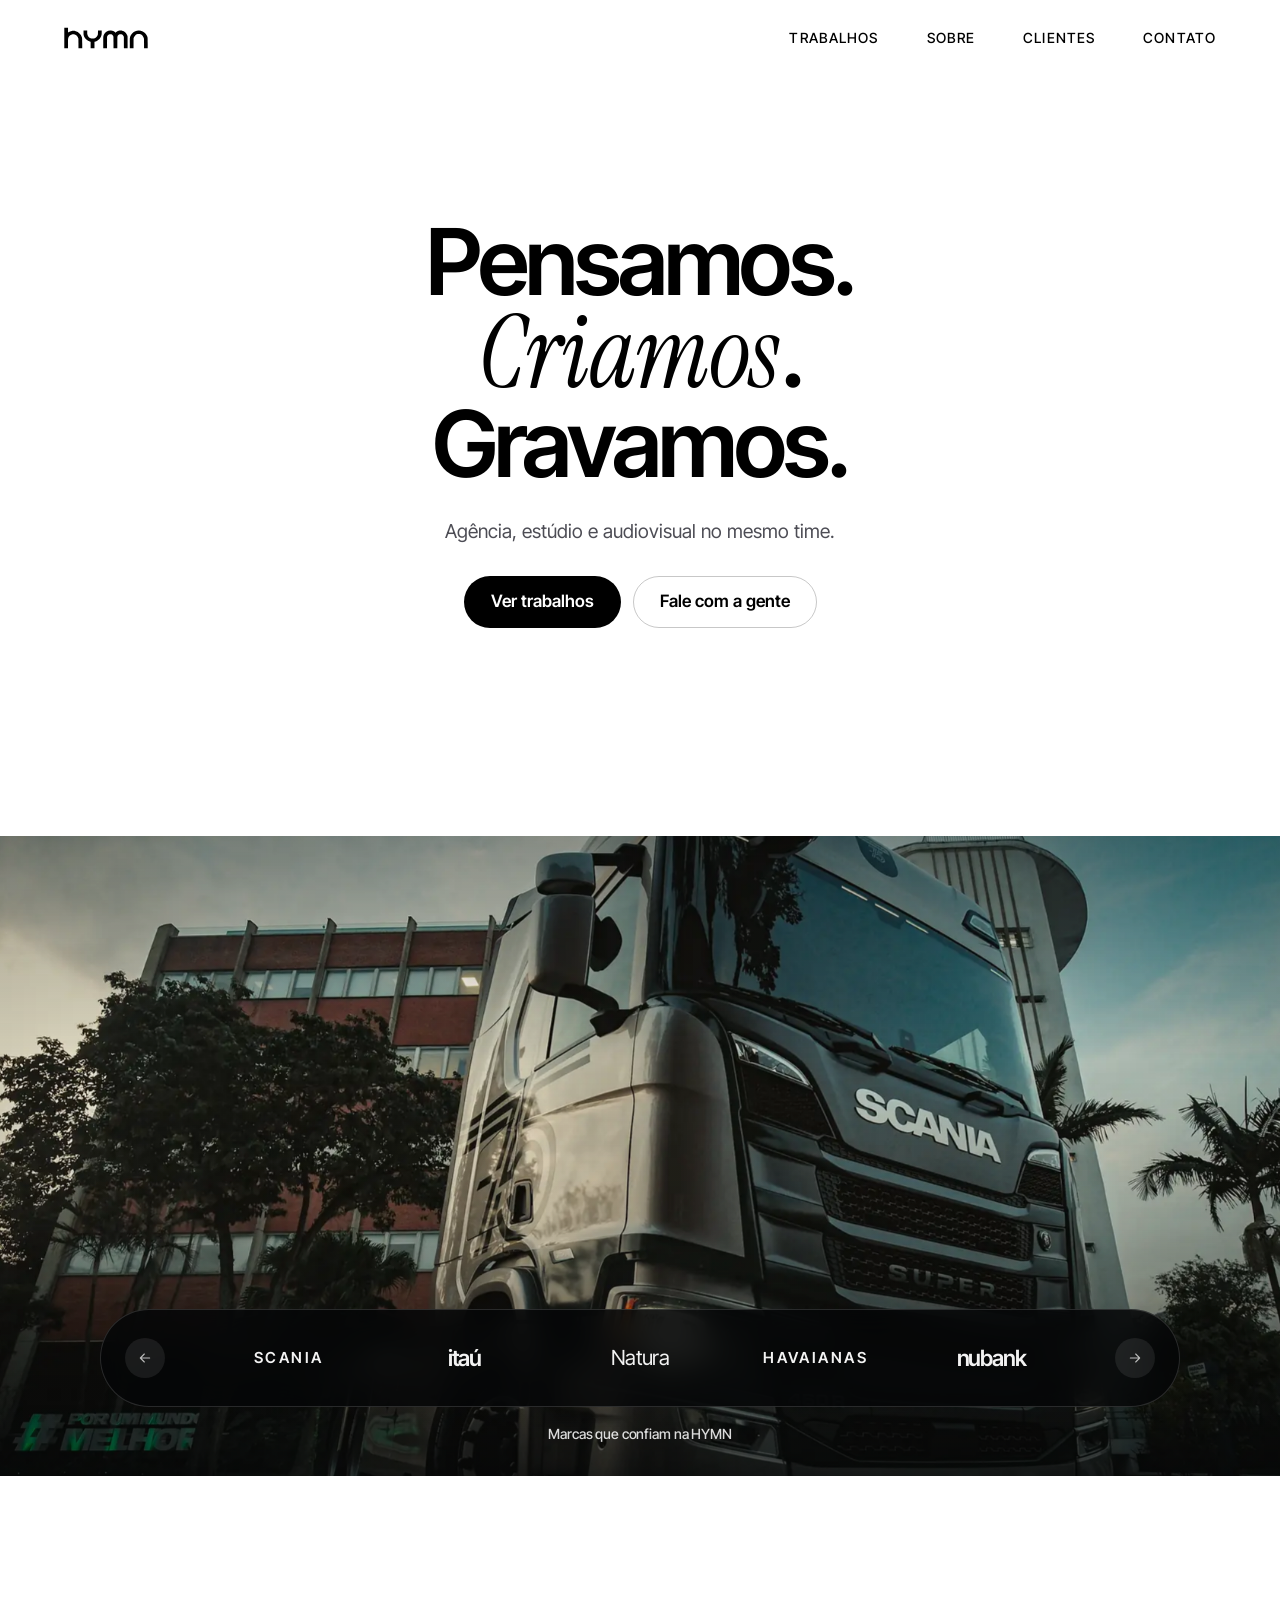
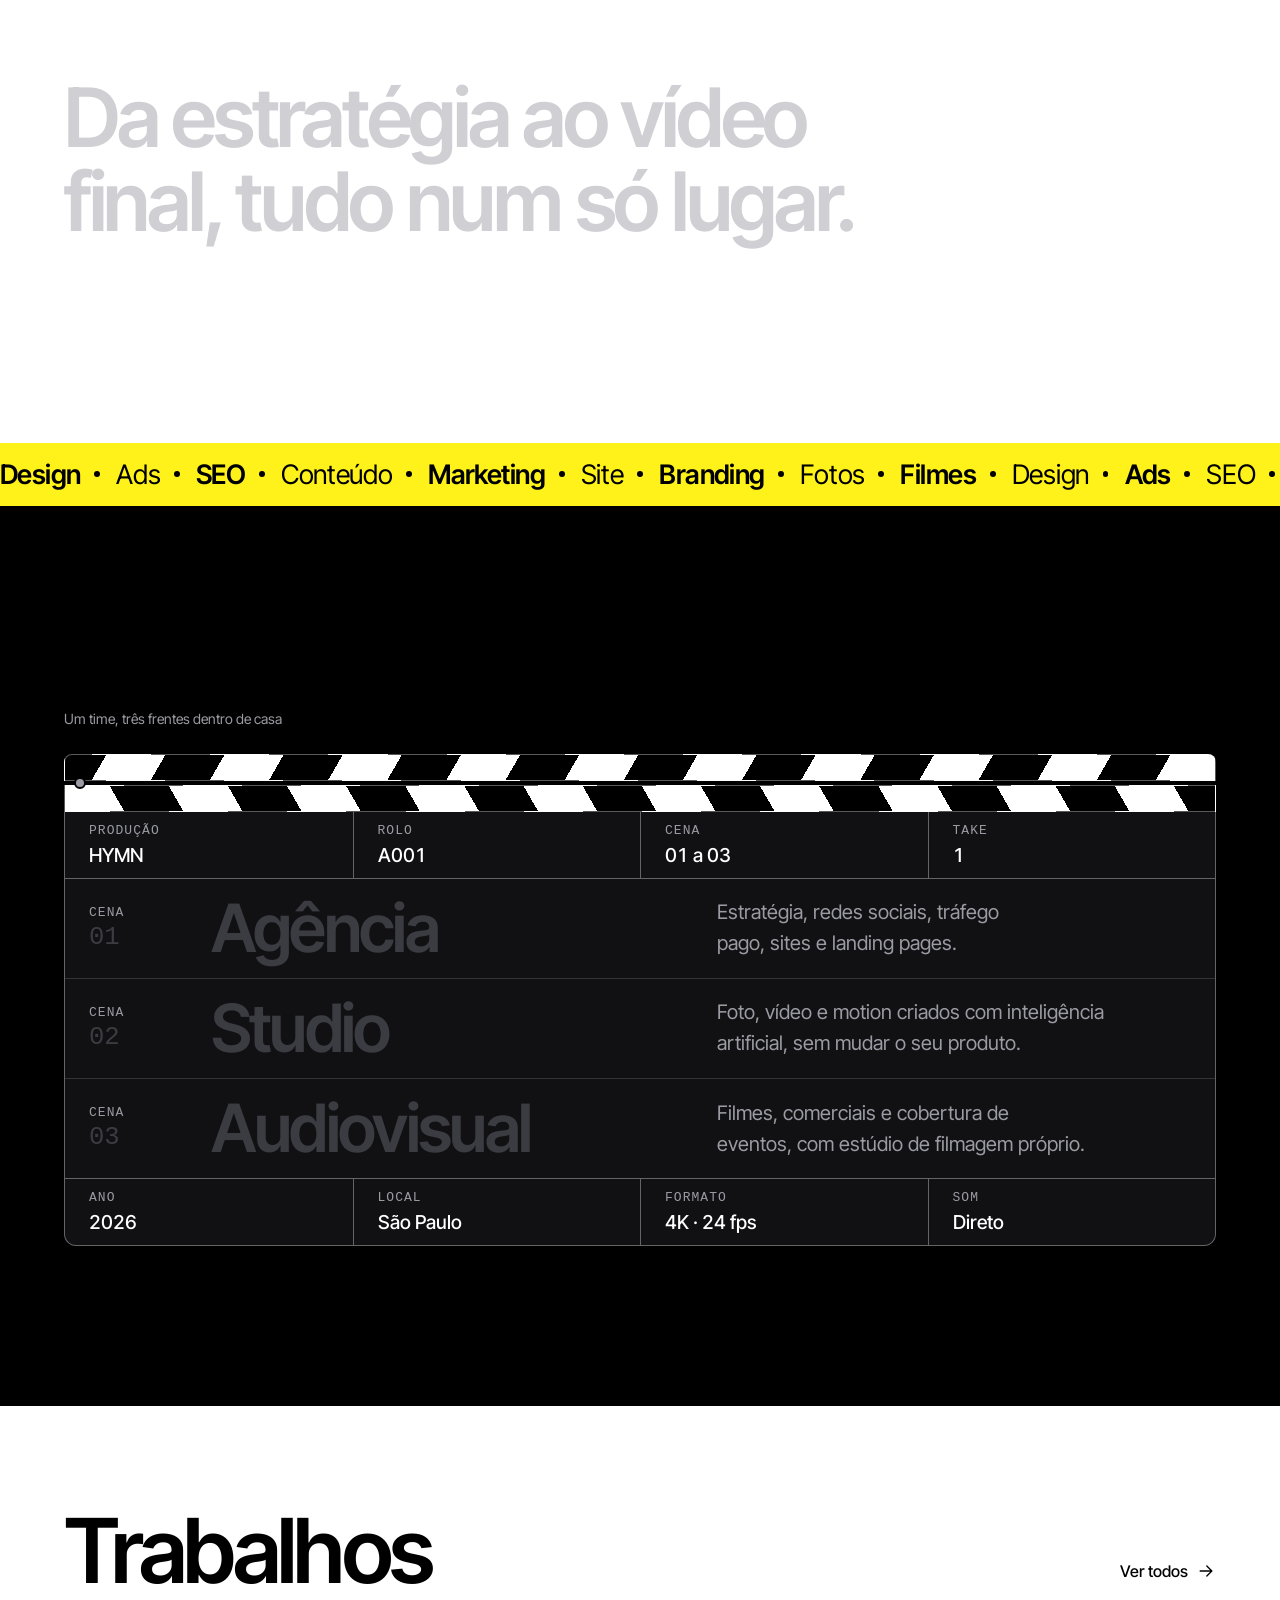
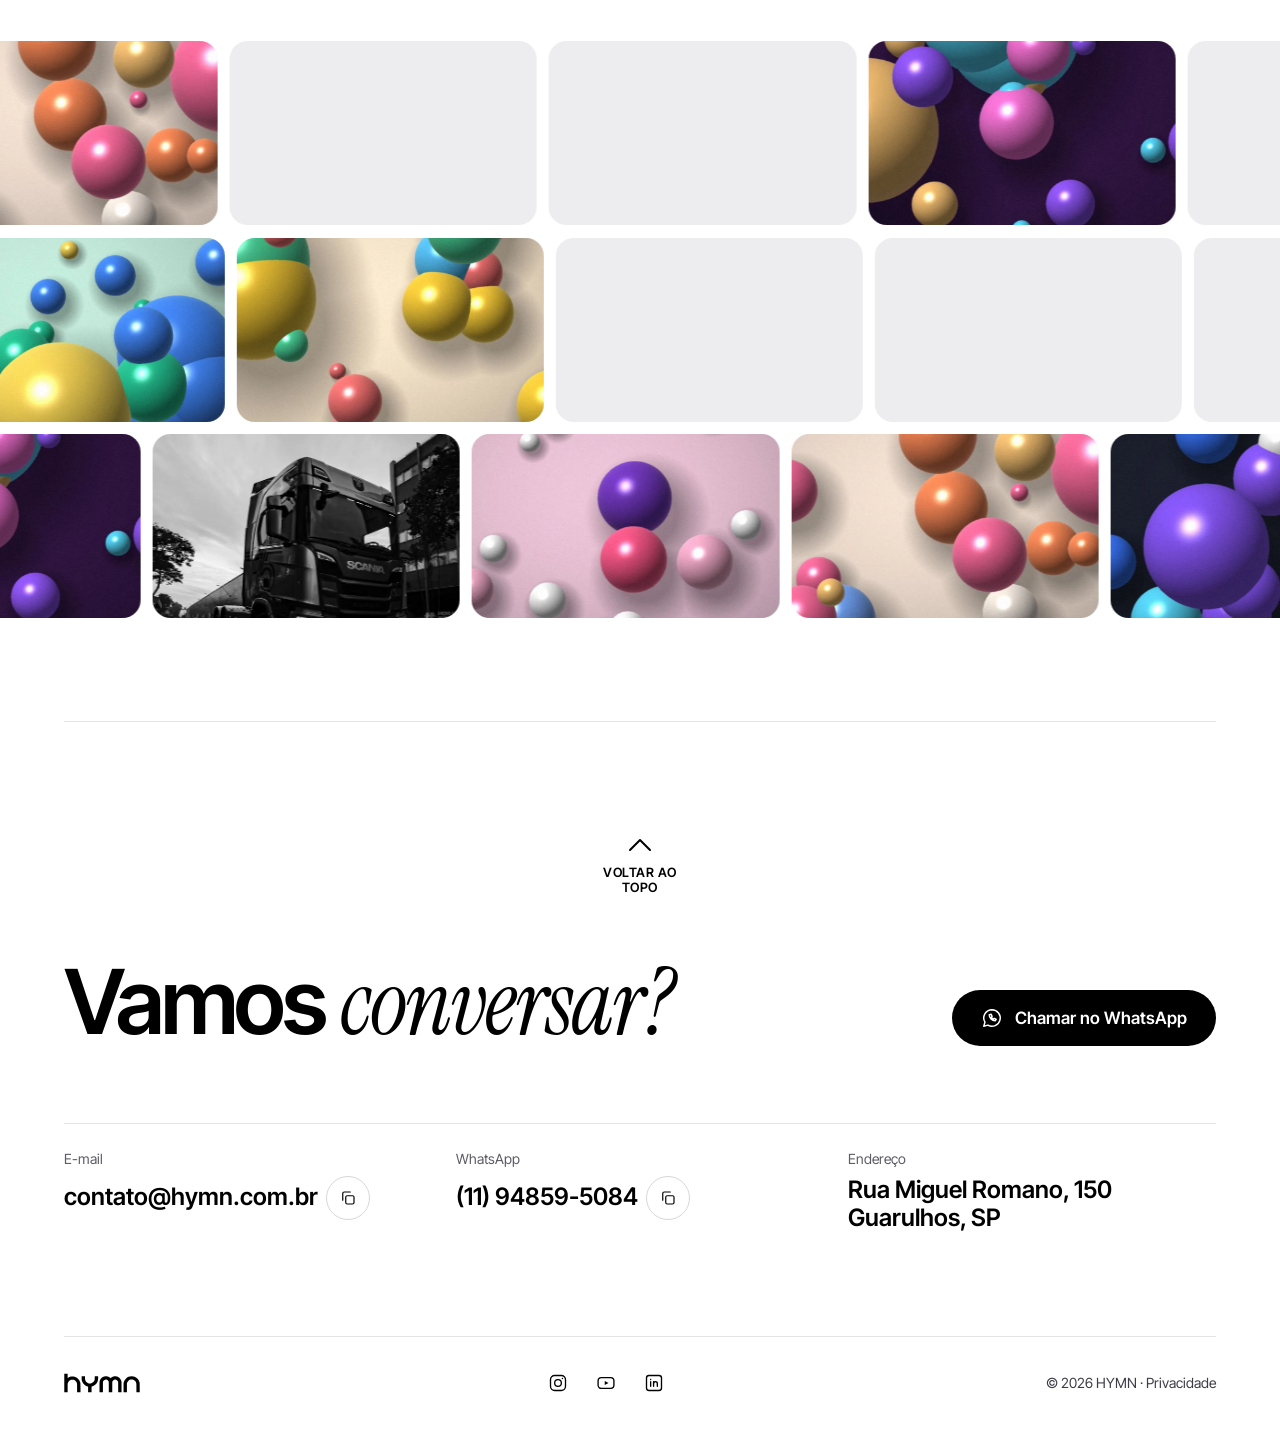
==== commit 345418aa: "Claquete com descrição em duas linhas Co-Authored-By: Claude Opus 5.5 <noreply@anthropic.com> Claude" ====
--- a/index.html
+++ b/index.html
@@ -287,6 +287,9 @@
   .frente { padding-block: clamp(10px, 2svh, 24px); }
   .frente h3 { font-size: clamp(2.4rem, min(5.2vw, 8.6svh), 5.25rem); }
   .frente .cena b { font-size: clamp(1.2rem, min(2vw, 3.2svh), 1.75rem); }
+  .frente { grid-template-columns: clamp(64px, 7vw, 104px) minmax(0, 1fr) minmax(0, 1fr); }
+  .frente .selo { display: none; }
+  .frente p { max-width: 44ch; text-wrap: balance; }
 }
 </style>
 </head>
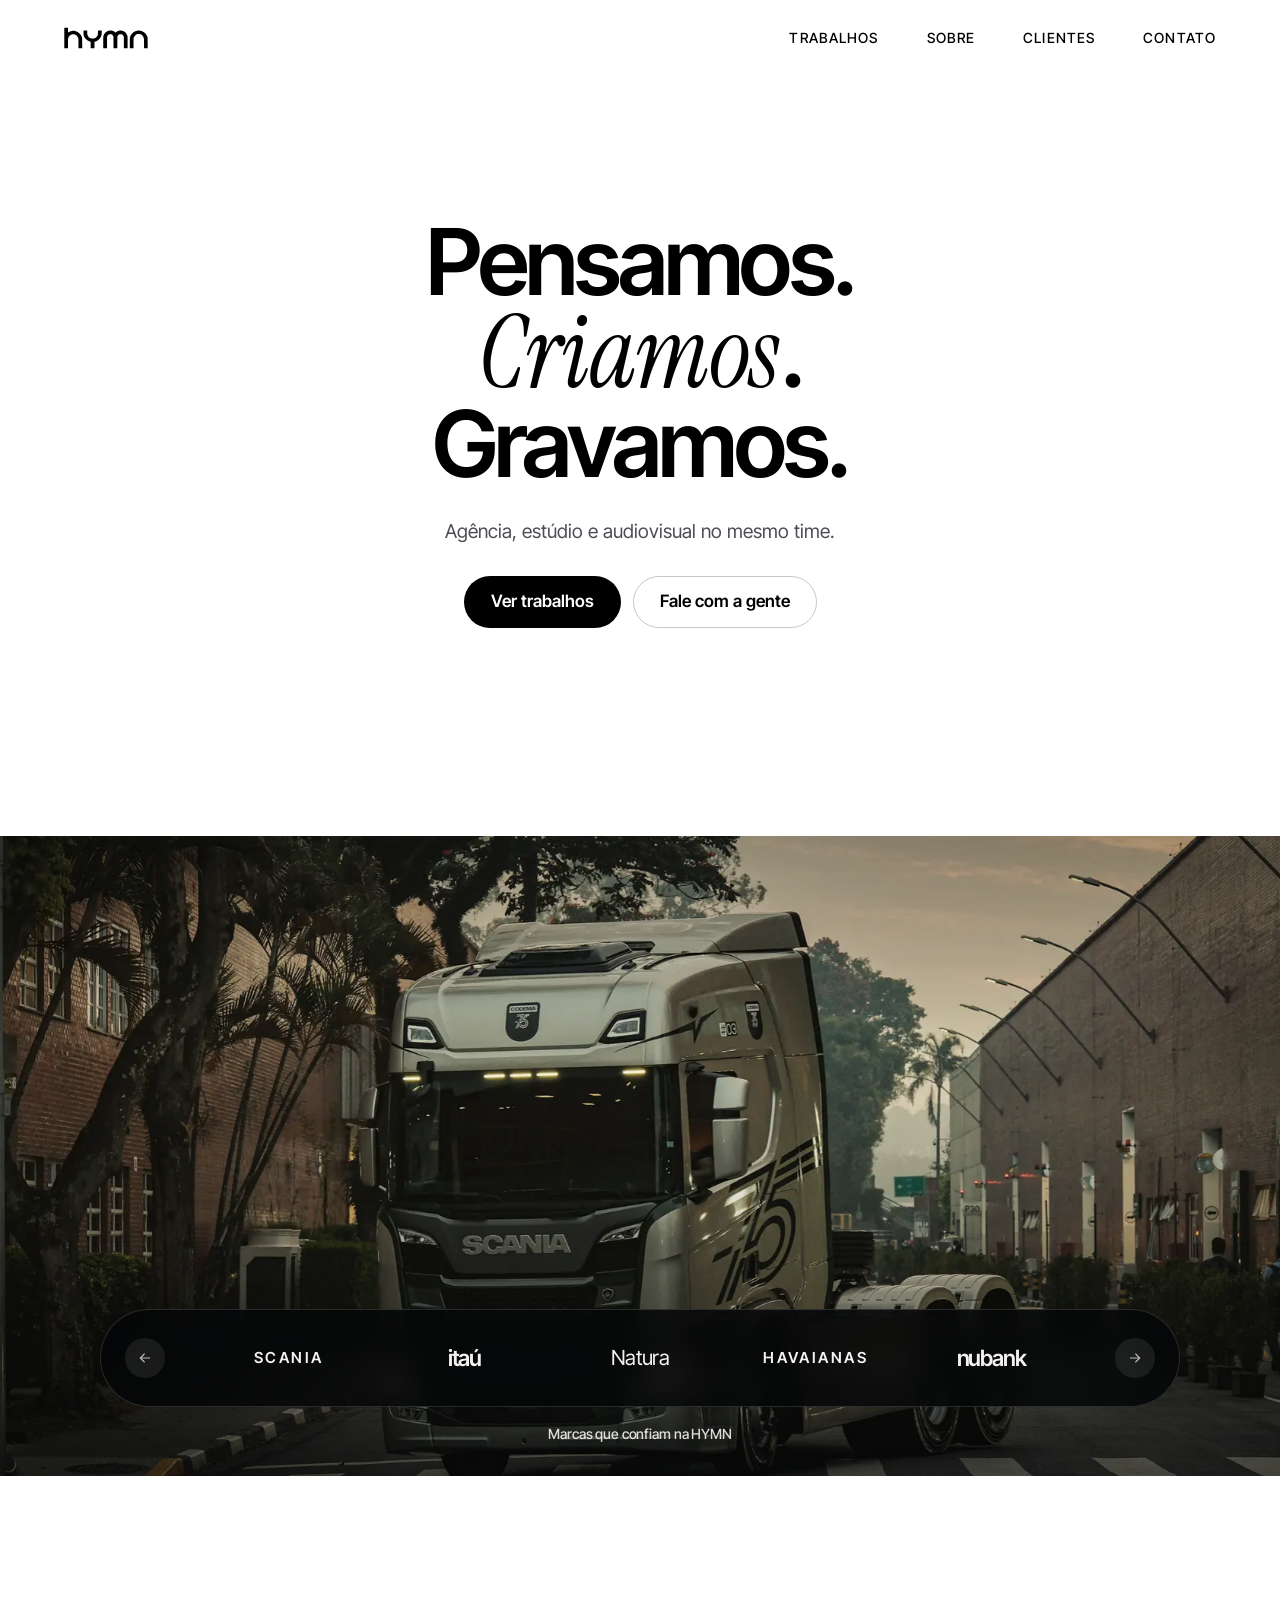
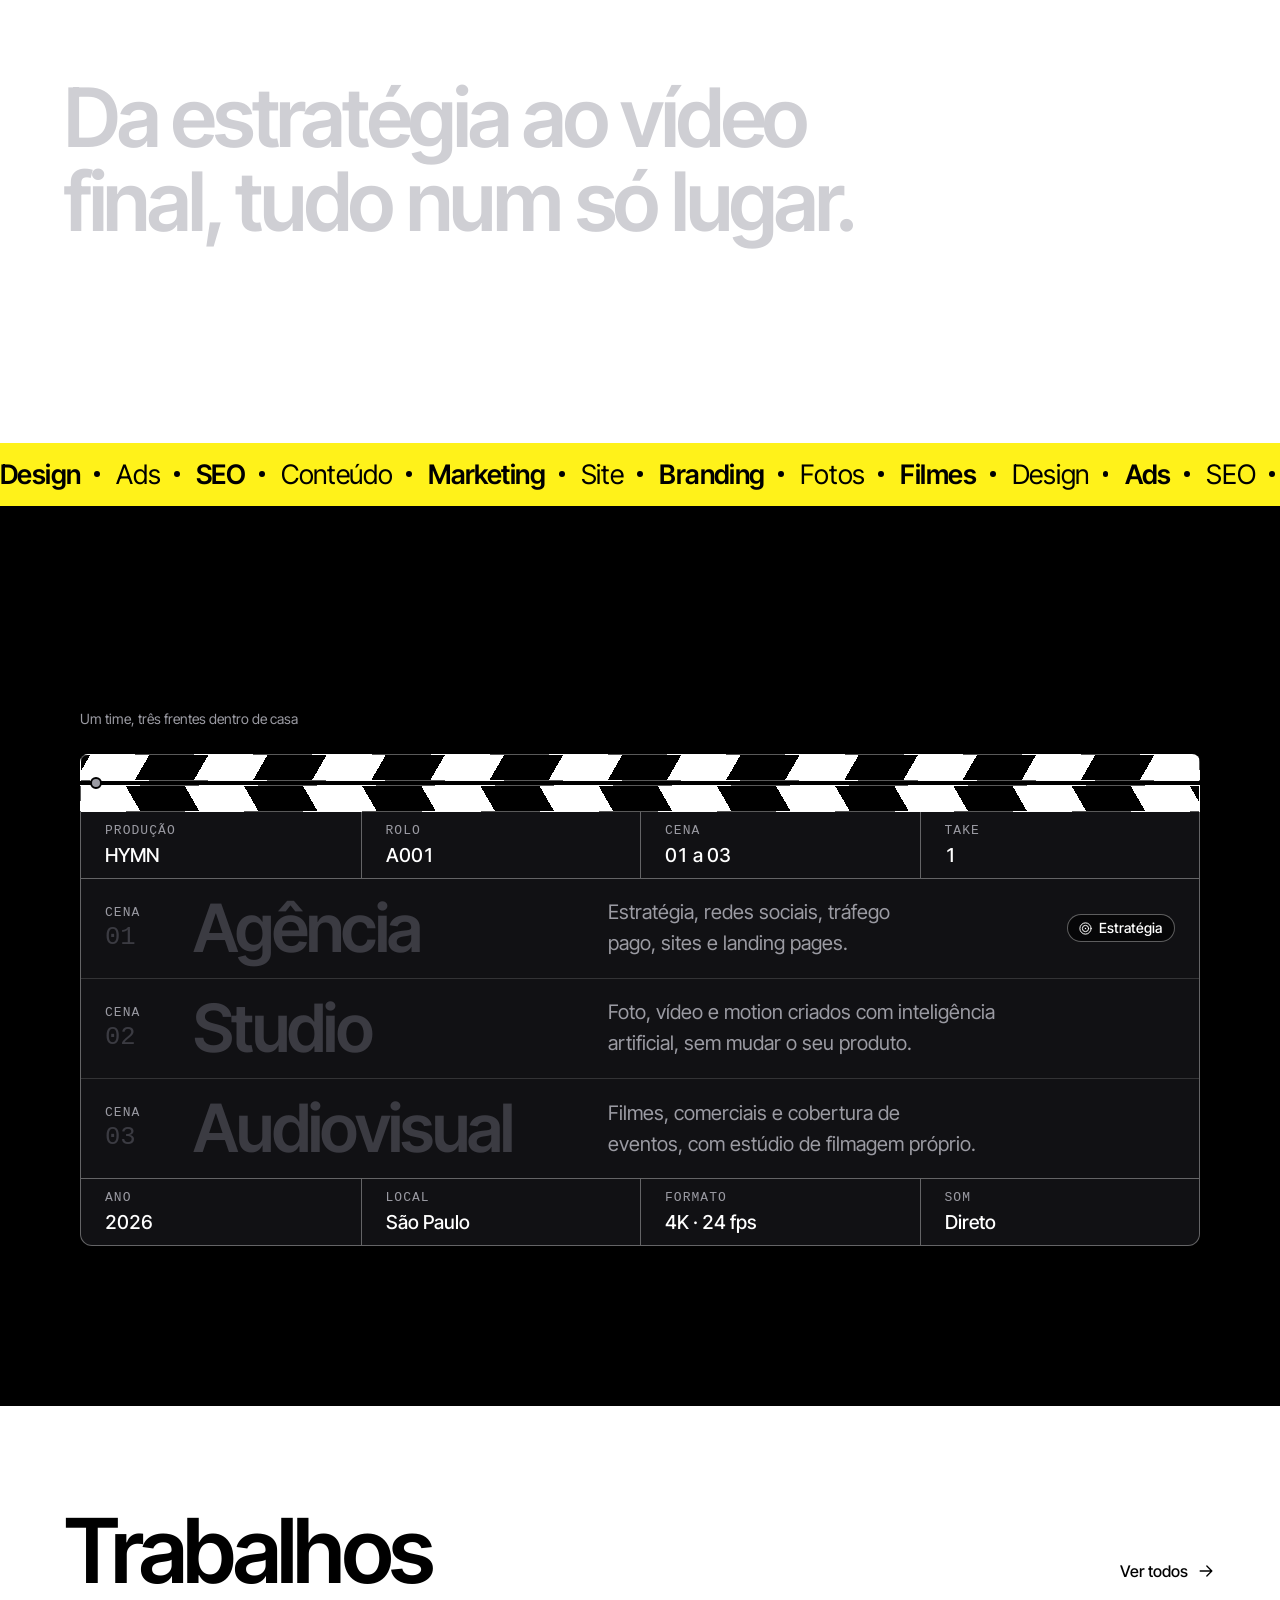
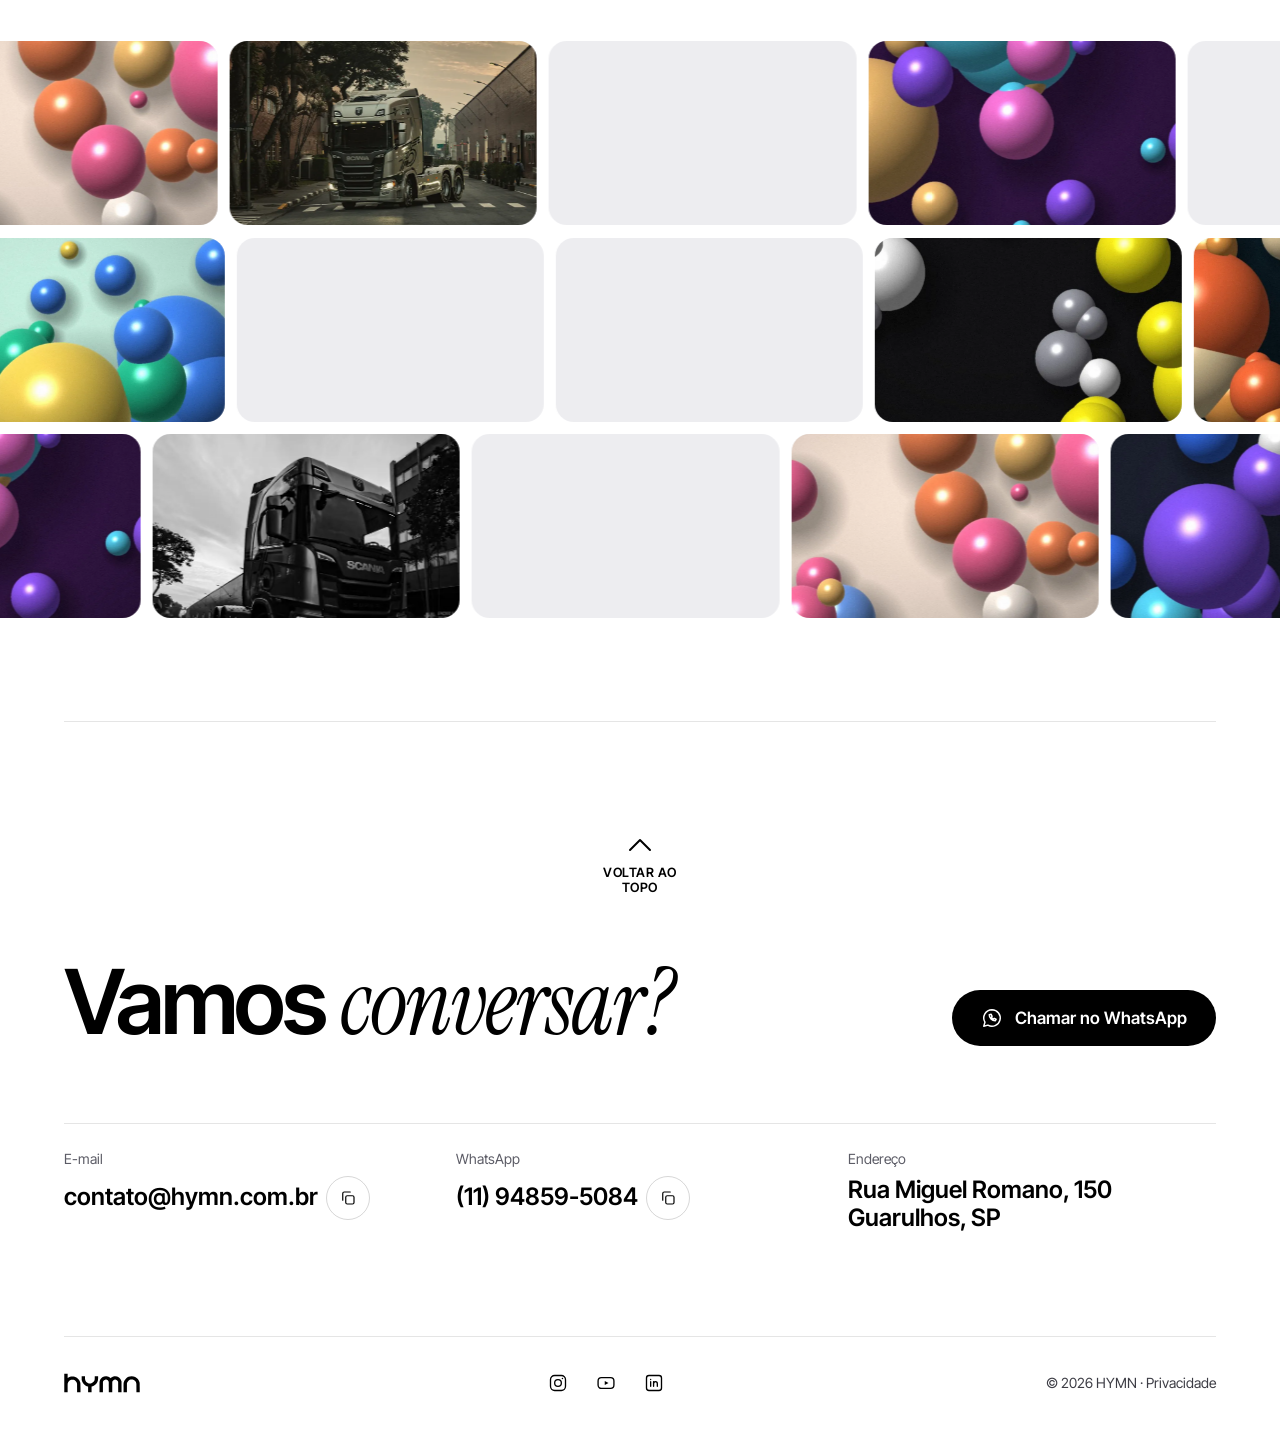
==== commit 9abae91f: "Claquete mais estreita com selo Co-Authored-By: Claude Opus 5.5 <noreply@anthropic.com> Claude-Sessi" ====
--- a/index.html
+++ b/index.html
@@ -285,11 +285,11 @@
   .claq-barra { height: clamp(40px, 6.5svh, 70px); }
   .claq-campos > div { padding-block: clamp(8px, 1.3svh, 14px); }
   .frente { padding-block: clamp(10px, 2svh, 24px); }
-  .frente h3 { font-size: clamp(2.4rem, min(5.2vw, 8.6svh), 5.25rem); }
+  .frente h3 { font-size: clamp(2.4rem, min(5.2vw, 8.6svh), 4.75rem); }
   .frente .cena b { font-size: clamp(1.2rem, min(2vw, 3.2svh), 1.75rem); }
-  .frente { grid-template-columns: clamp(64px, 7vw, 104px) minmax(0, 1fr) minmax(0, 1fr); }
-  .frente .selo { display: none; }
-  .frente p { max-width: 44ch; text-wrap: balance; }
+  .frentes3 > .rotulo3, .frentes3 > .claquete { width: min(100%, 1120px); margin-inline: auto; }
+  .frente { grid-template-columns: clamp(56px, 5vw, 80px) minmax(0, 0.95fr) minmax(0, 1fr) 8.25rem; gap: 24px; }
+  .frente p { max-width: 42ch; text-wrap: balance; }
 }
 </style>
 </head>
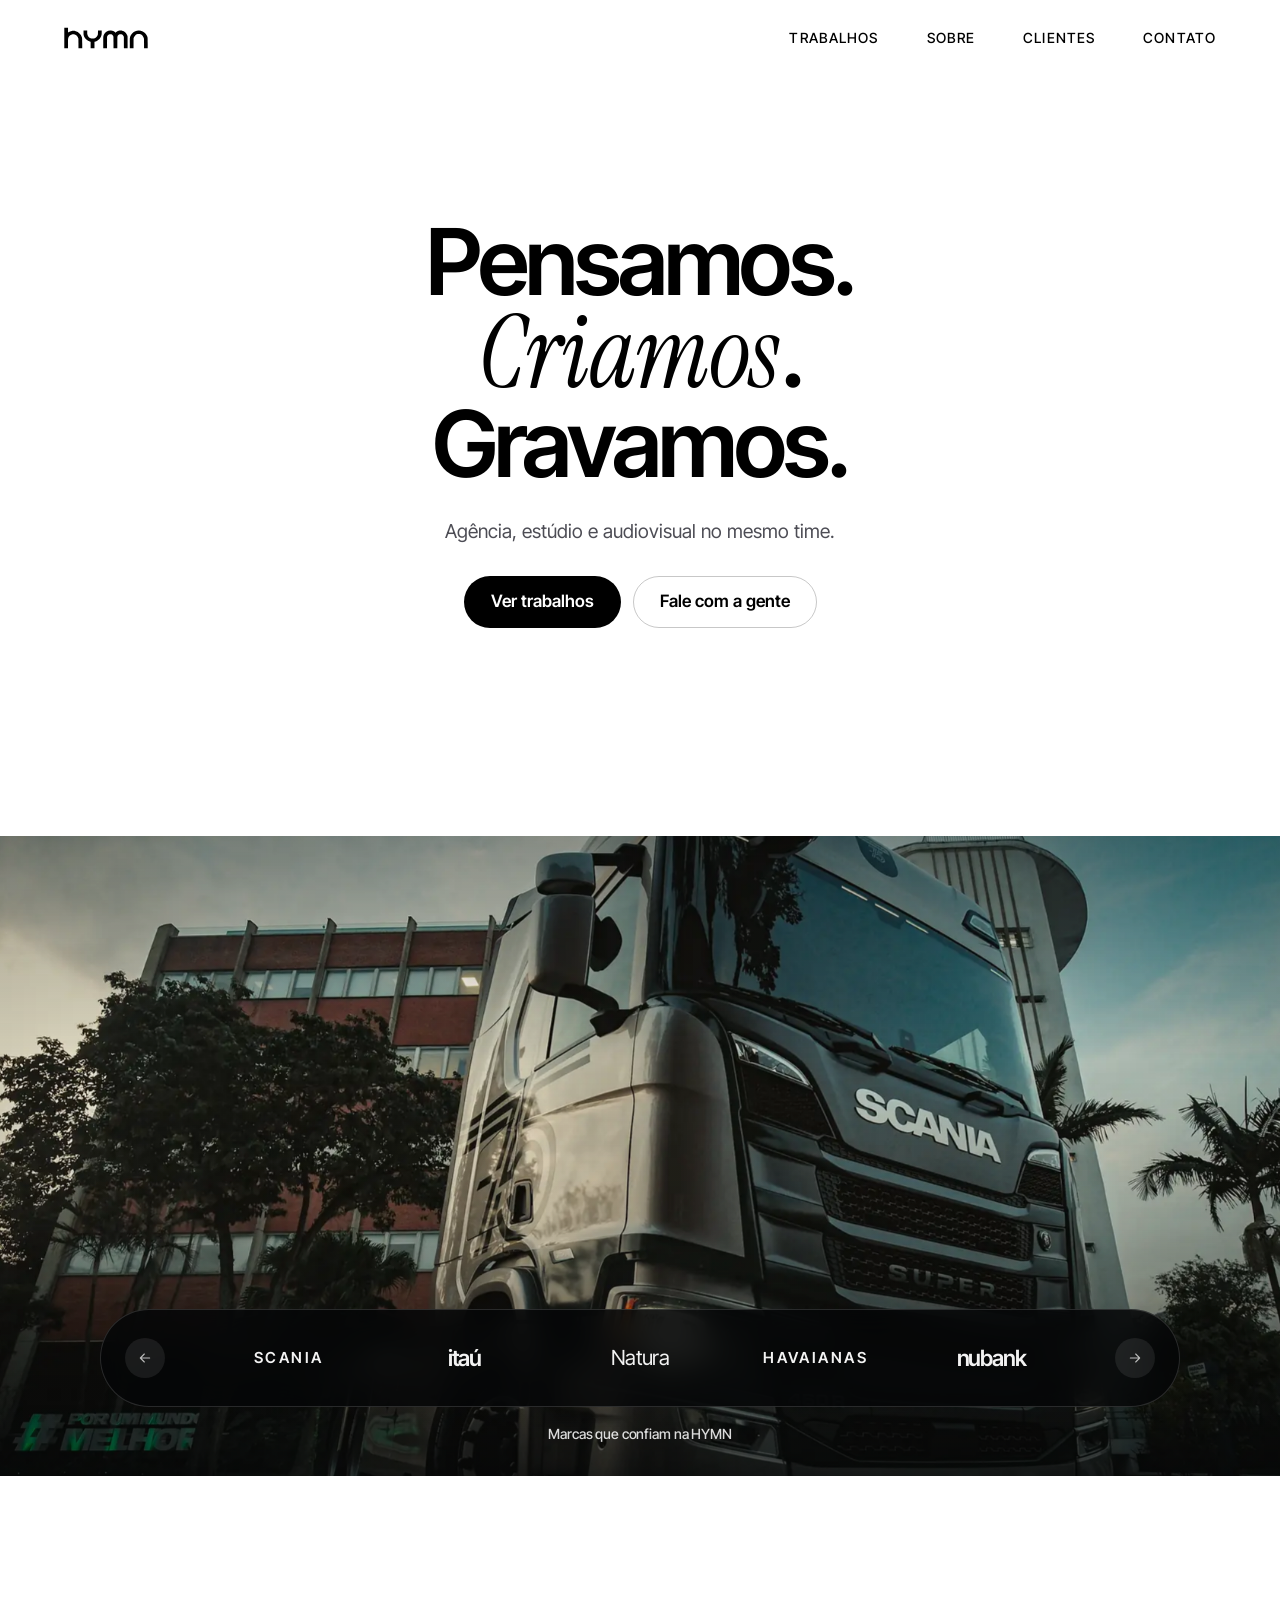
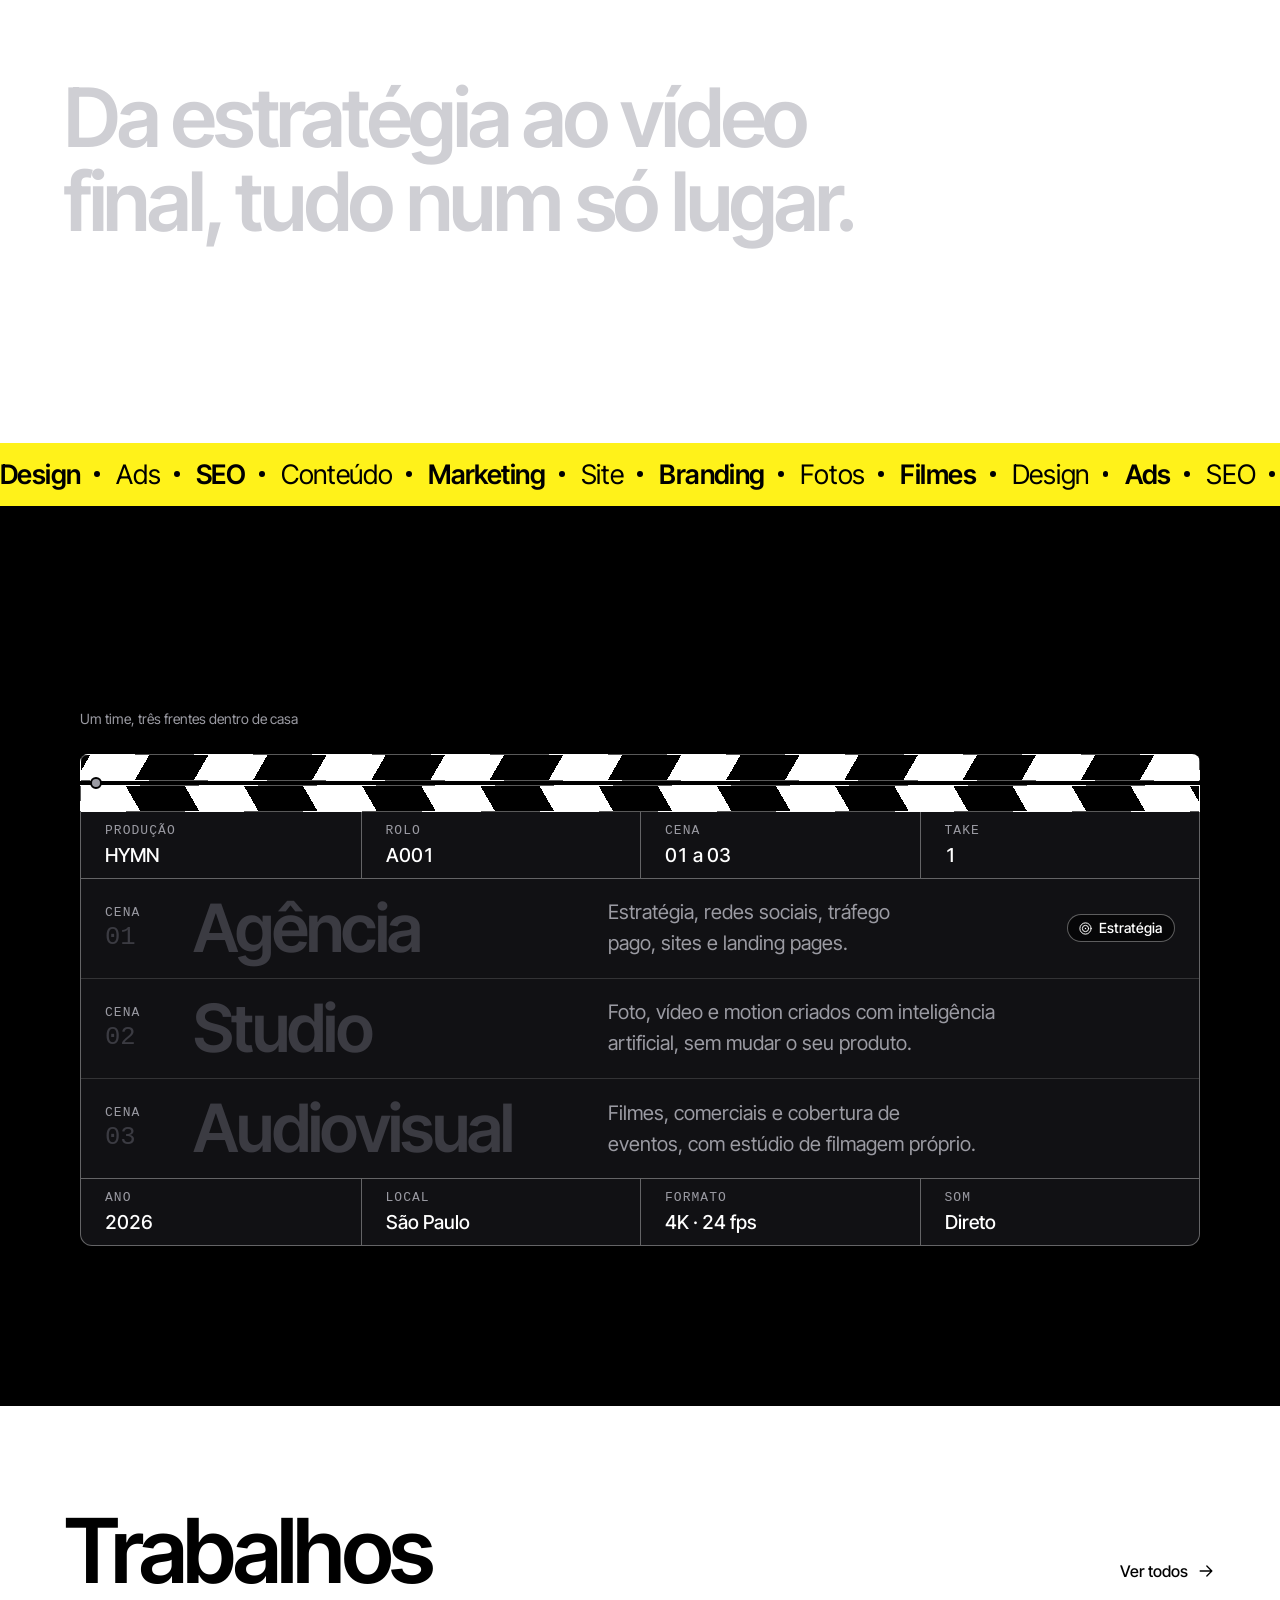
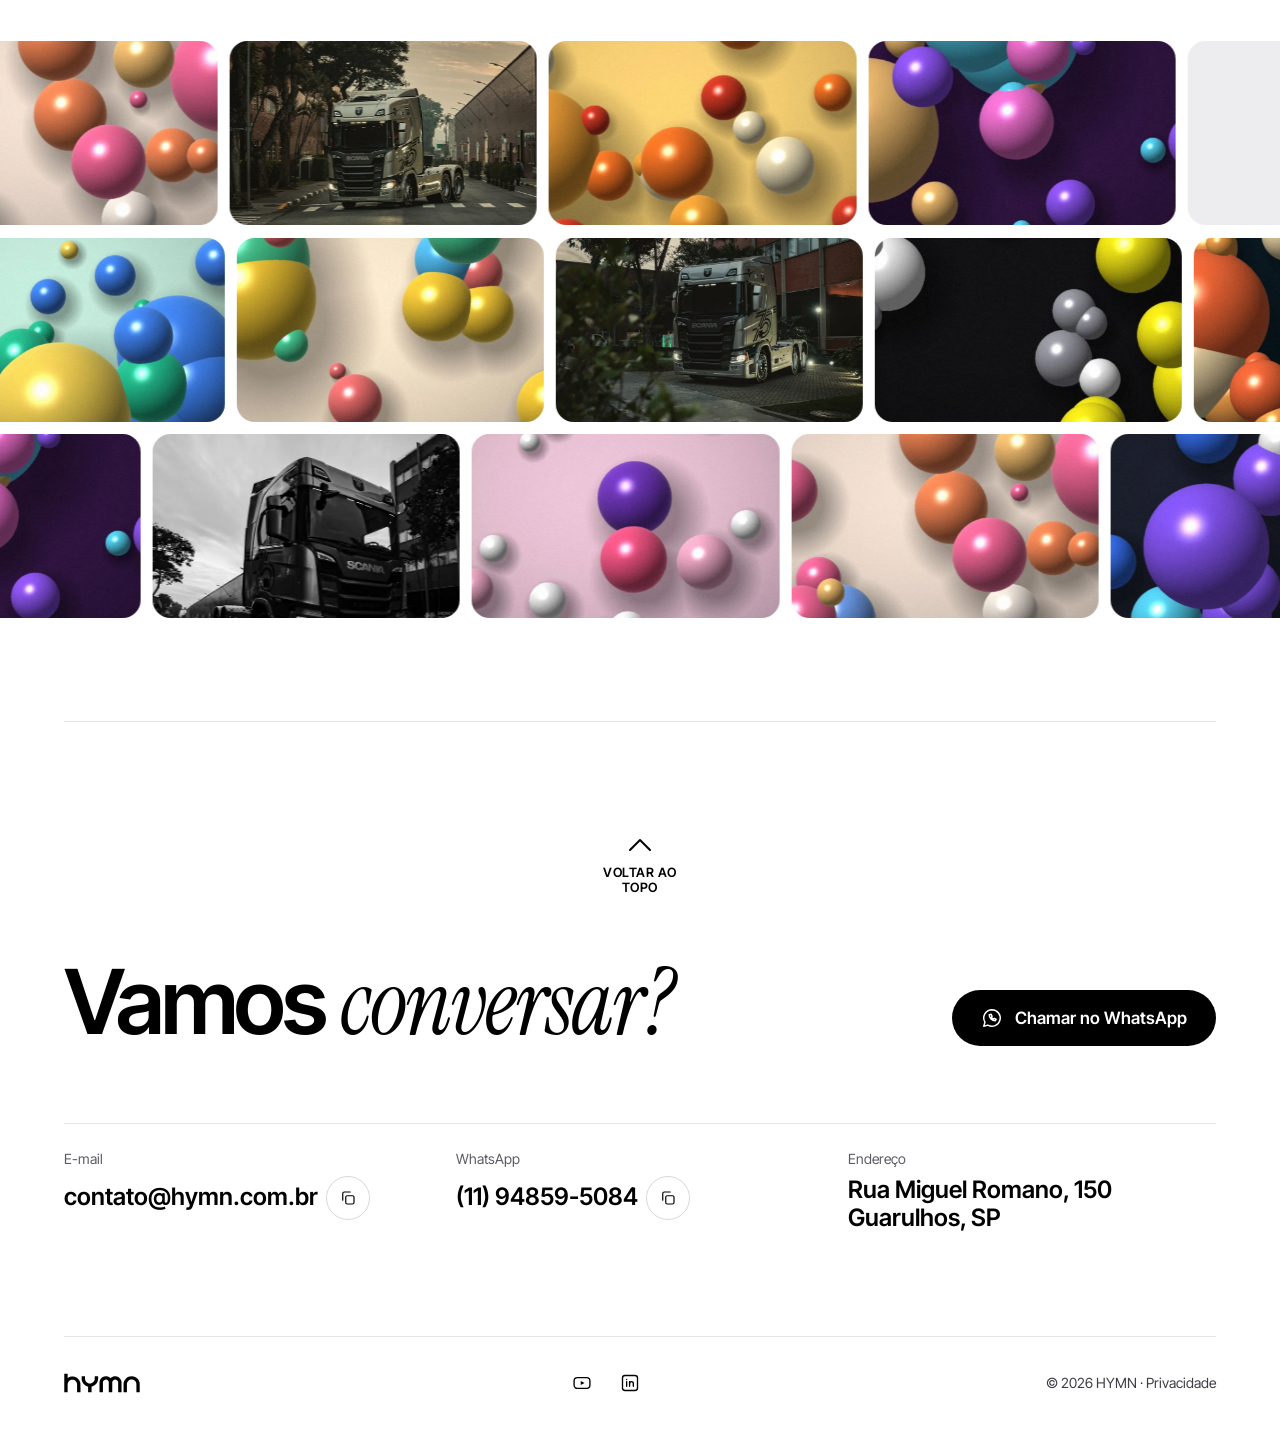
==== commit e8f71ace: "Celular com as cores da identidade Co-Authored-By: Claude Opus 5.5 <noreply@anthropic.com> Claude-Se" ====
--- a/index.html
+++ b/index.html
@@ -4,6 +4,7 @@
 <meta charset="utf-8">
 <meta name="viewport" content="width=device-width, initial-scale=1, viewport-fit=cover">
 <meta name="theme-color" content="#000000">
+<meta name="color-scheme" content="only dark">
 <title>HYMN | Agência, Studio e Audiovisual</title>
 <meta name="description" content="Agência criativa com estúdio e produtora dentro de casa.">
 <meta name="robots" content="noindex, nofollow">
@@ -14,7 +15,7 @@
 <link rel="stylesheet" href="componentes.css">
 <style>
 :root {
-  color-scheme: dark;
+  color-scheme: only dark;   
   --pg-fundo: var(--cor-preto);
   --pg-texto: var(--cor-branco);
   --pg-apoio: var(--cor-cinza);
@@ -58,7 +59,7 @@
 .menu-cel .rodape-menu { color: var(--pg-apoio); font-size: var(--tam-legenda); display: grid; gap: 4px; }
 .anima .menu-cel li { opacity: 0; transform: translateY(24px); }
 .anima .menu-cel.is-aberto li { opacity: 1; transform: none; transition: transform 600ms var(--pg-entrada), opacity 400ms ease; transition-delay: calc(80ms + var(--n) * 45ms); }
-.abertura3 { --foco: var(--cor-preto); position: relative; display: grid; place-items: center; min-height: calc(100svh - 64px); padding: calc(env(safe-area-inset-top, 0px) + 112px) var(--lateral-d) clamp(64px, 8vw, 112px) var(--lateral); background: #FFFFFF; color: var(--cor-preto); text-align: center; color-scheme: light; }
+.abertura3 { --foco: var(--cor-preto); position: relative; display: grid; place-items: center; min-height: calc(100svh - 64px); padding: calc(env(safe-area-inset-top, 0px) + 112px) var(--lateral-d) clamp(64px, 8vw, 112px) var(--lateral); background: #FFFFFF; color: var(--cor-preto); text-align: center; color-scheme: only light; }
 .abertura3 .conteudo { display: grid; justify-items: center; gap: clamp(20px, 2.4vw, 32px); will-change: transform, opacity; }
 .titulo3 { font: var(--peso-titulo) clamp(3rem, 7.2vw, 6rem)/0.95 var(--fonte-texto); letter-spacing: -0.04em; }
 .titulo3 .linha { display: block; overflow: hidden; padding: 0 0.08em 0.1em; margin-bottom: -0.1em; }
@@ -80,7 +81,7 @@
 .btn { transition: transform 160ms var(--pg-entrada), background-color var(--dur-rapida) ease; }
 .btn:active { transform: scale(0.97); }
 .topo3 .marca .logo-preto { display: none; }
-.topo3.is-claro { --foco: var(--cor-preto); color: var(--cor-preto); }
+.topo3.is-claro { --foco: var(--cor-preto); color: var(--cor-preto); color-scheme: only light; }
 .topo3.is-claro .marca .logo-branco { display: none; }
 .topo3.is-claro .marca .logo-preto { display: block; }
 .topo3.is-claro.is-rolado { background: #FFFFFF; box-shadow: 0 1px 0 rgb(0 0 0 / 8%); }
@@ -114,6 +115,7 @@
 @media (min-width: 1024px) { .marcas3 { left: 0; right: 0; margin-inline: auto; width: min(1080px, 100% - 2 * var(--margem)); } }
 .frentes3 { padding-bottom: var(--secao); }
 .frentes3 .rotulo3 { font-size: var(--tam-legenda); color: var(--pg-apoio); margin-bottom: var(--esp-5); }
+@media (prefers-color-scheme: dark) { :root { color-scheme: only dark; } }
 .claquete { --l: clamp(30px, 5vw, 72px); --abre: -4deg; }
 .claq-barra { position: relative; height: clamp(48px, 6vw, 80px); }
 .claq-barra .vara { position: absolute; left: 0; right: 0; height: calc(50% - 2px); border: var(--borda) solid var(--cor-linha-forte); }
@@ -140,7 +142,7 @@
 .frente.is-ativa p { color: var(--pg-texto); }
 .frente .selo { justify-self: end; opacity: 0; transition: opacity 300ms ease; }
 .frente.is-ativa .selo { opacity: 1; }
-.faixa3 { overflow: hidden; padding-block: clamp(12px, 1.4vw, 18px); background: var(--cor-amarelo); color: var(--cor-preto); }
+.faixa3 { overflow: hidden; padding-block: clamp(12px, 1.4vw, 18px); background: var(--cor-amarelo); color: var(--cor-preto); color-scheme: only light; }
 .trilho { display: flex; width: max-content; gap: 0; will-change: transform; }
 .anima .trilho { animation: corre-faixa var(--dur-faixa, 60s) linear infinite; }
 .faixa3:not(.is-visivel) .trilho { animation-play-state: paused; }
@@ -148,7 +150,7 @@
 .trilho span { display: flex; align-items: center; white-space: nowrap; font: var(--peso-titulo) clamp(1.15rem, 2.1vw, 1.75rem)/1 var(--fonte-texto); letter-spacing: -0.02em; padding-right: 0.6em; }
 .trilho span::after { content: ""; width: 0.22em; height: 0.22em; border-radius: 50%; background: var(--cor-preto); margin-left: 0.5em; }
 .trilho span:nth-child(even) { font-weight: var(--peso-texto); letter-spacing: -0.01em; }
-.frase3 { padding-block: clamp(96px, 16vw, 200px); background: #FFFFFF; color: var(--cor-preto); color-scheme: light; }   
+.frase3 { padding-block: clamp(96px, 16vw, 200px); background: #FFFFFF; color: var(--cor-preto); color-scheme: only light; }   
 .frase3 p { font: var(--peso-titulo) clamp(2.2rem, 6.4vw, 5.8rem)/1.02 var(--fonte-texto); letter-spacing: -0.04em; max-width: 17ch; }
 .frase3 .p { transition: color 200ms linear; }
 .anima .frase3 .p { color: #CFCFD4; }
@@ -160,7 +162,7 @@
 .link3 { display: inline-flex; align-items: center; gap: var(--esp-2); min-height: var(--toque-min); font: var(--peso-medio) var(--tam-ui)/1 var(--fonte-texto); white-space: nowrap; }
 .link3 .ic { transition: transform var(--dur-media) var(--pg-entrada); }
 .link3:hover .ic { transform: translateX(4px); }
-.trabalhos3 { --foco: var(--cor-preto); padding-block: var(--secao); background: #FFFFFF; color: var(--cor-preto); color-scheme: light; overflow: hidden; overflow: clip; }
+.trabalhos3 { --foco: var(--cor-preto); padding-block: var(--secao); background: #FFFFFF; color: var(--cor-preto); color-scheme: only light; overflow: hidden; overflow: clip; }
 .parede3 { --tela-l: clamp(260px, 24vw, 560px); display: grid; gap: 12px; }
 .fileira3 { display: flex; gap: 12px; width: max-content; will-change: transform; }
 .fileira3 + .fileira3 { margin-left: calc(var(--tela-l) * -0.5); }
@@ -182,7 +184,7 @@
 }
 html:not(.anima) .parede3 { overflow-x: auto; padding-bottom: var(--esp-3); }
 html:not(.anima) .fileira3 { margin-left: 0 !important; transform: none !important; }
-.contato3 { background: #FFFFFF; color: var(--cor-preto); color-scheme: light; }
+.contato3 { background: #FFFFFF; color: var(--cor-preto); color-scheme: only light; }
 .painel3 { --foco: var(--cor-preto); padding-bottom: calc(env(safe-area-inset-bottom, 0px) + var(--esp-6)); }
 .painel3 .topo-contato { display: grid; grid-template-columns: minmax(0, 1fr) auto; align-items: end; gap: var(--esp-6); padding-top: var(--secao); border-top: var(--borda) solid rgb(0 0 0 / 10%); }
 .painel3 h2 { font: var(--peso-titulo) clamp(2.6rem, 7vw, 6rem)/0.95 var(--fonte-texto); letter-spacing: -0.04em; }
@@ -218,6 +220,7 @@
 .video3 .tela p { position: absolute; inset: 0; display: grid; place-items: center; text-align: center; padding: var(--esp-5); font-size: var(--tam-ui); color: var(--pg-texto); }
 .video3 .barra-video { display: flex; justify-content: space-between; align-items: center; gap: var(--esp-4); padding: var(--esp-4) var(--esp-5); font-size: var(--tam-legenda); color: var(--pg-apoio); }
 @media (max-width: 860px) {
+  .frentes3 .rotulo3 { display: none; }   
   .topo3 nav { display: none; }
   .btn-menu3 { display: inline-flex; align-items: center; }
   .abertura3 { min-height: min(72svh, 640px); padding-top: calc(env(safe-area-inset-top, 0px) + 128px); padding-bottom: var(--esp-8); }
@@ -257,7 +260,7 @@
   .filme3 .quadro3 img, .filme3 video { object-position: var(--fxc, var(--fx, 50%)) var(--fy, 58%); }
   .filme3 .corte { transform-origin: var(--fxc, var(--fx, 50%)) var(--fy, 58%); }
   .marcas3 { left: 20px; right: 20px; bottom: 20px; gap: 14px; }
-  .marcas3 h2 { order: 0; font-size: 13.5px; color: #FFFFFF; }   
+  .marcas3 h2 { font-size: 13.5px; }
   .pilula3 { --por-vez: 3; gap: 12px; padding: 16px; -webkit-backdrop-filter: none; backdrop-filter: none; }
   .seta3 { display: none; }
   .vitrine3 { gap: 16px; padding: 0 12px; }
@@ -482,8 +485,7 @@
       <footer class="rodape3">
         <span class="marca"><img src="assets/logo-preto.svg" alt="HYMN"></span>
         <span class="redes">
-          <a href="https://www.instagram.com/" aria-label="Instagram"><svg class="ic"><use href="#i-instagram"/></svg></a>
-          <a href="https://www.youtube.com/" aria-label="YouTube"><svg class="ic"><use href="#i-youtube"/></svg></a>
+                    <a href="https://www.youtube.com/@hymn6675" target="_blank" rel="noopener" aria-label="YouTube da HYMN"><svg class="ic"><use href="#i-youtube"/></svg></a>
           <a href="https://www.linkedin.com/" aria-label="LinkedIn"><svg class="ic"><use href="#i-linkedin"/></svg></a>
         </span>
         <span>© 2026 HYMN · Privacidade</span>
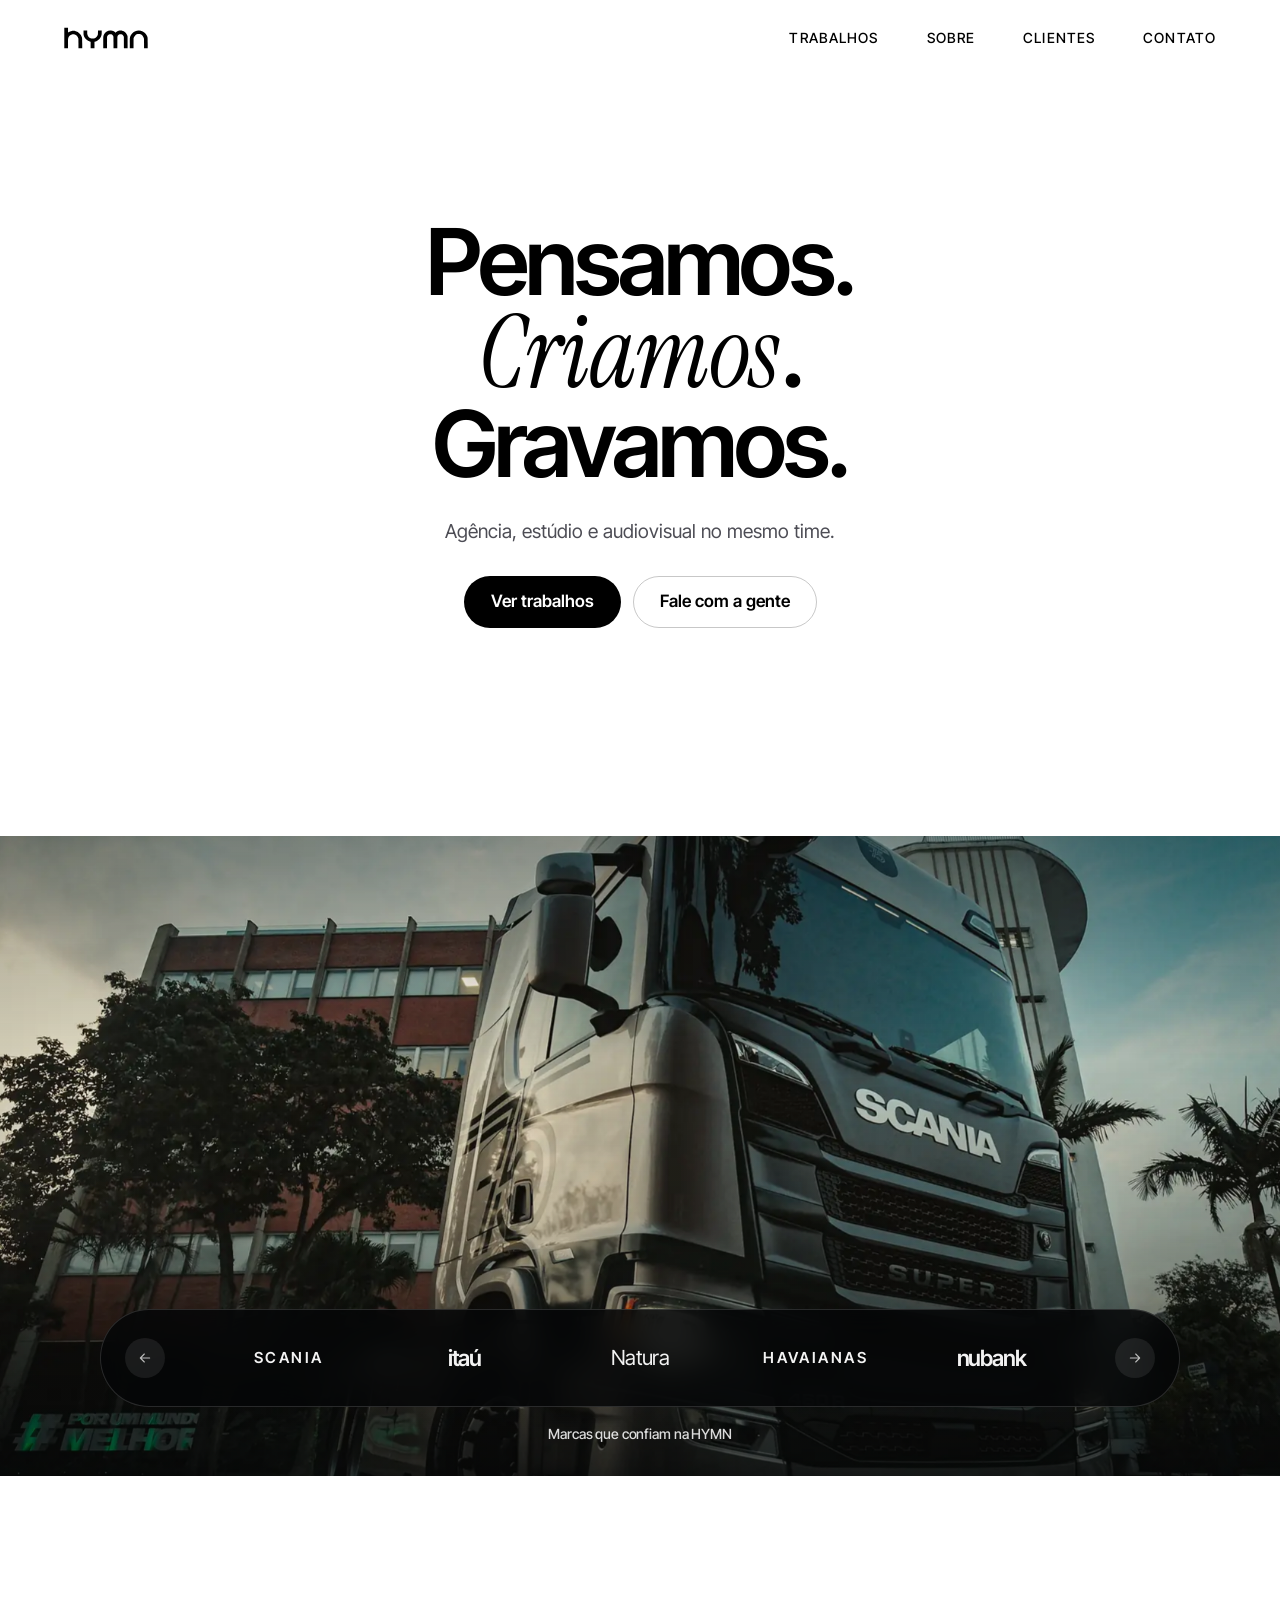
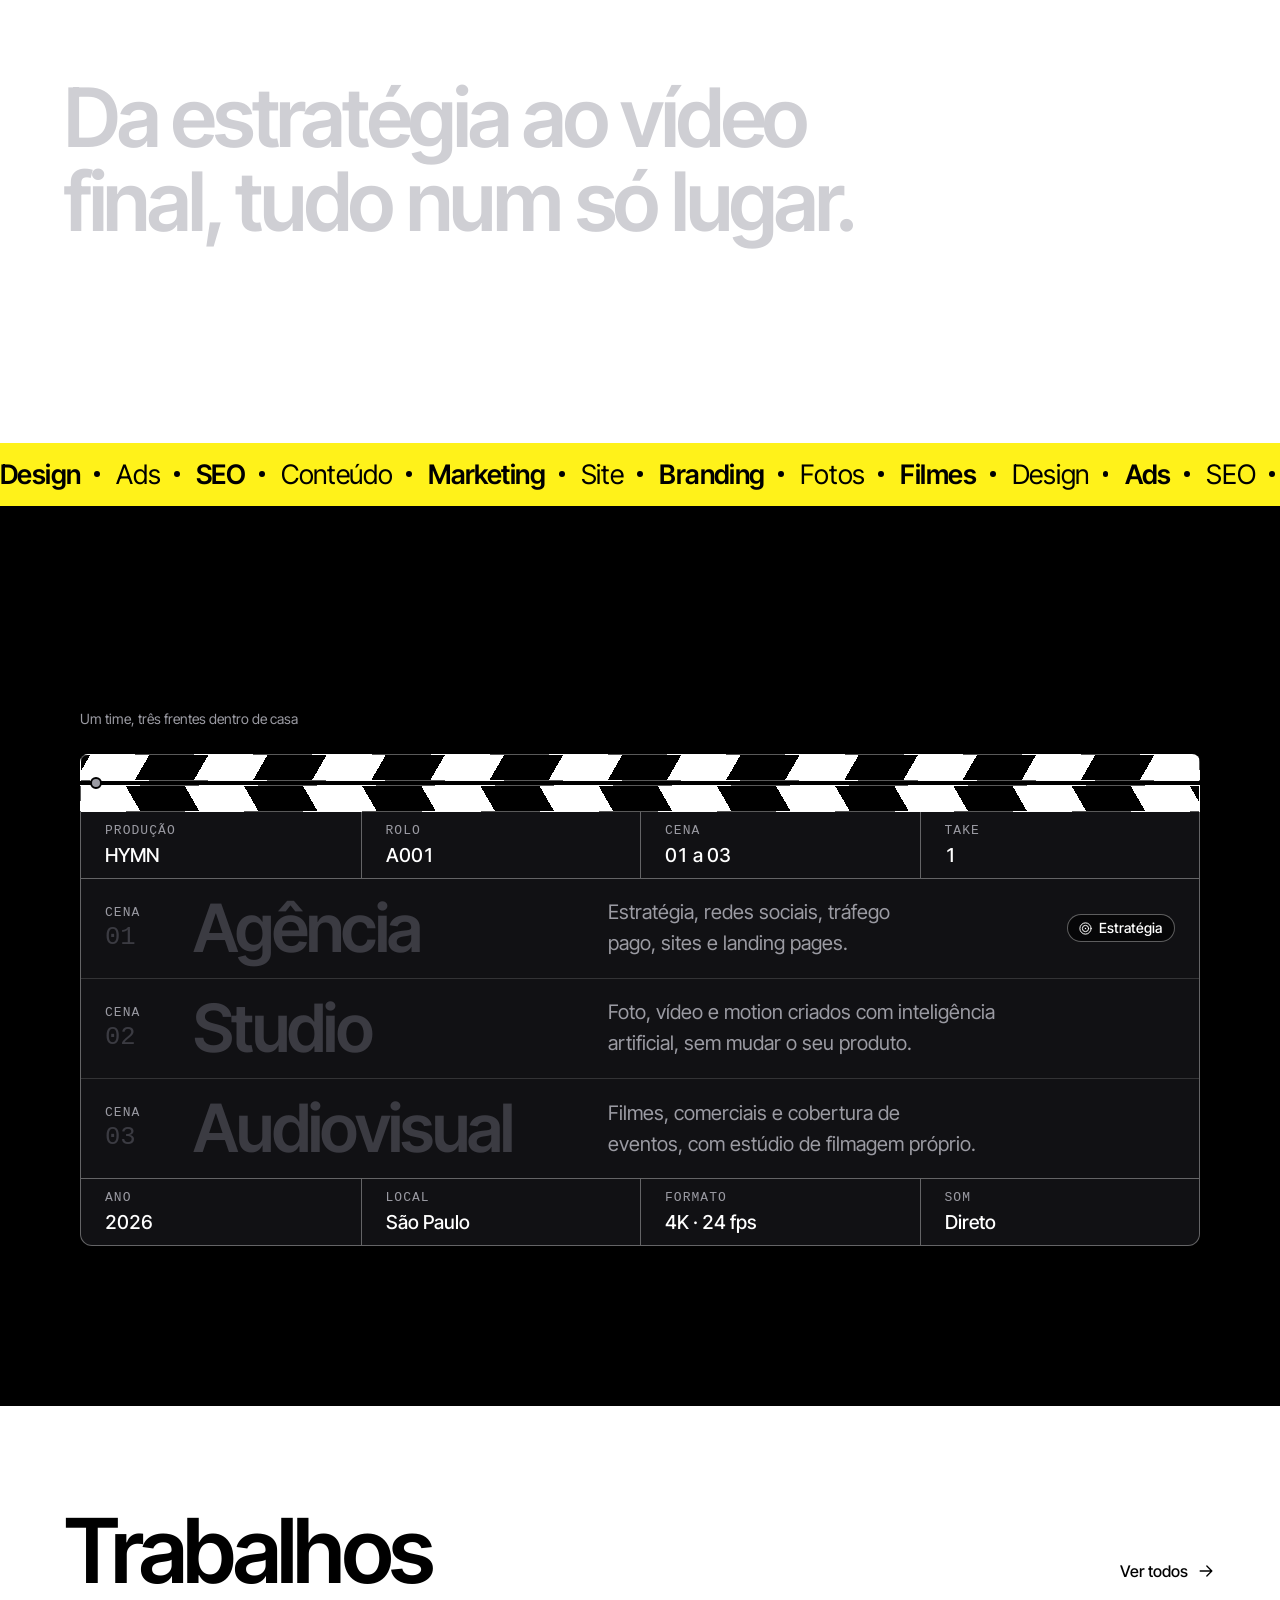
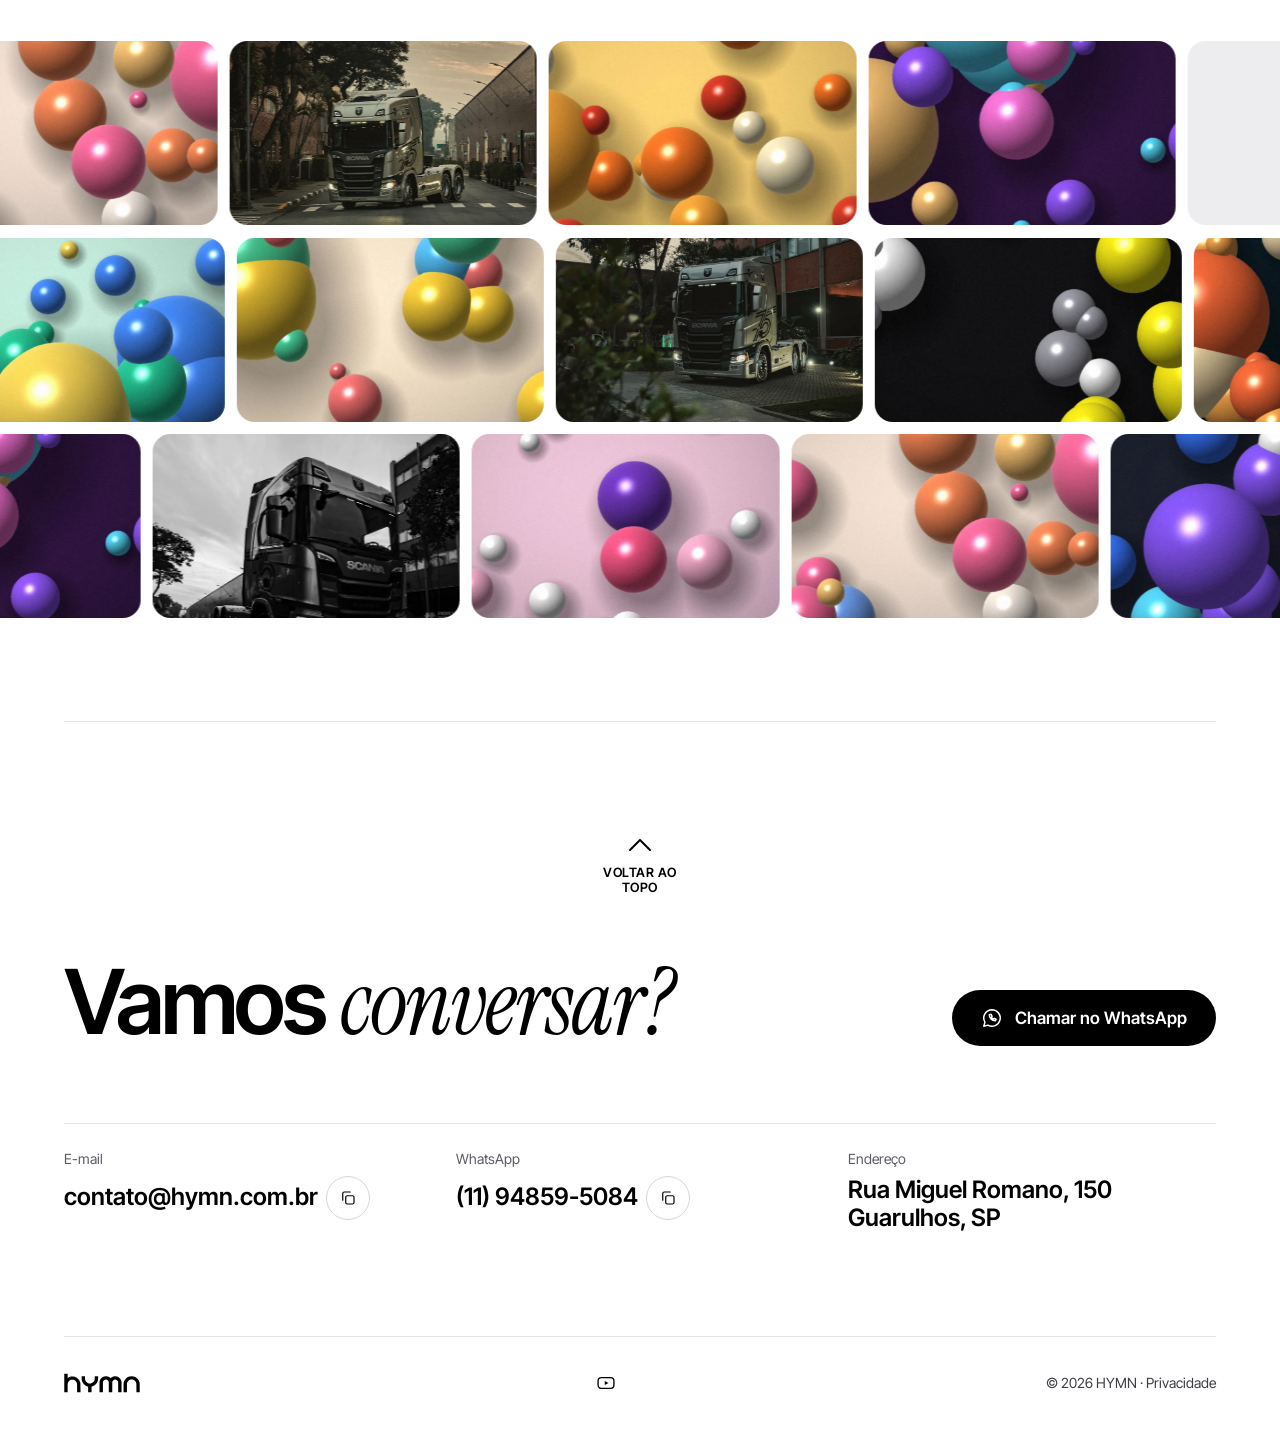
==== commit daba8bc0: "Rodapé sem LinkedIn Co-Authored-By: Claude Opus 5.5 <noreply@anthropic.com> Claude-Session: https://" ====
--- a/index.html
+++ b/index.html
@@ -486,7 +486,6 @@
         <span class="marca"><img src="assets/logo-preto.svg" alt="HYMN"></span>
         <span class="redes">
                     <a href="https://www.youtube.com/@hymn6675" target="_blank" rel="noopener" aria-label="YouTube da HYMN"><svg class="ic"><use href="#i-youtube"/></svg></a>
-          <a href="https://www.linkedin.com/" aria-label="LinkedIn"><svg class="ic"><use href="#i-linkedin"/></svg></a>
         </span>
         <span>© 2026 HYMN · Privacidade</span>
       </footer>
